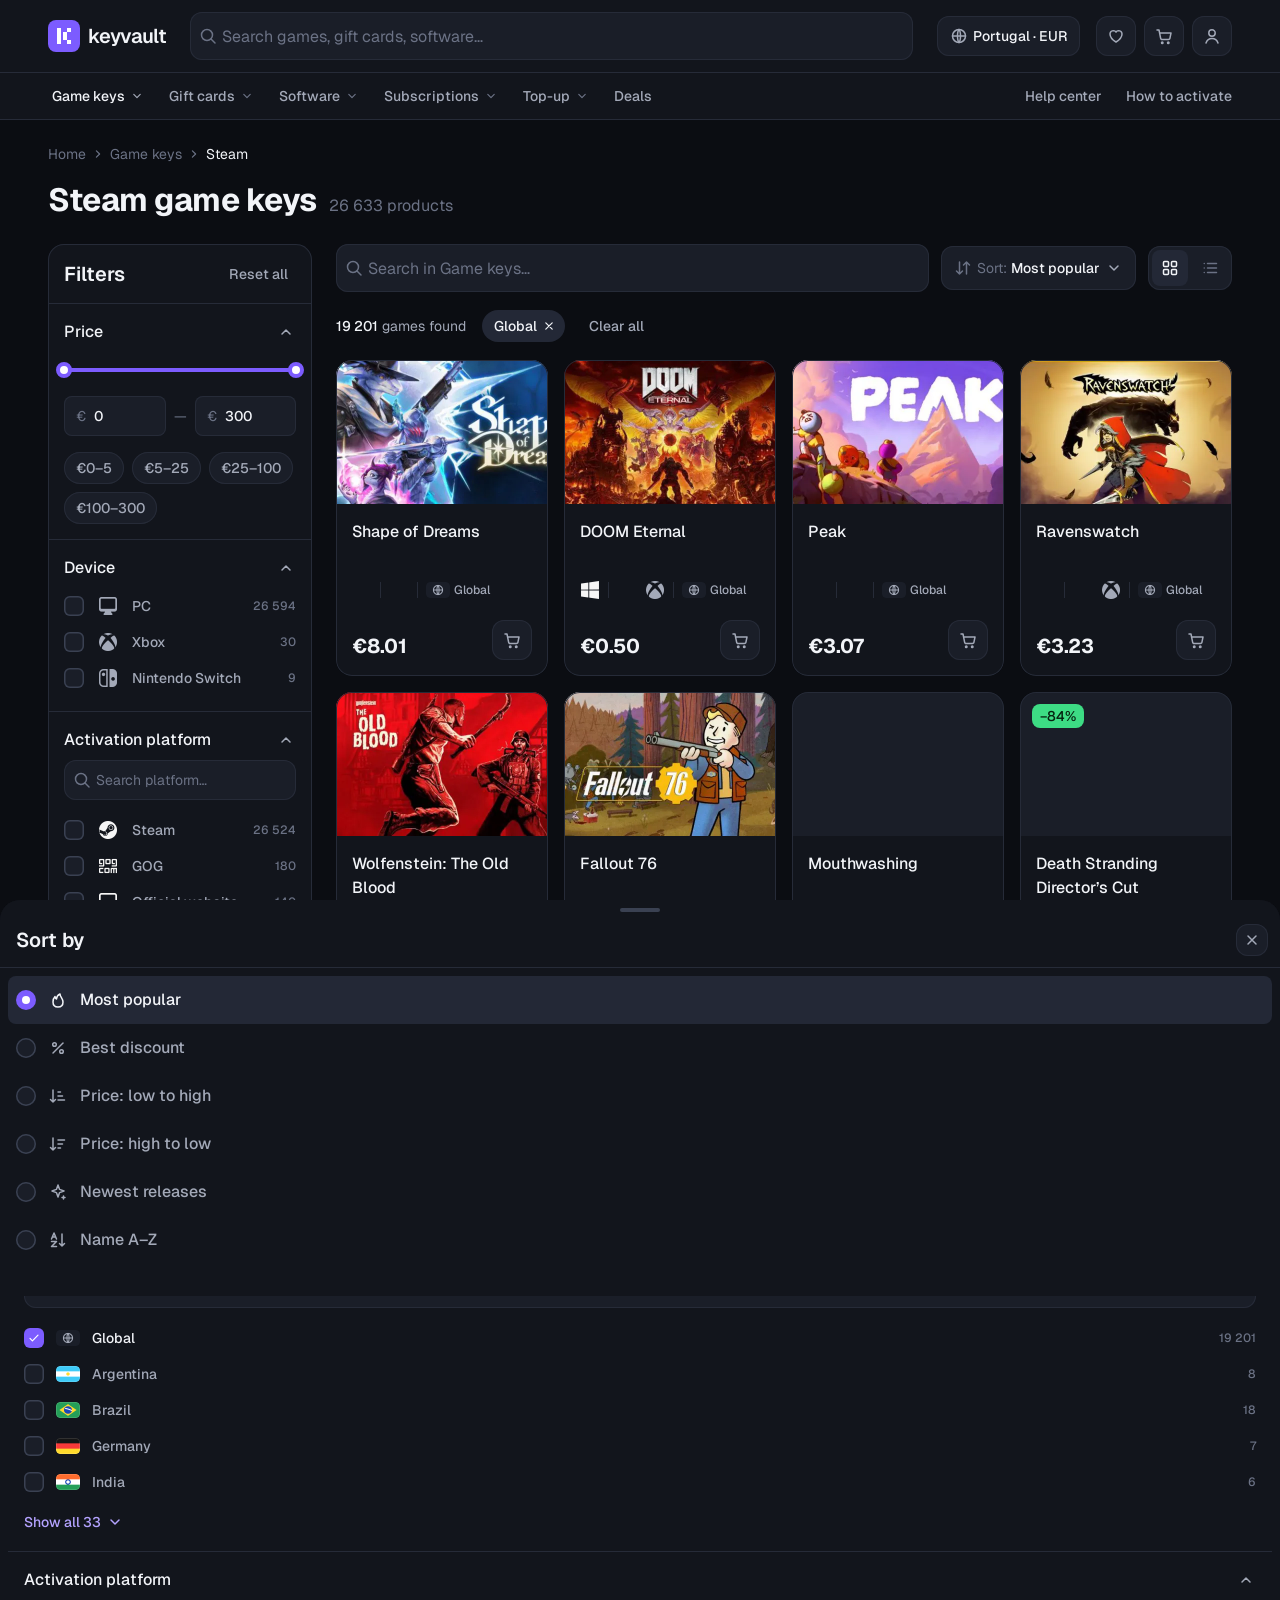
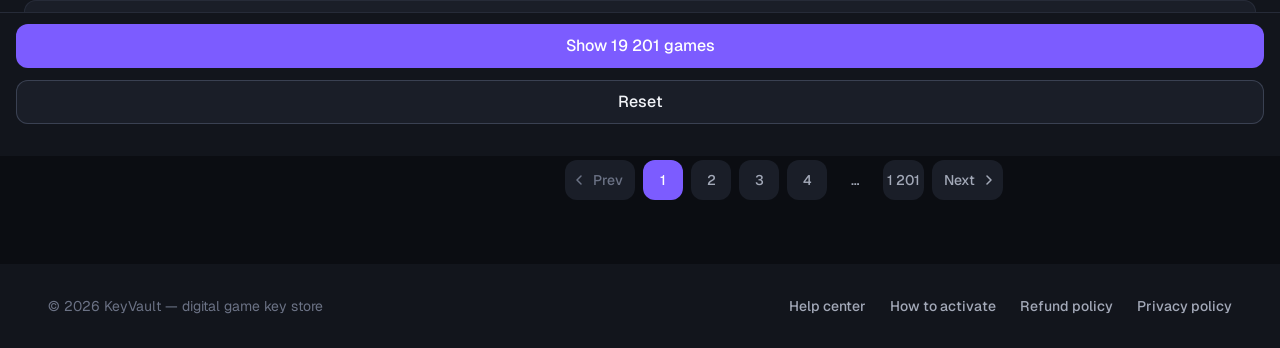
==== index.html @ 9df1bf59 "New Pixel K logo and keyvault wordmark; favicon Co-Authored-By: Claude Opus 5.5 <noreply@anthropic.c" ====
<!doctype html>
<html lang="en">
<head>
<meta charset="utf-8">
<meta name="viewport" content="width=device-width, initial-scale=1">
<title>KeyVault Game Keys</title>
<link rel="icon" href="data:image/svg+xml,%3Csvg xmlns=%27http://www.w3.org/2000/svg%27 viewBox=%270 0 32 32%27%3E%3Crect width=%2732%27 height=%2732%27 rx=%278%27 fill=%27%237C5CFF%27/%3E%3Cg transform=%27translate(9 8) scale(.2)%27 fill=%27%23fff%27%3E%3Cpath d=%27M0 0H20V80H0Z M50 0H70V20H50Z M30 20H50V60H30Z M50 60H70V80H50Z%27/%3E%3C/g%3E%3C/svg%3E">
<link rel="preconnect" href="https://fonts.googleapis.com">
<link rel="preconnect" href="https://fonts.gstatic.com" crossorigin>
<link rel="stylesheet" href="https://fonts.googleapis.com/css2?family=Geist:wght@400;500;600;700&family=Unbounded:wght@700&display=swap">
<style>
/* Tokens = Figma "Semantic" + "Spacing & Radius" collections; text classes = Figma text styles */
:root{
  color-scheme:dark;
  --bg-base:#0b0d12;--bg-surface:#12151c;--bg-elevated:#1a1e28;--bg-hover:#232836;
  --border-default:#262b38;--border-strong:#3a4152;
  --text-primary:#f2f4f8;--text-secondary:#a3a9b8;--text-tertiary:#6b7285;--text-on-accent:#fff;--text-on-media-muted:rgba(255,255,255,.7);
  --status-discount:#3ddc84;--status-discount-text:#06210f;--accent-primary:#7c5cff;--accent-hover:#9378ff;--accent-subtle:#231c47;--accent-text:#b4a3ff;
  --overlay-on-media:rgba(11,13,18,.55);--overlay-on-media-hover:rgba(11,13,18,.8);--overlay-scrim-strong:rgba(0,0,0,.6);
  --radius-sm:8px;--radius-md:12px;--radius-lg:16px;--radius-full:999px;
  --fx-menu:0 12px 32px rgba(0,0,0,.4);--fx-dropdown:0 16px 48px rgba(0,0,0,.45);--fx-glow:0 12px 32px rgba(124,92,255,.18);
  --ff:Geist,system-ui,sans-serif;
}
@media (prefers-color-scheme: dark){:root:not([data-theme="light"]){color-scheme:dark}}
:root[data-theme="dark"]{color-scheme:dark}
*{box-sizing:border-box;margin:0;padding:0}
html{-webkit-text-size-adjust:100%}
body{background:var(--bg-base);color:var(--text-primary);font:400 14px/20px var(--ff);-webkit-font-smoothing:antialiased;min-height:100vh}
button,input{font:inherit;color:inherit;background:none;border:0;outline:none}
button{cursor:pointer}
a{color:inherit;text-decoration:none}
img{display:block}
svg.i{width:20px;height:20px;flex:none;display:block}
:focus-visible{outline:2px solid var(--accent-primary);outline-offset:2px;border-radius:var(--radius-sm)}
/* Text styles */
.t-h1{font:700 32px/40px var(--ff);letter-spacing:-.5px}
.t-h3{font:600 20px/28px var(--ff)}
.t-mr{font:400 16px/24px var(--ff)}.t-mm{font:500 16px/24px var(--ff)}
.t-sr{font:400 14px/20px var(--ff)}.t-sm{font:500 14px/20px var(--ff)}
.t-cm{font:500 12px/16px var(--ff)}.t-caps{font:600 12px/16px var(--ff);letter-spacing:.4px}
.t-pl{font:700 20px/28px var(--ff);letter-spacing:-.2px}.t-pm{font:700 16px/24px var(--ff);letter-spacing:-.1px}
.wrap{max-width:1440px;margin:0 auto;padding:0 48px}

/* ---------- Atoms ---------- */
/* Button: M 44 / S 36, r12, Primary | Secondary | Ghost */
.btn{display:inline-flex;align-items:center;justify-content:center;gap:4px;height:36px;padding:0 16px;border-radius:var(--radius-md);font:500 14px/20px var(--ff);white-space:nowrap;position:relative;transition:background .15s,color .15s}
.btn.m{height:44px;padding:0 20px;font:500 16px/24px var(--ff)}
.btn-pri{background:var(--accent-primary);color:var(--text-on-accent)}.btn-pri:hover{background:var(--accent-hover)}
.btn-sec{background:var(--bg-elevated);box-shadow:inset 0 0 0 1px var(--border-strong);color:var(--text-primary)}.btn-sec:hover{background:var(--bg-hover)}
.btn-ghost{color:var(--text-secondary)}.btn-ghost:hover{background:var(--bg-hover);color:var(--text-primary)}
.btn svg.i{color:currentColor}
/* Icon button: M 40 / S 32, r12 */
.ib{width:40px;height:40px;flex:none;border-radius:var(--radius-md);display:inline-grid;place-items:center;position:relative;background:var(--bg-elevated);box-shadow:inset 0 0 0 1px var(--border-default);color:var(--text-secondary);transition:background .15s,color .15s}
.ib:hover{background:var(--bg-hover);color:var(--text-primary)}
.ib.s{width:32px;height:32px}
.ib.pri{background:var(--accent-primary);box-shadow:none;color:var(--text-on-accent)}.ib.pri:hover{background:var(--accent-hover)}
.ib.ov{background:var(--overlay-on-media);box-shadow:none;color:var(--text-primary);backdrop-filter:blur(8px);-webkit-backdrop-filter:blur(8px)}.ib.ov:hover{background:var(--overlay-on-media-hover)}
/* Counter */
.counter{position:absolute;top:-4px;right:-2px;min-width:20px;height:20px;padding:0 6px;border-radius:var(--radius-full);background:var(--accent-primary);color:#fff;font:600 12px/20px var(--ff);text-align:center}
.btn-pri .counter{background:#fff;color:var(--accent-primary)}
.counter[hidden]{display:none}
/* Input/Search: L 48 (Body/M) / M 40 (Body/S), r12, p8 g4 */
.field{display:flex;align-items:center;gap:4px;height:40px;padding:0 8px;background:var(--bg-elevated);box-shadow:inset 0 0 0 1px var(--border-default);border-radius:var(--radius-md);color:var(--text-tertiary);transition:box-shadow .15s}
.field.l{height:48px}
.field.l input{font:400 16px/24px var(--ff)}
.field:focus-within{box-shadow:inset 0 0 0 1.5px var(--accent-primary)}
.field input{flex:1;min-width:0;height:100%;color:var(--text-primary);font:400 14px/20px var(--ff)}
.field input::placeholder{color:var(--text-tertiary)}
.field input:focus,.field input:focus-visible{outline:none}
.field input{background:transparent!important;-webkit-appearance:none;appearance:none}
.field input:-webkit-autofill,.field input:-webkit-autofill:hover,.field input:-webkit-autofill:focus{-webkit-text-fill-color:var(--text-primary);caret-color:var(--text-primary);-webkit-box-shadow:0 0 0 40px var(--bg-elevated) inset;transition:background-color 9999s}
.field input::selection{background:var(--accent-subtle);color:var(--text-primary)}
.field input::-webkit-search-cancel-button{-webkit-appearance:none;appearance:none;width:20px;height:20px;cursor:pointer;background:var(--text-tertiary);-webkit-mask:url("data:image/svg+xml,%3Csvg xmlns='http://www.w3.org/2000/svg' viewBox='0 0 20 20' fill='none'%3E%3Cpath d='M6 6L14 14M14 6L6 14' stroke='black' stroke-width='1.5' stroke-linecap='round'/%3E%3C/svg%3E") center/20px no-repeat;mask:url("data:image/svg+xml,%3Csvg xmlns='http://www.w3.org/2000/svg' viewBox='0 0 20 20' fill='none'%3E%3Cpath d='M6 6L14 14M14 6L6 14' stroke='black' stroke-width='1.5' stroke-linecap='round'/%3E%3C/svg%3E") center/20px no-repeat}
.field input::-webkit-search-cancel-button:hover{background:var(--text-primary)}
/* Input/Price: 40, r8, p12 g8 */
.field.price{border-radius:var(--radius-sm);padding:0 12px;gap:8px}
.field.price input{font:500 14px/20px var(--ff)}
/* Chip: Quick 32 p12 / Active 32 p0 8 0 12 */
.chip{height:32px;padding:0 12px;border-radius:var(--radius-full);background:var(--bg-elevated);box-shadow:inset 0 0 0 1px var(--border-default);color:var(--text-secondary);font:500 14px/20px var(--ff);display:inline-flex;align-items:center;gap:8px;white-space:nowrap}
.chip:hover{color:var(--text-primary)}
.chip.on{background:var(--accent-subtle);box-shadow:inset 0 0 0 1px var(--accent-primary);color:var(--accent-text)}
.ach{height:32px;padding:0 8px 0 12px;border-radius:var(--radius-full);background:var(--bg-hover);color:var(--text-primary);font:500 14px/20px var(--ff);display:inline-flex;align-items:center;gap:4px;white-space:nowrap}
.ach svg{width:16px;height:16px}
/* Checkbox 20 r6 / Radio 20 / Toggle 36x20 */
.box{width:20px;height:20px;border-radius:6px;background:var(--bg-elevated);box-shadow:inset 0 0 0 1.5px var(--border-strong);display:grid;place-items:center;flex:none;color:#fff}
.box svg{width:16px;height:16px;opacity:0}
.opt input:checked+.box{background:var(--accent-primary);box-shadow:none}
.opt input:checked+.box svg{opacity:1}
.opt input:focus-visible+.box{outline:2px solid var(--accent-primary);outline-offset:2px}
.rd{width:20px;height:20px;border-radius:10px;flex:none;background:var(--bg-elevated);box-shadow:inset 0 0 0 1.5px var(--border-strong);display:grid;place-items:center}
.on>.rd{background:var(--accent-primary);box-shadow:none}
.on>.rd:after{content:"";width:8px;height:8px;border-radius:4px;background:#fff}
.tg{width:36px;height:20px;border-radius:10px;background:var(--bg-hover);position:relative;flex:none;transition:background .15s}
.tg:after{content:"";position:absolute;left:2px;top:2px;width:16px;height:16px;border-radius:8px;background:var(--text-secondary);transition:transform .15s,background .15s}
input:checked+.tg{background:var(--accent-primary)}
input:checked+.tg:after{transform:translateX(16px);background:#fff}
input:focus-visible+.tg{outline:2px solid var(--accent-primary);outline-offset:2px}
.flag{width:24px;height:16px;border-radius:4px;flex:none}
/* Text link: p4 8, accent/text */
.link{display:inline-flex;align-items:center;gap:4px;padding:4px 8px;color:var(--accent-text);font:500 14px/20px var(--ff)}
.link svg{transition:transform .15s}
.link[aria-expanded=true] svg{transform:rotate(180deg)}

/* ---------- Header/Desktop ---------- */
.hdr{background:var(--bg-surface);position:sticky;top:0;z-index:40}
.top{height:72px}
.top .wrap{height:100%;display:flex;align-items:center;gap:24px}
.logo{display:flex;align-items:center;gap:8px;flex:none;font:600 20px/24px var(--ff);letter-spacing:-.6px}
.logo b{width:32px;height:32px;border-radius:var(--radius-sm);background:var(--accent-primary);display:grid;place-items:center;color:#fff}
.top .site{flex:1}
.hr{display:flex;align-items:center;gap:16px}
.region{height:40px;padding:0 12px;gap:4px;display:inline-flex;align-items:center;border-radius:var(--radius-md);background:var(--bg-elevated);box-shadow:inset 0 0 0 1px var(--border-default);font:500 14px/20px var(--ff);color:var(--text-primary)}
.region svg{color:var(--text-secondary)}
.region:hover{background:var(--bg-hover)}
.actions{display:flex;gap:8px}
.nav{height:48px;border-top:1px solid var(--border-default);border-bottom:1px solid var(--border-default)}
.nav .wrap{height:100%;display:flex;align-items:center;gap:4px;padding-left:40px}
.nav ul{display:flex;list-style:none;gap:4px;flex:1}
.nav-i{height:40px;padding:0 8px 0 12px;display:flex;align-items:center;gap:4px;border-radius:var(--radius-sm);color:var(--text-secondary);font:500 14px/20px var(--ff)}
.nav-i svg{width:16px;height:16px;color:var(--text-tertiary);transition:transform .15s}
.nav-i.on{color:var(--text-primary)}.nav-i.on svg{color:var(--text-secondary)}
.nav-i:hover,.nav-i[aria-expanded=true]{background:var(--bg-hover);color:var(--text-primary)}
.nav-i:hover svg,.nav-i[aria-expanded=true] svg{color:var(--text-secondary)}
.nav-i[aria-expanded=true] svg{transform:rotate(180deg)}
.nav .links{display:flex;gap:24px;color:var(--text-secondary);font:500 14px/20px var(--ff)}
.nav .links a:hover{color:var(--text-primary)}
/* Nav/Dropdown — Game keys: 992, p24 g32, r16, bg elevated */
.mega{position:absolute;left:40px;top:128px;width:992px;max-width:calc(100vw - 32px);background:var(--bg-elevated);box-shadow:inset 0 0 0 1px var(--border-default),var(--fx-dropdown);border-radius:var(--radius-lg);padding:24px;display:none;grid-template-columns:200px 200px 200px 248px;gap:32px;z-index:50}
.mega.open{display:grid}
.mega .col{display:flex;flex-direction:column;gap:4px}
.mega h6{color:var(--text-tertiary);margin-bottom:12px}
.ml{display:flex;align-items:center;gap:4px;height:36px;padding:0 8px;border-radius:var(--radius-sm);color:var(--text-secondary);font:500 14px/20px var(--ff)}
.ml:hover{background:var(--bg-hover);color:var(--text-primary)}
.ml img,.ml svg{width:20px;height:20px;flex:none}
.ml .ct{margin-left:auto;color:var(--text-tertiary)}
.promo{position:relative;border-radius:var(--radius-md);overflow:hidden;height:280px;background:center/cover}
.promo:after{content:"";position:absolute;inset:0;background:linear-gradient(180deg,rgba(11,13,18,0) 45%,rgba(11,13,18,.75))}
.promo div{position:absolute;left:20px;right:20px;top:200px;z-index:1;display:flex;flex-direction:column;gap:4px}
.promo small{font:500 12px/16px var(--ff);color:var(--text-on-media-muted);text-transform:uppercase}
.promo strong{font:700 24px/32px Unbounded,var(--ff);color:#fff;letter-spacing:-.3px}
/* Sort/Menu: 240, p4, r12, bg elevated; Menu/Item 40 p12 g8 r8 */
.pop{position:absolute;width:240px;background:var(--bg-elevated);box-shadow:inset 0 0 0 1px var(--border-default),var(--fx-menu);border-radius:var(--radius-md);padding:4px;z-index:60;display:none}
.pop.open{display:block}
.mi{display:flex;align-items:center;gap:8px;width:100%;height:40px;padding:0 12px;border-radius:var(--radius-sm);color:var(--text-secondary);font:500 14px/20px var(--ff);text-align:left}
.mi .c{display:flex;align-items:center;gap:4px;flex:1}
.mi:hover{background:var(--bg-hover)}
.mi.on{color:var(--accent-text)}
.mi .chk{visibility:hidden}.mi.on .chk{visibility:visible}

/* ---------- Page ---------- */
main{padding:24px 0 64px}
.head{display:flex;flex-direction:column;gap:16px;margin-bottom:24px}
.crumbs{display:flex;align-items:center;gap:4px;color:var(--text-tertiary)}
.crumbs svg{width:16px;height:16px}
.crumbs span:last-child{color:var(--text-primary)}
.crumbs a:hover{color:var(--text-primary)}
.ttl{display:flex;align-items:baseline;gap:12px}
.ttl small{color:var(--text-tertiary)}
.layout{display:grid;grid-template-columns:264px 1fr;gap:24px;align-items:start}

/* Filters panel: 264, r16, bg surface, pb8 */
.panel{width:264px;background:var(--bg-surface);box-shadow:inset 0 0 0 1px var(--border-default);border-radius:var(--radius-lg);padding-bottom:8px;position:sticky;top:136px;align-self:start}
.sheet-b::-webkit-scrollbar,.ms-body::-webkit-scrollbar{width:8px}
.sheet-b::-webkit-scrollbar-track,.ms-body::-webkit-scrollbar-track{background:transparent;margin:12px 0}
.sheet-b::-webkit-scrollbar-thumb,.ms-body::-webkit-scrollbar-thumb{background:var(--border-strong);border-radius:4px;border:2px solid var(--bg-surface)}
/* Panel header: 60, p12 8 12 16 */
.panel-h{display:flex;align-items:center;gap:8px;height:60px;padding:12px 8px 12px 16px;box-shadow:inset 0 -1px 0 var(--border-default)}
.panel-h h2{flex:1}
/* Filter/Group: p16 8 16 8, g8; Filter/Header 24 p0 8 g8 */
.grp{display:flex;flex-direction:column;gap:8px;padding:16px 8px;box-shadow:inset 0 -1px 0 var(--border-default)}

.grp.price{padding:16px;gap:16px}
.grp-h{display:flex;align-items:center;gap:8px;width:100%;height:24px;padding:0 8px;font:500 16px/24px var(--ff);text-align:left;color:var(--text-primary)}
.grp.price .grp-h{padding:0}
.grp-h .tt{flex:1}
.grp-h .n{min-width:24px;height:16px;padding:0 8px;border-radius:10px;background:var(--accent-subtle);color:var(--accent-text);font:500 12px/16px var(--ff);text-align:center}
.grp-h .chev{color:var(--text-secondary);transition:transform .15s;transform:rotate(180deg)}
.grp:not(.open) .grp-h .chev{transform:none}
.grp-b{display:none;flex-direction:column;gap:8px}
.grp.price .grp-b{gap:16px}
.grp.open .grp-b{display:flex}
.grp .sbox{padding:0 8px 4px}
/* Filter/Option: 36, p0 8, g12, r8 */
.opts{display:flex;flex-direction:column}
.opt{display:flex;align-items:center;gap:12px;height:36px;padding:0 8px;border-radius:var(--radius-sm);cursor:pointer;color:var(--text-secondary);font:500 14px/20px var(--ff)}
.opt:hover{background:var(--bg-hover)}
.opt input{position:absolute;opacity:0;pointer-events:none}
.opt.sel{color:var(--text-primary)}
.opt .lead{width:24px;height:24px;display:grid;place-items:center;flex:none}
.opt .lead img{width:20px;height:20px}
.opt .lead img.flag{width:24px;height:16px}
.opt .lab{flex:1;min-width:0;white-space:nowrap;overflow:hidden;text-overflow:ellipsis}
.opt .ct{color:var(--text-tertiary);font:500 12px/16px var(--ff)}
.nores{color:var(--text-tertiary);padding:8px}
.grp .link{align-self:flex-start}
/* Filter/Price range */
.range{position:relative;height:20px}
.range .trk,.range .fill{position:absolute;top:8px;height:4px;border-radius:2px}
.range .trk{left:0;right:0;background:var(--bg-hover)}
.range .fill{background:var(--accent-primary)}
.range input{position:absolute;inset:0 -8px;width:calc(100% + 16px);-webkit-appearance:none;appearance:none;background:none;pointer-events:none}
.range input::-webkit-slider-thumb{-webkit-appearance:none;pointer-events:auto;width:16px;height:16px;border-radius:50%;background:#fff;border:4px solid var(--accent-primary);cursor:grab}
.range input::-moz-range-thumb{pointer-events:auto;width:8px;height:8px;border-radius:50%;background:#fff;border:4px solid var(--accent-primary);cursor:grab}
.prices{display:flex;align-items:center;gap:8px}
.prices .field{flex:1;min-width:0}
.prices .field span{color:var(--text-tertiary)}
.prices i{color:var(--text-tertiary);font-style:normal}
.chips{display:flex;flex-wrap:wrap;gap:8px}
/* Switches: p16 16 8 16 g12; Switch row 20 g12 */
.toggles{display:flex;flex-direction:column;gap:12px;padding:16px 16px 8px}
.sw{display:flex;align-items:center;gap:12px;height:20px;color:var(--text-secondary);font:500 14px/20px var(--ff);cursor:pointer}
.sw span:first-child{flex:1}
.sw input{position:absolute;opacity:0}

/* Toolbar: 48, g12 */
.results{display:flex;flex-direction:column;gap:16px;min-width:0}
.bar{display:flex;align-items:center;gap:12px}
.bar .field{flex:1}
/* Sort/Trigger: 44, p12 g4, r12 */
.sortb{height:44px;padding:0 12px;gap:4px;display:inline-flex;align-items:center;border-radius:var(--radius-md);background:var(--bg-elevated);box-shadow:inset 0 0 0 1px var(--border-default);font:500 14px/20px var(--ff);white-space:nowrap}
.sortb[aria-expanded=true]{box-shadow:inset 0 0 0 1px var(--accent-primary)}
.sortb .k{color:var(--text-tertiary);font-weight:400}
.sortb .lead{color:var(--text-tertiary)}
.sortb .chev{color:var(--text-secondary)}
/* View toggle: 84x44, p4 g4, r12; Segment 36 r8 */
.seg{display:flex;align-items:center;gap:4px;height:44px;padding:0 4px;background:var(--bg-elevated);box-shadow:inset 0 0 0 1px var(--border-default);border-radius:var(--radius-md)}
.seg button{width:36px;height:36px;border-radius:var(--radius-sm);color:var(--text-tertiary);display:grid;place-items:center}
.seg button.on{background:var(--bg-hover);color:var(--text-primary)}
.seg button:hover{color:var(--text-primary)}
/* Results meta: 36, g8 */
.meta{display:flex;align-items:center;flex-wrap:wrap;gap:8px;min-height:36px}
.found{padding-right:8px;color:var(--text-secondary);display:flex;gap:4px}.found b{color:var(--text-primary);font-weight:500}
.meta .chips{display:contents}

/* ---------- Game card ---------- */
.grid{display:grid;grid-template-columns:repeat(4,1fr);gap:16px}
.card{position:relative;background:var(--bg-surface);border-radius:var(--radius-lg);overflow:hidden;display:flex;flex-direction:column;transition:background .15s,border-color .15s,box-shadow .15s}
.card:after{content:"";position:absolute;inset:0;border-radius:inherit;box-shadow:inset 0 0 0 1px var(--border-default);pointer-events:none;z-index:2}
.card:hover{background:var(--bg-elevated);box-shadow:var(--fx-glow)}
.card:hover:after{box-shadow:inset 0 0 0 1px var(--accent-primary)}
.cv{position:relative;height:144px;background:var(--bg-elevated);flex:none;overflow:hidden}
.cv img{width:100%;height:100%;object-fit:cover}
.cv .ib{position:absolute;top:12px;right:12px;opacity:0;transition:opacity .15s}
.card:hover .cv .ib,.cv .ib.on,.cv .ib:focus-visible{opacity:1}
.ib.on svg path{fill:currentColor}
.cb{padding:16px;display:flex;flex-direction:column;gap:12px;flex:1}
.cb h3{font:500 16px/24px var(--ff);height:48px;display:-webkit-box;-webkit-line-clamp:2;-webkit-box-orient:vertical;overflow:hidden}
.plat{display:flex;align-items:center;gap:8px;height:20px}
.plat img{width:20px;height:20px}
.plat .sep{width:1px;height:16px;background:var(--border-default)}
.info{display:contents}
.prow{display:flex;align-items:flex-end;gap:8px;height:48px}
.prow .price{flex:1;display:flex;flex-direction:column}
.oldrow{display:flex;gap:8px;font:400 14px/20px var(--ff)}
.oldrow s{color:var(--text-tertiary)}
.oldrow b{color:var(--status-discount);font-weight:500}
.reg{display:flex;align-items:center;gap:4px;color:var(--text-secondary);font:500 12px/16px var(--ff)}
.reg img.flag{width:24px;height:16px}
.dbadge{position:absolute;top:12px;left:12px;height:24px;padding:0 8px;border-radius:var(--radius-sm);background:var(--status-discount);color:var(--status-discount-text);font:500 14px/24px var(--ff)}
.list .dbadge{top:8px;left:8px}
.card .sub,.card .lact{display:none}
.card:hover .prow>.ib{background:var(--accent-primary);box-shadow:none;color:var(--text-on-accent)}
.prow .ib.added{background:var(--accent-subtle);box-shadow:inset 0 0 0 1px var(--accent-primary);color:var(--accent-text)}
/* List view: 120, p12 20 12 12, g20; media 168x96 r12 */
.grid.list{grid-template-columns:1fr;gap:16px}
.list .card{flex-direction:row;align-items:center;gap:20px;padding:12px 20px 12px 12px;height:120px}
.list .cv{width:168px;height:96px;border-radius:var(--radius-md)}
.list .cv .ib{display:none}
.list .cb{padding:0;flex-direction:row;align-items:center;gap:20px;min-width:0}
.list .info{display:flex;flex-direction:column;gap:8px;flex:1;min-width:0}
.list .cb h3{height:auto;-webkit-line-clamp:1}
.list .card .sub{display:block;color:var(--text-tertiary)}
.list .prow{height:auto;align-items:center;gap:20px;flex:none}
.list .prow .price{align-items:flex-end}
.list .prow>.ib{display:none}
.list .card .lact{display:flex;gap:8px;align-items:center}
.list .card:hover .btn-pri{background:var(--accent-hover)}

/* Empty state: p64 16, g16, r16, dashed border/strong */
.empty{grid-column:1/-1;display:flex;flex-direction:column;align-items:center;gap:16px;text-align:center;padding:64px 16px;border:1px dashed var(--border-strong);border-radius:var(--radius-lg)}
.empty .tx{display:flex;flex-direction:column;align-items:center;gap:8px}
.empty p{color:var(--text-secondary)}

/* Pagination: pt24 g16; Progress 240 g8; items 40 r12 */
.pg{display:flex;flex-direction:column;align-items:center;gap:16px;padding-top:24px;margin-top:0}
.pg .prog{display:flex;flex-direction:column;align-items:center;gap:8px}
.pg .vw{color:var(--text-secondary)}
.pg .pr{width:240px;height:4px;border-radius:2px;background:var(--bg-hover);overflow:hidden}
.pg .pr i{display:block;height:100%;background:var(--accent-primary);border-radius:2px;min-width:16px}
.pages{display:flex;gap:8px}
.pi{min-width:40px;height:40px;padding:0 4px;border-radius:var(--radius-md);background:var(--bg-elevated);color:var(--text-secondary);font:500 14px/20px var(--ff);display:inline-flex;align-items:center;justify-content:center;gap:4px}
.pi:hover:not(:disabled){background:var(--bg-hover)}
.pi.on{background:var(--accent-primary);color:var(--text-on-accent)}
.pi:disabled{color:var(--text-tertiary);cursor:default}
.pi.dots{background:none}
.pi.prev{padding:0 12px 0 4px}.pi.next{padding:0 4px 0 12px}
.pages .ib.mob{display:none}

/* Footer: 84, p32 48, g24 */
footer{background:var(--bg-surface)}
footer .wrap{display:flex;align-items:center;gap:24px;padding-top:32px;padding-bottom:32px}
footer .cp{flex:1;color:var(--text-tertiary)}
footer nav{display:flex;gap:24px;color:var(--text-secondary);font:500 14px/20px var(--ff)}
footer nav a:hover{color:var(--text-primary)}
footer .mlinks{display:none}

/* ---------- Mobile-only ---------- */
.m-only{display:none!important}
.scrim{position:fixed;inset:0;background:var(--overlay-scrim-strong);z-index:80;opacity:0;pointer-events:none;transition:opacity .2s}
.scrim.open{opacity:1;pointer-events:auto}
/* Bottom sheet: r20 top, bg surface; grabber 16; header 52; footer 88 */
.sheet{position:fixed;left:0;right:0;bottom:0;max-height:calc(100vh - 44px);background:var(--bg-surface);border-radius:20px 20px 0 0;z-index:90;transform:translateY(100%);transition:transform .25s ease;display:flex;flex-direction:column}
.sheet.open{transform:none}
.grab{height:16px;padding:8px 0 4px;flex:none;display:flex;justify-content:center}
.grab:before{content:"";width:40px;height:4px;border-radius:2px;background:var(--border-strong)}
.sheet-h{display:flex;align-items:center;gap:8px;height:52px;padding:8px 12px 12px 16px;box-shadow:inset 0 -1px 0 var(--border-default);flex:none}
.sheet-h h2{flex:1}
.sheet-b{overflow:auto;flex:1;padding:0 8px}
.sheet-f{display:flex;flex-direction:column;gap:12px;padding:12px 16px 32px;box-shadow:inset 0 1px 0 var(--border-default);background:var(--bg-surface);flex:none}
.sheet-f .btn{width:100%}
/* Sort sheet options: p8 8 32 8; Radio option 48 p0 8 g12 r8 */
.sopts{padding:8px 8px 32px}
.ropt{display:flex;align-items:center;gap:12px;height:48px;padding:0 8px;border-radius:var(--radius-sm);width:100%;font:500 16px/24px var(--ff);color:var(--text-secondary);text-align:left}
.ropt.on{background:var(--bg-hover);color:var(--text-primary)}
.ropt svg{color:currentColor}
/* Mobile menu: 320; header 56 p0 16 g8; links p8; Menu/Link 36 p0 8 g4 r8; divider p8 */
.drawer{position:fixed;top:0;bottom:0;left:0;width:320px;max-width:86vw;background:var(--bg-surface);z-index:90;transform:translateX(-100%);transition:transform .25s;display:flex;flex-direction:column}
.drawer.open{transform:none}
.drawer .dh{height:56px;display:flex;align-items:center;gap:8px;padding:0 16px;box-shadow:inset 0 -1px 0 var(--border-default);flex:none}
.drawer .dh .logo{flex:1}
.drawer .db{padding:8px;display:flex;flex-direction:column;overflow:auto}
.drawer .ml svg{color:var(--text-secondary)}
.drawer .dv{padding:8px}.drawer .dv:before{content:"";display:block;height:1px;background:var(--border-default)}
/* Mobile search (Header/Mobile State=Search open) */
.msearch{display:none}
.msearch.open{display:block;position:fixed;inset:0;z-index:70;background:var(--bg-base)}
.ms-top{height:56px;display:flex;align-items:center;gap:8px;padding:0 16px;background:var(--bg-surface);border-bottom:1px solid var(--border-default)}
.ms-top .field{flex:1}
.ms-top .field:has(input:placeholder-shown){box-shadow:inset 0 0 0 1.5px var(--accent-primary)}
.ms-top .field:has(input:not(:placeholder-shown)){box-shadow:inset 0 0 0 1px var(--border-default)}
.ms-body{padding:16px 8px;overflow:auto;height:calc(100% - 56px);display:flex;flex-direction:column;gap:24px}
.ms-sec{display:flex;flex-direction:column;gap:8px}
.ms-sec h6{padding:0 8px;color:var(--text-tertiary)}
.ms-sec .chips{padding:0 8px}
/* Search/Suggestion: 52, p8 g12 r8; thumb 64x36 r8 */
.sug{display:flex;align-items:center;gap:12px;height:52px;padding:8px;width:100%;border-radius:var(--radius-sm);text-align:left}
.sug:hover{background:var(--bg-elevated)}
.sug .th{width:64px;height:36px;border-radius:var(--radius-sm);object-fit:cover;flex:none}
.sug .nm{flex:1;min-width:0;display:flex;flex-direction:column;gap:4px}
.sug .nm span:first-child{white-space:nowrap;overflow:hidden;text-overflow:ellipsis}
.sug mark{background:none;color:var(--accent-text)}
.sug .meta2{display:flex;gap:4px}
.sug .meta2 img{width:16px;height:16px}
.ms-all{width:calc(100% - 16px);margin:0 8px}
.ms-empty{color:var(--text-secondary);padding:24px 8px;text-align:center}
.ms-empty b{display:block;color:var(--text-primary);font:500 16px/24px var(--ff);margin-bottom:4px}

@media (max-width:1279px){
  .grid{grid-template-columns:repeat(3,1fr)}
  .mega{width:752px;grid-template-columns:repeat(3,1fr)}
  .mega .promo{display:none}
}
@media (max-width:1023px){
  .wrap{padding:0 16px}
  .d-only{display:none!important}
  .m-only{display:flex!important}
  .ib.m-only{display:inline-grid!important}
  /* Header/Mobile: 56, p0 16, g8 */
  .hdr{box-shadow:inset 0 -1px 0 var(--border-default)}
  .top{height:56px}
  .top .wrap{gap:8px}
  .top .logo{flex:1}
  main{padding:20px 0 32px}
  .head{margin-bottom:16px}
  .ttl{gap:8px}
  .t-h1{font-size:24px;line-height:32px;letter-spacing:-.3px}
  .ttl small{font:400 14px/20px var(--ff)}
  .layout{grid-template-columns:1fr}
  .results{gap:16px}
  .bar{flex-direction:column;align-items:stretch;gap:16px}
  .bar .field.l{flex:none}
  .mrow{display:flex;gap:8px}
  .mrow .btn{flex:1}
  .meta{flex-direction:column;align-items:flex-start;gap:16px}
  .meta .achips{display:flex;gap:8px;flex-wrap:wrap;align-items:center}
  .found{order:2;padding:0}
  .grid{grid-template-columns:repeat(3,1fr);gap:12px}
  .cv .ib{opacity:1;top:8px;right:8px}
  .card:hover{background:var(--bg-surface);box-shadow:none}
  .card:hover:after{box-shadow:inset 0 0 0 1px var(--border-default)}
  .card:hover .prow>.ib{background:var(--bg-elevated);box-shadow:inset 0 0 0 1px var(--border-default);color:var(--text-secondary)}
  /* Compact card: media 100, body p12 g8, title Body/S Medium, Price/M, cart S */
  .cv{height:100px}
  .cb{padding:12px;gap:8px}
  .cb h3{font:500 14px/20px var(--ff);height:40px}
  .prow{height:44px}
  .prow .cur{font:700 16px/24px var(--ff);letter-spacing:-.1px}
  .oldrow{gap:4px;font:500 12px/16px var(--ff)}
  .reg span{display:none}
  .dbadge{top:8px;left:8px}
  /* Game card View=Row (mobile list): p8 g12 r16; media 120x68 r8; Price/M + cart S */
  .grid.list{gap:12px}
  .list .card{height:auto;gap:12px;padding:8px}
  .list .cv{width:120px;height:68px;border-radius:var(--radius-sm)}
  .list .cb{gap:12px}
  .list .info{gap:8px}
  .list .cb h3{font:500 14px/20px var(--ff);-webkit-line-clamp:2}
  .list .card .sub{display:none}
  .list .prow{flex-direction:column;align-items:flex-end;gap:8px}
  .list .prow .price{align-items:flex-end}
  .list .prow>.ib{display:inline-grid}
  .list .card .lact{display:none}
  /* Pagination Device=Mobile: pt8 g12; progress 160 */
  .pg{padding-top:8px;gap:12px}
  .pg .prog{gap:12px}
  .pg .pr{width:160px}
  .pi.prev,.pi.next{display:none}
  .pages .ib.mob{display:inline-grid}
  /* Footer Device=Mobile: p24 16, g8 */
  footer .wrap{flex-direction:column;align-items:flex-start;gap:8px;padding-top:24px;padding-bottom:24px}
  .dl{display:none}
  footer .mlinks{display:block;color:var(--text-secondary);font:500 14px/20px var(--ff)}
  footer .cp{order:2;flex:none;font:500 12px/16px var(--ff)}
  /* Touch targets >= 44 (Figma: Icon button L, Button M, Filter/Option Size=Touch, Input L) */
  .top .ib,.mrow .ib,.prow>.ib,.pages .ib.mob,.sheet-h .ib,.drawer .dh .ib{width:44px!important;height:44px!important}
  .cv .ib.s{width:40px;height:40px}
  .mrow .btn,.achips .btn,.ms-top .btn{height:44px;padding:0 20px;font:500 16px/24px var(--ff)}
  .pi{min-width:44px;height:44px}
  .sheet .opt{height:44px}
  .sheet .field,.ms-top .field{height:48px}
  .sheet .field input,.ms-top .field input{font-size:16px;line-height:24px}
  .sheet .field.price input{font:500 16px/24px var(--ff)}
  .sheet-h{height:64px}
  .drawer .ml{height:44px}
  .chip,.ach,.link{position:relative}
  .chip:after,.ach:after,.link:after{content:"";position:absolute;inset:-6px -2px}
  .cv .ib.s:after{content:"";position:absolute;inset:-2px}
  .grp-h{position:relative}.grp-h:after{content:"";position:absolute;inset:-10px -8px}
  .sheet .range input{inset:-12px -8px}
}
@media (max-width:639px){
  .grid{grid-template-columns:repeat(2,1fr)}
}
@media (prefers-reduced-motion:reduce){*{transition:none!important}}
</style>
</head>
<body>

<header class="hdr">
  <div class="top"><div class="wrap">
    <button class="ib m-only" id="menuBtn" aria-label="Menu"><svg class="i" viewBox="0 0 20 20" fill="none" data-i="menu"></svg></button>
    <a href="#" class="logo" aria-label="KeyVault home"><b><svg width="14" height="16" viewBox="0 0 70 80" aria-hidden="true"><path d="M0 0H20V80H0Z M50 0H70V20H50Z M30 20H50V60H30Z M50 60H70V80H50Z" fill="#fff"/></svg></b>keyvault</a>
    <label class="field l site d-only"><svg class="i" viewBox="0 0 20 20" fill="none" data-i="search"></svg><input type="search" autocomplete="off" placeholder="Search games, gift cards, software…" aria-label="Search the store"></label>
    <div class="hr d-only">
      <button class="region" aria-label="Region and currency: Portugal, EUR"><svg class="i" viewBox="0 0 20 20" fill="none" data-i="globe"></svg>Portugal · EUR</button>
      <div class="actions">
        <button class="ib" aria-label="Wishlist"><svg class="i" viewBox="0 0 20 20" fill="none" data-i="heart"></svg><span class="counter wishCt" hidden>0</span></button>
        <button class="ib" aria-label="Cart"><svg class="i" viewBox="0 0 20 20" fill="none" data-i="cart"></svg><span class="counter cartCt" hidden>0</span></button>
        <button class="ib" aria-label="Account"><svg class="i" viewBox="0 0 20 20" fill="none" data-i="user"></svg></button>
      </div>
    </div>
    <button class="ib m-only" id="mSearchBtn" aria-label="Search" aria-expanded="false"><svg class="i" viewBox="0 0 20 20" fill="none" data-i="search"></svg></button>
    <button class="ib m-only" aria-label="Wishlist"><svg class="i" viewBox="0 0 20 20" fill="none" data-i="heart"></svg><span class="counter wishCt" hidden>0</span></button>
    <button class="ib m-only" aria-label="Cart"><svg class="i" viewBox="0 0 20 20" fill="none" data-i="cart"></svg><span class="counter cartCt" hidden>0</span></button>
  </div></div>
  <nav class="nav d-only" aria-label="Catalog"><div class="wrap">
    <ul id="navList"></ul>
    <div class="links"><a href="#">Help center</a><a href="#">How to activate</a></div>
  </div></nav>
  <div class="msearch" id="msearch" role="dialog" aria-modal="true" aria-label="Search">
    <div class="ms-top"><label class="field"><svg class="i" viewBox="0 0 20 20" fill="none" data-i="search"></svg><input id="msq" type="search" placeholder="Search games, gift cards…" aria-label="Search the store" autocomplete="off"></label><button class="btn btn-ghost" id="msCancel">Cancel</button></div>
    <div class="ms-body" id="msBody"></div>
  </div>
  <div class="mega" id="mega"></div>
</header>

<main><div class="wrap">
  <div class="head">
    <nav class="crumbs d-only" aria-label="Breadcrumbs"><a href="#">Home</a><svg viewBox="0 0 20 20" fill="none" data-i="chevron-right"></svg><a href="#">Game keys</a><svg viewBox="0 0 20 20" fill="none" data-i="chevron-right"></svg><span>Steam</span></nav>
    <div class="ttl"><h1 class="t-h1">Steam game keys</h1><small class="t-mr">26 633<span class="dl">&nbsp;products</span></small></div>
  </div>

  <div class="layout">
    <aside class="panel d-only" aria-label="Filters">
      <div class="panel-h"><h2 class="t-h3">Filters</h2><button class="btn btn-ghost" data-act="reset">Reset all</button></div>
      <div id="fDesk"></div>
    </aside>

    <section class="results" aria-label="Products">
      <div class="bar">
        <label class="field l"><svg class="i" viewBox="0 0 20 20" fill="none" data-i="search"></svg><input id="q" type="search" autocomplete="off" placeholder="Search in Game keys…" aria-label="Search in Game keys"></label>
        <div class="d-only" style="position:relative;display:flex;gap:12px">
          <button class="sortb" id="sortBtn" aria-haspopup="true" aria-expanded="false"><svg class="i lead" viewBox="0 0 20 20" fill="none" data-i="sort"></svg><span class="k">Sort:</span><span class="sortLbl">Most popular</span><svg class="i chev" viewBox="0 0 20 20" fill="none" data-i="chevron-down"></svg></button>
          <div class="pop" id="sortPop" style="top:52px;left:0" role="menu"></div>
          <div class="seg" role="group" aria-label="View">
            <button data-view="grid" class="on" aria-label="Grid view"><svg class="i" viewBox="0 0 20 20" fill="none" data-i="grid"></svg></button>
            <button data-view="list" aria-label="List view"><svg class="i" viewBox="0 0 20 20" fill="none" data-i="list"></svg></button>
          </div>
        </div>
        <div class="mrow m-only">
          <button class="btn btn-sec" id="openFilters"><svg class="i" viewBox="0 0 20 20" fill="none" data-i="filter"></svg>Filters<span class="counter" id="fCt" hidden></span></button>
          <button class="btn btn-sec" id="openSort"><svg class="i" viewBox="0 0 20 20" fill="none" data-i="sort"></svg><span class="sortLbl">Most popular</span></button>
          <button class="ib s" id="mView" aria-label="Toggle list view" style="width:36px;height:36px"><svg class="i" viewBox="0 0 20 20" fill="none" data-i="list"></svg></button>
        </div>
      </div>
      <div class="meta"><span class="found"><b id="found">19 201</b>games found</span><div class="achips chips" id="active"></div></div>
      <div class="grid" id="grid"></div>
      <div class="pg" id="pg"></div>
    </section>
  </div>
</div></main>

<footer><div class="wrap">
  <span class="cp">© 2026 KeyVault<span class="dl"> — digital game key store</span></span>
  <nav class="dl"><a href="#">Help center</a><a href="#">How to activate</a><a href="#">Refund policy</a><a href="#">Privacy policy</a></nav>
  <span class="mlinks"><a href="#">Help center</a> · <a href="#">How to activate</a> · <a href="#">Refund policy</a></span>
</div></footer>

<div class="scrim" id="scrim"></div>
<div class="sheet" id="fSheet" role="dialog" aria-modal="true" aria-label="Filters">
  <div class="grab"></div>
  <div class="sheet-h"><h2 class="t-h3">Filters</h2><button class="ib s" data-close aria-label="Close"><svg class="i" viewBox="0 0 20 20" fill="none" data-i="close"></svg></button></div>
  <div class="sheet-b" id="fMob"></div>
  <div class="sheet-f"><button class="btn btn-pri m" data-close id="showBtn">Show 19 201 games</button><button class="btn btn-sec m" data-act="reset">Reset</button></div>
</div>
<div class="sheet" id="sSheet" role="dialog" aria-modal="true" aria-label="Sort by">
  <div class="grab"></div>
  <div class="sheet-h"><h2 class="t-h3">Sort by</h2><button class="ib s" data-close aria-label="Close"><svg class="i" viewBox="0 0 20 20" fill="none" data-i="close"></svg></button></div>
  <div class="sopts" id="sMob"></div>
</div>
<div class="drawer" id="drawer" role="dialog" aria-modal="true" aria-label="Menu"></div>

<script>
const ICONS={clock:'<path d="M10 16.5C13.5899 16.5 16.5 13.5899 16.5 10C16.5 6.41015 13.5899 3.5 10 3.5C6.41015 3.5 3.5 6.41015 3.5 10C3.5 13.5899 6.41015 16.5 10 16.5Z" stroke="currentColor" stroke-width="1.5"/><path d="M10 6.5V10L12.5 11.5" stroke="currentColor" stroke-width="1.5" stroke-linecap="round" stroke-linejoin="round"/>',search:'<path d="M9 14.5C12.0376 14.5 14.5 12.0376 14.5 9C14.5 5.96243 12.0376 3.5 9 3.5C5.96243 3.5 3.5 5.96243 3.5 9C3.5 12.0376 5.96243 14.5 9 14.5Z" stroke="currentColor" stroke-width="1.5" stroke-linecap="round" stroke-linejoin="round"/><path d="M13 13L17 17" stroke="currentColor" stroke-width="1.5" stroke-linecap="round" stroke-linejoin="round"/>',
'chevron-down':'<path d="M6 8L10 12L14 8" stroke="currentColor" stroke-width="1.5" stroke-linecap="round" stroke-linejoin="round"/>',
'chevron-left':'<path d="M12 6L8 10L12 14" stroke="currentColor" stroke-width="1.5" stroke-linecap="round" stroke-linejoin="round"/>',
'chevron-right':'<path d="M8 6L12 10L8 14" stroke="currentColor" stroke-width="1.5" stroke-linecap="round" stroke-linejoin="round"/>',
close:'<path d="M6 6L14 14M14 6L6 14" stroke="currentColor" stroke-width="1.5" stroke-linecap="round" stroke-linejoin="round"/>',
filter:'<path d="M3.5 5.5H16.5M6 10H14M8.5 14.5H11.5" stroke="currentColor" stroke-width="1.5" stroke-linecap="round" stroke-linejoin="round"/>',
grid:'<path d="M7.5 3.5H4.5C3.94772 3.5 3.5 3.94772 3.5 4.5V7.5C3.5 8.05228 3.94772 8.5 4.5 8.5H7.5C8.05228 8.5 8.5 8.05228 8.5 7.5V4.5C8.5 3.94772 8.05228 3.5 7.5 3.5Z" stroke="currentColor" stroke-width="1.5" stroke-linecap="round" stroke-linejoin="round"/><path d="M15.5 3.5H12.5C11.9477 3.5 11.5 3.94772 11.5 4.5V7.5C11.5 8.05228 11.9477 8.5 12.5 8.5H15.5C16.0523 8.5 16.5 8.05228 16.5 7.5V4.5C16.5 3.94772 16.0523 3.5 15.5 3.5Z" stroke="currentColor" stroke-width="1.5" stroke-linecap="round" stroke-linejoin="round"/><path d="M7.5 11.5H4.5C3.94772 11.5 3.5 11.9477 3.5 12.5V15.5C3.5 16.0523 3.94772 16.5 4.5 16.5H7.5C8.05228 16.5 8.5 16.0523 8.5 15.5V12.5C8.5 11.9477 8.05228 11.5 7.5 11.5Z" stroke="currentColor" stroke-width="1.5" stroke-linecap="round" stroke-linejoin="round"/><path d="M15.5 11.5H12.5C11.9477 11.5 11.5 11.9477 11.5 12.5V15.5C11.5 16.0523 11.9477 16.5 12.5 16.5H15.5C16.0523 16.5 16.5 16.0523 16.5 15.5V12.5C16.5 11.9477 16.0523 11.5 15.5 11.5Z" stroke="currentColor" stroke-width="1.5" stroke-linecap="round" stroke-linejoin="round"/>',
list:'<path d="M7.5 5.5H16.5M7.5 10H16.5M7.5 14.5H16.5" stroke="currentColor" stroke-width="1.5" stroke-linecap="round" stroke-linejoin="round"/><circle cx="4.25" cy="5.5" r=".75" fill="currentColor"/><circle cx="4.25" cy="10" r=".75" fill="currentColor"/><circle cx="4.25" cy="14.5" r=".75" fill="currentColor"/>',
menu:'<path d="M4.5 5.5H15.5M4.5 10H15.5M4.5 14.5H15.5" stroke="currentColor" stroke-width="1.5" stroke-linecap="round" stroke-linejoin="round"/>',
check:'<path d="M5 10.5L8 13.5L15 6.5" stroke="currentColor" stroke-width="1.5" stroke-linecap="round" stroke-linejoin="round"/>',
sort:'<path d="M6.5 4V16M9.5 13L6.5 16L3.5 13M13.5 16V4M16.5 7L13.5 4L10.5 7" stroke="currentColor" stroke-width="1.5" stroke-linecap="round" stroke-linejoin="round"/>',
cart:'<path d="M3 4H5L6.6 12.2C6.64872 12.5622 6.82802 12.8942 7.10422 13.1336C7.38042 13.373 7.73452 13.5033 8.1 13.5H14.4C14.7509 13.5071 15.0932 13.3909 15.3673 13.1716C15.6414 12.9523 15.8299 12.6439 15.9 12.3L17 7H6" stroke="currentColor" stroke-width="1.5" stroke-linecap="round" stroke-linejoin="round"/><circle cx="8.25" cy="16.75" r=".75" stroke="currentColor" stroke-width="1.5"/><circle cx="14.25" cy="16.75" r=".75" stroke="currentColor" stroke-width="1.5"/>',
user:'<path d="M10 10.2C11.7673 10.2 13.2 8.76731 13.2 7C13.2 5.23269 11.7673 3.8 10 3.8C8.23268 3.8 6.8 5.23269 6.8 7C6.8 8.76731 8.23268 10.2 10 10.2Z" stroke="currentColor" stroke-width="1.5" stroke-linecap="round" stroke-linejoin="round"/><path d="M4 17C5 14 7.3 12.5 10 12.5C12.7 12.5 15 14 16 17" stroke="currentColor" stroke-width="1.5" stroke-linecap="round" stroke-linejoin="round"/>',
heart:'<path d="M10 16C10 16 4 12.4 4 8C3.99944 7.29843 4.22248 6.61495 4.63674 6.04875C5.051 5.48256 5.63493 5.06312 6.30376 4.85133C6.97259 4.63953 7.69151 4.6464 8.35617 4.87094C9.02083 5.09547 9.59663 5.52599 10 6.1C10.4034 5.52599 10.9792 5.09547 11.6438 4.87094C12.3085 4.6464 13.0274 4.63953 13.6962 4.85133C14.3651 5.06312 14.949 5.48256 15.3633 6.04875C15.7775 6.61495 16.0006 7.29843 16 8C16 12.4 10 16 10 16Z" stroke="currentColor" stroke-width="1.5" stroke-linecap="round" stroke-linejoin="round"/>',
globe:'<path d="M10 16.5C13.5899 16.5 16.5 13.5899 16.5 10C16.5 6.41015 13.5899 3.5 10 3.5C6.41015 3.5 3.5 6.41015 3.5 10C3.5 13.5899 6.41015 16.5 10 16.5Z" stroke="currentColor" stroke-width="1.5" stroke-linecap="round" stroke-linejoin="round"/><path d="M3.5 10H16.5M10 3.5C12 5.7 12 14.3 10 16.5C8 14.3 8 5.7 10 3.5Z" stroke="currentColor" stroke-width="1.5" stroke-linecap="round" stroke-linejoin="round"/>',
bolt:'<path d="M11 3L5 11H9.5L9 17L15 9H10.5L11 3Z" stroke="currentColor" stroke-width="1.5" stroke-linecap="round" stroke-linejoin="round"/>',
flame:'<path d="M10 17C13 17 15 15 15 12C15 8.5 12 7 12 4C10 5 8.5 7 8.5 9C7.5 8.5 7 7.5 7 6.5C5.5 8 5 9.8 5 12C5 15 7 17 10 17Z" stroke="currentColor" stroke-width="1.5" stroke-linecap="round" stroke-linejoin="round"/>',
percent:'<path d="M15 5L5 15" stroke="currentColor" stroke-width="1.5" stroke-linecap="round"/><circle cx="6.5" cy="6.5" r="1.8" stroke="currentColor" stroke-width="1.5"/><circle cx="13.5" cy="13.5" r="1.8" stroke="currentColor" stroke-width="1.5"/>',
'price-asc':'<path d="M5 4V16M7.5 13.5L5 16L2.5 13.5" stroke="currentColor" stroke-width="1.5" stroke-linecap="round" stroke-linejoin="round"/><path d="M10 6H12.5M10 10H14.5M10 14H16.5" stroke="currentColor" stroke-width="1.5" stroke-linecap="round" stroke-linejoin="round"/>',
'price-desc':'<path d="M5 4V16M7.5 13.5L5 16L2.5 13.5" stroke="currentColor" stroke-width="1.5" stroke-linecap="round" stroke-linejoin="round"/><path d="M10 6H16.5M10 10H14.5M10 14H12.5" stroke="currentColor" stroke-width="1.5" stroke-linecap="round" stroke-linejoin="round"/>',
sparkle:'<path d="M10 3L11.6 7.4L16 9L11.6 10.6L10 15L8.4 10.6L4 9L8.4 7.4L10 3Z" stroke="currentColor" stroke-width="1.5" stroke-linecap="round" stroke-linejoin="round"/><path d="M15.5 14V17M14 15.5H17" stroke="currentColor" stroke-width="1.5" stroke-linecap="round" stroke-linejoin="round"/>',
'sort-az':'<path d="M3.5 9L6 3L8.5 9M4.5 7H7.5M3.5 11.5H8.5L3.5 16.5H8.5" stroke="currentColor" stroke-width="1.5" stroke-linecap="round" stroke-linejoin="round"/><path d="M14 4V16M16.5 13.5L14 16L11.5 13.5" stroke="currentColor" stroke-width="1.5" stroke-linecap="round" stroke-linejoin="round"/>'};
const ic=(n,s='')=>{const m=s.match(/class="([^"]*)"/);const cls=m?m[1]:'';s=s.replace(/class="[^"]*"/,'');return `<svg class="i ${cls}" viewBox="0 0 20 20" fill="none" ${s}>${ICONS[n]}</svg>`};
const img=(n,cls='')=>`<img src="ic/${n}.png" alt="" class="${cls}" width="${cls==='flag'?24:20}" height="${cls==='flag'?16:20}">`;
const fmt=n=>n.toLocaleString('en-US').replace(/,/g,' ');
const $=s=>document.querySelector(s), $$=s=>[...document.querySelectorAll(s)];
function hydrate(root=document){root.querySelectorAll('svg[data-i]').forEach(s=>{s.innerHTML=ICONS[s.dataset.i];s.removeAttribute('data-i');if(!s.classList.contains('i'))s.setAttribute('width',16),s.setAttribute('height',16)})}

/* ---------- Data (from Figma / difmark) ---------- */
const GAMES=[
 ['Shape of Dreams',8.01,'steam',0,''],['DOOM Eternal',0.50,'microsoft',1,'bethesda'],['Peak',3.07,'steam',0,''],['Ravenswatch',3.23,'steam',1,'nacon'],
 ['Wolfenstein: The Old Blood',0.50,'microsoft',1,'bethesda'],['Fallout 76',0.50,'microsoft',1,'bethesda'],['Mouthwashing',3.25,'steam',0,''],['Death Stranding Director’s Cut',6.43,'steam',1,'505'],
 ['Dune: Awakening',20.58,'steam',0,'funcom'],['DOOM',0.31,'gog',1,'bethesda'],['Wardogs',17.89,'steam',0,''],['Risk of Rain Returns',1.09,'steam',0,''],
 ['DOOM + DOOM II',0.08,'gog',0,'bethesda'],['Destroy All Humans!',1.93,'steam',0,'thq'],['Cronos: The New Dawn',16.84,'steam',1,'bloober'],['SNK 40th Anniversary Collection',1.45,'steam',0,'']
].map((g,i)=>({id:i,title:g[0],price:g[1],act:g[2],xbox:!!g[3],pub:g[4],cover:`covers/${String(i+1).padStart(2,'0')}.webp`}));
/* Discounts shown for demo (difmark currently has none) — same as Figma */
GAMES[7].old=39.99;GAMES[7].pct=84;GAMES[8].old=49.99;GAMES[8].pct=59;
const TOTAL=26633;
const GROUPS={
 device:{t:'Device',opts:[['pc','PC',26594,'dev-pc'],['xbox','Xbox',30,'dev-xbox'],['switch','Nintendo Switch',9,'dev-switch']]},
 platform:{t:'Activation platform',search:'Search platform…',more:40,opts:[['steam','Steam',26524,'steam'],['gog','GOG',180,'gog'],['official','Official website',140,'official'],['ea','Electronic arts',72,'ea'],['epic','Epic Games',69,'epic'],['ubisoft','Ubisoft Connect',0,'ubisoft'],['battlenet','Battle.net',0,'battlenet'],['microsoft','Microsoft',0,'microsoft'],['rockstar','Rockstar',0,'rockstar'],['bethesda-l','Bethesda.net',0,'bethesda']]},
 region:{t:'Region',search:'Search country…',more:33,flag:1,az:1,opts:[['global','Global',19201,'global'],['ar','Argentina',8,'ar'],['br','Brazil',18,'br'],['de','Germany',7,'de'],['in','India',6,'in'],['it','Italy',2,'it'],['jp','Japan',463,'jp'],['kz','Kazakhstan',26,'kz'],['pl','Poland',27,'pl'],['tr','Turkey',43,'tr'],['ua','Ukraine',22,'ua'],['gb','United Kingdom',200,'gb'],['us','United States',96,'us']]},
 type:{t:'Product type',opts:[['game','Game',0,'t-game'],['dlc','DLC',0,'t-dlc'],['random','Random keys',0,'t-random']]},
 genre:{t:'Genre',opts:[['action','Action'],['adventure','Adventure'],['rpg','RPG'],['shooter','Shooter'],['strategy','Strategy'],['indie','Indie']]},
 publisher:{t:'Publisher',search:'Search publisher…',opts:[['bethesda','Bethesda Softworks'],['505','505 Games'],['funcom','Funcom'],['thq','THQ Nordic'],['nacon','Nacon'],['bloober','Bloober Team']]}
};
const SORTS=[['popular','Most popular','flame'],['discount','Best discount','percent'],['asc','Price: low to high','price-asc'],['desc','Price: high to low','price-desc'],['new','Newest releases','sparkle'],['az','Name A–Z','sort-az']];
const PMAX=300, PRESETS=[[0,5],[5,25],[25,100],[100,300]];
const DESK_ORDER=['price','device','platform','region','type','genre','publisher'];
const MOB_ORDER=['price','device','region','platform','type','genre','publisher'];
const S={sel:{device:new Set,platform:new Set,region:new Set(['global']),type:new Set,genre:new Set,publisher:new Set},price:[0,PMAX],disc:false,instant:false,q:'',sort:'popular',view:'grid',page:1,
  open:{desk:{price:1,device:1,platform:1,region:1},mob:{price:1,region:1,platform:1}},more:{},fq:{},cart:new Set,wish:new Set};

/* ---------- Filters (Filter/Group, Filter/Option, Filter/Price range) ---------- */
function optHTML(g,o){const [v,l,c,i]=o, G=GROUPS[g], on=S.sel[g].has(v);
  return `<label class="opt ${on?'sel':''}"><input type="checkbox" data-g="${g}" value="${v}" ${on?'checked':''}><span class="box">${ic('check')}</span>${i?`<span class="lead">${img(i,G.flag?'flag':'')}</span>`:''}<span class="lab">${l}</span>${c?`<span class="ct">${fmt(c)}</span>`:''}</label>`}
function groupBody(g,ctx){const G=GROUPS[g], q=(S.fq[ctx+g]||'').toLowerCase().trim();
  let opts=G.opts.filter(o=>!q||o[1].toLowerCase().includes(q));
  const showAll=S.more[g]||q; const limit=5;
  if(G.az) opts=[...opts.filter(o=>o[0]==='global'),...opts.filter(o=>o[0]!=='global').sort((x,y)=>x[1].localeCompare(y[1]))];
  const vis=showAll?opts:opts.slice(0,limit);
  let h='';
  if(G.search) h+=`<div class="sbox"><label class="field">${ic('search')}<input autocomplete="off" type="search" data-fq="${ctx+g}" placeholder="${G.search}" value="${S.fq[ctx+g]||''}" aria-label="${G.search.replace('…','')}"></label></div>`;
  h+=`<div class="opts">${vis.map(o=>optHTML(g,o)).join('')||'<div class="nores">Nothing found</div>'}</div>`;
  if(!q&&opts.length>limit) h+=`<button class="link" data-more="${g}" aria-expanded="${!!S.more[g]}">${S.more[g]?'Show less':'Show all '+(G.more||opts.length)}${ic('chevron-down')}</button>`;
  return h}
function priceBody(){const [a,b]=S.price;
  return `<div class="range"><div class="trk"></div><div class="fill" style="left:${a/PMAX*100}%;right:${(1-b/PMAX)*100}%"></div>
  <input type="range" min="0" max="${PMAX}" value="${a}" data-r="0" aria-label="Minimum price"><input type="range" min="0" max="${PMAX}" value="${b}" data-r="1" aria-label="Maximum price"></div>
  <div class="prices"><label class="field price"><span>€</span><input autocomplete="off" inputmode="numeric" data-p="0" value="${a}" aria-label="Minimum price"></label><i>—</i><label class="field price"><span>€</span><input autocomplete="off" inputmode="numeric" data-p="1" value="${b}" aria-label="Maximum price"></label></div>
  <div class="chips">${PRESETS.map(([x,y])=>`<button class="chip ${a===x&&b===y?'on':''}" data-preset="${x}-${y}">€${x}–${y}</button>`).join('')}</div>`}
function filtersHTML(ctx){const order=ctx==='desk'?DESK_ORDER:MOB_ORDER;
  return order.map(g=>{const open=S.open[ctx][g], n=g==='price'?0:S.sel[g].size, t=g==='price'?'Price':GROUPS[g].t;
    return `<div class="grp ${g==='price'?'price':''} ${open?'open':''}" data-grp="${g}"><button class="grp-h" data-tog="${g}" aria-expanded="${!!open}"><span class="tt">${t}</span>${n?`<span class="n">${n}</span>`:''}${ic('chevron-down','class="chev"')}</button><div class="grp-b">${open?(g==='price'?priceBody():groupBody(g,ctx)):''}</div></div>`}).join('')
  +`<div class="toggles"><label class="sw"><span>Only discounted</span><input type="checkbox" data-sw="disc" ${S.disc?'checked':''}><span class="tg"></span></label><label class="sw"><span>Instant delivery</span><input type="checkbox" data-sw="instant" ${S.instant?'checked':''}><span class="tg"></span></label></div>`}
function renderFilters(){
  const f=document.activeElement, key=f&&f.dataset&&(f.dataset.fq||f.dataset.p), pos=f&&f.selectionStart, inSheet=f&&f.closest&&f.closest('#fMob');
  $('#fDesk').innerHTML=filtersHTML('desk'); $('#fMob').innerHTML=filtersHTML('mob');
  if(key){const t=[...document.querySelectorAll(`[data-fq="${key}"],[data-p="${key}"]`)].find(e=>!!e.closest('#fMob')===!!inSheet); if(t){t.focus();try{t.setSelectionRange(pos,pos)}catch(e){}}}
}

/* ---------- Results ---------- */
function filtered(){
  let list=GAMES.filter(g=>{
    if(S.sel.device.size&&!(S.sel.device.has('pc')||(S.sel.device.has('xbox')&&g.xbox))) return false;
    if(S.sel.platform.size&&!S.sel.platform.has(g.act)) return false;
    if(S.sel.publisher.size&&!S.sel.publisher.has(g.pub)) return false;
    if(g.price<S.price[0]||g.price>S.price[1]) return false;
    if(S.q&&!g.title.toLowerCase().includes(S.q.toLowerCase())) return false;
    if(S.disc&&!g.pct) return false;
    return true});
  const by={discount:(a,b)=>(b.pct||0)-(a.pct||0),asc:(a,b)=>a.price-b.price,desc:(a,b)=>b.price-a.price,az:(a,b)=>a.title.localeCompare(b.title),new:(a,b)=>b.id%5-a.id%5||a.id-b.id};
  if(by[S.sort]) list=[...list].sort(by[S.sort]);
  return list}
function foundCount(list){
  if(!list.length) return 0;
  const sum=g=>[...S.sel[g]].reduce((s,v)=>s+((GROUPS[g].opts.find(o=>o[0]===v)||[])[2]||0),0);
  let n=S.sel.region.size?sum('region'):TOTAL; if(!n) n=TOTAL;
  for(const g of ['device','platform']) if(S.sel[g].size){const s=sum(g); if(s) n=Math.min(n,s)}
  const narrowed=S.disc||S.q||S.price[0]>0||S.price[1]<PMAX||S.sel.publisher.size||S.sel.genre.size||S.sel.type.size||S.instant;
  return narrowed?list.length:Math.max(n,list.length)}
const ACT_ICON={steam:'steam',gog:'gog',microsoft:'microsoft'};
/* Game card: View=Grid | List | Compact (mobile) */
function cardHTML(g){const w=S.wish.has(g.id), c=S.cart.has(g.id);
  const wish=cls=>`<button class="ib ${cls} ${w?'on':''}" data-wish="${g.id}" aria-pressed="${w}" aria-label="Add ${g.title} to wishlist">${ic('heart')}</button>`;
  return `<article class="card"><div class="cv"><img src="${g.cover}" alt="${g.title} cover" loading="lazy">${g.pct?`<span class="dbadge">−${g.pct}%</span>`:''}${wish('s ov')}</div>
  <div class="cb"><div class="info"><h3>${g.title}</h3><div class="plat" aria-label="Activation and devices">${img(ACT_ICON[g.act])}<span class="sep"></span>${img('dev-pc')}${g.xbox?img('dev-xbox'):''}<span class="sep"></span><span class="reg">${img('global','flag')}<span>Global</span></span></div><span class="sub">Digital key · Instant delivery</span></div>
  <div class="prow"><span class="price">${g.pct?`<span class="oldrow"><s>€${g.old.toFixed(2)}</s><b>−${g.pct}%</b></span>`:''}<span class="cur t-pl">€${g.price.toFixed(2)}</span></span><button class="ib ${c?'added':''}" data-cart="${g.id}" aria-label="Add ${g.title} to cart">${ic(c?'check':'cart')}</button><span class="lact">${wish('')}<button class="btn btn-pri" data-cart="${g.id}">${c?'In cart':'Buy now'}</button></span></div></div></article>`}
function pagesHTML(total){const mob=innerWidth<1024, per=mob?8:16, pages=Math.max(1,Math.ceil(total/per)), p=Math.min(S.page,pages);
  const nums=[]; const win=mob?3:4;
  if(pages<=win+2){for(let i=1;i<=pages;i++)nums.push(i)} else {
    let s=Math.max(1,Math.min(p-1,pages-win)); if(p<=2)s=1;
    if(s>1)nums.push(1); if(s>2)nums.push('…'); for(let i=s;i<s+win&&i<=pages;i++)nums.push(i); if(s+win<pages)nums.push('…'); if(nums[nums.length-1]!==pages)nums.push(pages)}
  const viewed=Math.min(total,p*per);
  return `<div class="prog"><span class="vw">You’ve viewed ${fmt(viewed)} of ${fmt(total)} games</span><div class="pr"><i style="width:${Math.max(2,viewed/total*100)}%"></i></div></div>
  <div class="pages"><button class="ib mob" data-page="${p-1}" ${p===1?'disabled':''} aria-label="Previous page">${ic('chevron-left')}</button><button class="pi prev" data-page="${p-1}" ${p===1?'disabled':''} aria-label="Previous page">${ic('chevron-left')}Prev</button>
  ${nums.map(n=>n==='…'?'<span class="pi dots">…</span>':`<button data-page="${n}" class="pi ${n===p?'on':''}" ${n===p?'aria-current="page"':''}>${fmt(n)}</button>`).join('')}
  <button class="pi next" data-page="${p+1}" ${p===pages?'disabled':''} aria-label="Next page">Next${ic('chevron-right')}</button><button class="ib mob" data-page="${p+1}" ${p===pages?'disabled':''} aria-label="Next page">${ic('chevron-right')}</button></div>`}
function activeChips(){const out=[];
  for(const g in S.sel) for(const v of S.sel[g]){const o=GROUPS[g].opts.find(x=>x[0]===v); out.push([`${g}:${v}`,o[1]])}
  if(S.price[0]>0||S.price[1]<PMAX) out.push(['price',`€${S.price[0]}–${S.price[1]}`]);
  if(S.disc) out.push(['sw:disc','Discounted']); if(S.instant) out.push(['sw:instant','Instant delivery']);
  return out}
function render(){
  const list=filtered(), total=foundCount(list), mob=innerWidth<1024;
  const per=mob?8:16, rot=list.length?((S.page-1)*per)%list.length:0;
  const shown=list.length?[...list.slice(rot),...list.slice(0,rot)].slice(0,per):[];
  const grid=$('#grid'); grid.className='grid'+(S.view==='list'?' list':'');
  grid.innerHTML=shown.length?shown.map(cardHTML).join(''):`<div class="empty"><div class="tx"><h3 class="t-h3">No games match these filters</h3><p>Try widening the price range or removing a filter.</p></div><button class="btn btn-pri m" data-act="reset">Reset filters</button></div>`;
  $('#pg').innerHTML=total?pagesHTML(total):''; $('#pg').style.display=total?'':'none';
  $('#found').textContent=fmt(total);
  $('#showBtn').textContent=total?`Show ${fmt(total)} games`:'No games found';
  const ch=activeChips();
  $('#active').innerHTML=ch.map(([k,l])=>`<button class="ach" data-rm="${k}">${l}${ic('close')}</button>`).join('')+(ch.length?'<button class="btn btn-ghost" data-act="reset">Clear all</button>':'');
  $('#fCt').textContent=ch.length; $('#fCt').hidden=!ch.length;
  $$('.sortLbl').forEach(e=>e.textContent=SORTS.find(s=>s[0]===S.sort)[1]);
  $('#sortPop').innerHTML=SORTS.map(([v,l,i])=>`<button class="mi ${S.sort===v?'on':''}" data-sort="${v}" role="menuitemradio" aria-checked="${S.sort===v}"><span class="c">${ic(i)}${l}</span>${ic('check','class="chk"')}</button>`).join('');
  $('#sMob').innerHTML=SORTS.map(([v,l,i])=>`<button class="ropt ${S.sort===v?'on':''}" data-sort="${v}" role="radio" aria-checked="${S.sort===v}"><span class="rd"></span>${ic(i)}${l}</button>`).join('');
  $$('.seg button').forEach(b=>b.classList.toggle('on',b.dataset.view===S.view));
  $('#mView').innerHTML=ic(S.view==='grid'?'list':'grid');
  $$('.cartCt').forEach(e=>{e.textContent=S.cart.size;e.hidden=!S.cart.size});
  $$('.wishCt').forEach(e=>{e.textContent=S.wish.size;e.hidden=!S.wish.size});
}
function update(){S.page=1;renderFilters();render()}

/* ---------- Header: Nav/Item + Nav/Dropdown — Game keys ---------- */
const NAV=[['Game keys',1],['Gift cards',2],['Software',2],['Subscriptions',2],['Top-up',2],['Deals',0]];
$('#navList').innerHTML=NAV.map(([l,k],i)=>`<li><button class="nav-i ${i===0?'on':''}" data-nav="${i}" ${k===1?'aria-haspopup="true" aria-expanded="false"':''}>${l}${k?ic('chevron-down'):''}</button></li>`).join('');
const col=(t,items)=>`<div class="col"><h6 class="t-caps">${t}</h6>${items}</div>`;
$('#mega').innerHTML=col('BY ACTIVATION PLATFORM',[['steam','Steam',26697],['ea','EA app',227],['ubisoft','Ubisoft Connect',189],['gog','GOG',363],['epic','Epic Games',91],['battlenet','Battle.net',28]].map(([i,l,c])=>`<a class="ml" href="#">${img(i)}${l}<span class="ct t-cm">${fmt(c)}</span></a>`).join(''))
 +col('BY DEVICE',[['dev-pc','PC'],['dev-ps','PlayStation'],['dev-xbox','Xbox'],['dev-switch','Nintendo Switch']].map(([i,l])=>`<a class="ml" href="#">${img(i)}${l}</a>`).join(''))
 +col('COLLECTIONS',[['flame','Bestsellers'],['sparkle','New releases'],['percent','Random keys'],['bolt','Pre-orders'],['globe','Global keys']].map(([i,l])=>`<a class="ml" href="#">${ic(i)}${l}</a>`).join(''))
 +`<a class="promo" href="#" style="background-image:url(covers/04.webp)"><div><small>Upcoming · 2 576 games</small><strong>Pre-order now</strong></div></a>`;
function closePops(){['#mega','#sortPop'].forEach(s=>$(s).classList.remove('open'));$$('[aria-expanded=true][data-nav],#sortBtn').forEach(b=>b.setAttribute('aria-expanded','false'))}
function toggleNav(i,btn){
  if(NAV[i][1]!==1) return;
  const wasOpen=btn.getAttribute('aria-expanded')==='true'; closePops(); if(wasOpen) return;
  btn.setAttribute('aria-expanded','true');
  const m=$('#mega'),r=btn.getBoundingClientRect(),h=$('.hdr').getBoundingClientRect();m.classList.add('open');
  m.style.left=Math.max(16,Math.min(r.left-h.left,innerWidth-m.offsetWidth-16))+'px';m.style.top=(r.bottom-h.top+12)+'px'}
$('#drawer').innerHTML=`<div class="dh"><span class="logo"><b><svg width="14" height="16" viewBox="0 0 70 80" aria-hidden="true"><path d="M0 0H20V80H0Z M50 0H70V20H50Z M30 20H50V60H30Z M50 60H70V80H50Z" fill="#fff"/></svg></b>keyvault</span><button class="ib s" data-close aria-label="Close menu">${ic('close')}</button></div><div class="db">`+NAV.map(([l])=>`<a class="ml" href="#">${l}</a>`).join('')+`<div class="dv"></div><a class="ml" href="#">${ic('user')}Account</a><a class="ml" href="#">${ic('globe')}Portugal · EUR</a><div class="dv"></div><a class="ml" href="#">Help center</a><a class="ml" href="#">How to activate</a></div>`;

/* ---------- Sheets ---------- */
let lastFocus=null;
function openSheet(id){lastFocus=document.activeElement;closePops();$('#scrim').classList.add('open');$(id).classList.add('open');document.body.style.overflow='hidden';setTimeout(()=>{const b=$(id).querySelector('[data-close]');b&&b.focus()},50)}
function closeSheets(){['#fSheet','#sSheet','#drawer'].forEach(s=>$(s).classList.remove('open'));$('#scrim').classList.remove('open');document.body.style.overflow='';lastFocus&&lastFocus.focus&&lastFocus.focus()}

/* ---------- Events ---------- */
document.addEventListener('click',e=>{
  const t=e.target.closest('button,a,[data-close]'); if(!t){ if(!e.target.closest('.pop,.mega'))closePops(); return }
  const d=t.dataset;
  if(t.tagName==='A'&&t.getAttribute('href')==='#') e.preventDefault();
  if(d.nav!==undefined) return toggleNav(+d.nav,t);
  if(t.id==='sortBtn'){const o=$('#sortPop').classList.contains('open');closePops();if(!o){$('#sortPop').classList.add('open');t.setAttribute('aria-expanded','true')}return}
  if(d.sort){S.sort=d.sort;S.page=1;closePops();render();if($('#sSheet').classList.contains('open'))setTimeout(closeSheets,150);return}
  if(d.view){S.view=d.view;return render()}
  if(t.id==='mView'){S.view=S.view==='grid'?'list':'grid';return render()}
  if(d.tog){const ctx=t.closest('#fMob')?'mob':'desk';S.open[ctx][d.tog]=!S.open[ctx][d.tog];return renderFilters()}
  if(d.more){S.more[d.more]=!S.more[d.more];return renderFilters()}
  if(d.preset){const [a,b]=d.preset.split('-').map(Number);S.price=(S.price[0]===a&&S.price[1]===b)?[0,PMAX]:[a,b];return update()}
  if(d.rm){const [g,v]=d.rm.split(':');if(g==='price')S.price=[0,PMAX];else if(g==='sw')S[v]=false;else S.sel[g].delete(v);return update()}
  if(d.act==='reset'){for(const g in S.sel)S.sel[g].clear();S.price=[0,PMAX];S.disc=S.instant=false;S.q='';$('#q').value='';S.fq={};return update()}
  if(d.page){if(t.disabled)return;S.page=+d.page;render();return $('.ttl').scrollIntoView({behavior:'smooth'})}
  if(d.wish){const id=+d.wish;S.wish.has(id)?S.wish.delete(id):S.wish.add(id);return render()}
  if(d.cart){const id=+d.cart;S.cart.has(id)?S.cart.delete(id):S.cart.add(id);return render()}
  if(t.id==='openFilters')return openSheet('#fSheet');
  if(t.id==='openSort')return openSheet('#sSheet');
  if(t.id==='menuBtn')return openSheet('#drawer');
  if(d.close!==undefined)return closeSheets();
  if(!t.closest('.pop,.mega'))closePops();
});
$('#scrim').addEventListener('click',closeSheets);
document.addEventListener('keydown',e=>{if(e.key==='Escape'){closePops();closeSheets()}});
document.addEventListener('change',e=>{const t=e.target,d=t.dataset;
  if(d.g){t.checked?S.sel[d.g].add(t.value):S.sel[d.g].delete(t.value);return update()}
  if(d.sw){S[d.sw]=t.checked;return update()}
  if(d.p!==undefined){let v=Math.max(0,Math.min(PMAX,parseInt(t.value)||0));S.price[+d.p]=v;if(S.price[0]>S.price[1])S.price=[Math.min(...S.price),Math.max(...S.price)];return update()}
});
document.addEventListener('input',e=>{const t=e.target,d=t.dataset;
  if(t.id==='q'){S.q=t.value;S.page=1;return render()}
  if(d.fq!==undefined){S.fq[d.fq]=t.value;return renderFilters()}
  if(d.r!==undefined){const i=+d.r;let v=+t.value;if(i===0)v=Math.min(v,S.price[1]);else v=Math.max(v,S.price[0]);S.price[i]=v;
    const range=t.closest('.range'),fill=range.querySelector('.fill');fill.style.left=S.price[0]/PMAX*100+'%';fill.style.right=(1-S.price[1]/PMAX)*100+'%';
    range.parentElement.querySelectorAll('[data-p]').forEach(p=>p.value=S.price[+p.dataset.p]);S.page=1;render()}
});
document.addEventListener('pointerup',e=>{if(e.target.dataset&&e.target.dataset.r!==undefined)renderFilters()});
document.addEventListener('keyup',e=>{if(e.target.dataset&&e.target.dataset.r!==undefined)renderFilters()});

/* ---------- Mobile search (Header/Mobile State=Search open + Search/Suggestion) ---------- */
const RECENT=['Cyberpunk 2077','Elden Ring','Steam gift card'];
const POPULAR=[0,5,8,14];
const esc=q=>q.replace(/[<>"&]/g,'');
function hl(t,q){if(!q)return t;const i=t.toLowerCase().indexOf(q.toLowerCase());return i<0?t:t.slice(0,i)+'<mark>'+t.slice(i,i+q.length)+'</mark>'+t.slice(i+q.length)}
function sugHTML(g,q){return `<button class="sug" data-pick="${g.id}"><img class="th" src="${g.cover}" alt=""><span class="nm"><span>${hl(g.title,q)}</span><span class="meta2">${img(ACT_ICON[g.act])}${img('dev-pc')}${g.xbox?img('dev-xbox'):''}</span></span><span class="t-sm">€${g.price.toFixed(2)}</span></button>`}
function renderMS(){const q=$('#msq').value.trim();let h='';
  if(!q){h=`<div class="ms-sec"><h6 class="t-caps">Recent searches</h6><div class="chips">${RECENT.map(r=>`<button class="chip" data-recent="${r}">${r}</button>`).join('')}</div></div><div class="ms-sec"><h6 class="t-caps">Popular now</h6><div>${POPULAR.map(i=>sugHTML(GAMES[i],'')).join('')}</div></div>`}
  else{const m=GAMES.filter(g=>g.title.toLowerCase().includes(q.toLowerCase()));
    h=m.length?`<div class="ms-sec"><h6 class="t-caps">Games</h6><div>${m.slice(0,6).map(g=>sugHTML(g,esc(q))).join('')}</div></div><button class="btn btn-sec m ms-all" data-msall>See all results for “${esc(q)}”</button>`
      :`<div class="ms-empty"><b>Nothing found for “${esc(q)}”</b>Check the spelling or try a shorter query.</div>`}
  $('#msBody').innerHTML=h}
function openMS(){closePops();$('#msearch').classList.add('open');$('#mSearchBtn').setAttribute('aria-expanded','true');document.body.style.overflow='hidden';renderMS();setTimeout(()=>$('#msq').focus(),30)}
function closeMS(){$('#msearch').classList.remove('open');$('#mSearchBtn').setAttribute('aria-expanded','false');document.body.style.overflow='';$('#mSearchBtn').focus()}
function applyMS(q){S.q=q;$('#q').value=q;S.page=1;render();closeMS();$('.ttl').scrollIntoView()}
$('#mSearchBtn').addEventListener('click',e=>{e.stopPropagation();openMS()});
$('#msCancel').addEventListener('click',e=>{e.stopPropagation();closeMS()});
$('#msq').addEventListener('input',renderMS);
$('#msq').addEventListener('keydown',e=>{if(e.key==='Enter')applyMS($('#msq').value.trim());if(e.key==='Escape'){e.stopPropagation();closeMS()}});
$('#msBody').addEventListener('click',e=>{e.stopPropagation();const t=e.target.closest('button');if(!t)return;
  if(t.dataset.recent){$('#msq').value=t.dataset.recent;renderMS();$('#msq').focus()}
  else if(t.dataset.pick!==undefined)applyMS(GAMES[+t.dataset.pick].title)
  else if(t.dataset.msall!==undefined)applyMS($('#msq').value.trim())});

/* Sticky filters: when the panel is taller than the viewport it scrolls with the page and sticks by its bottom edge (no nested scroll) */
/* Two-way sticky: scrolling down reveals the panel's bottom, scrolling up reveals its top */
let pTop=136,lastY=scrollY;
function stickPanel(){const pn=$('.panel');if(!pn||innerWidth<1024)return;const max=136,min=Math.min(max,innerHeight-pn.offsetHeight-16);
  pTop=Math.max(min,Math.min(max,pTop-(scrollY-lastY)));lastY=scrollY;pn.style.top=pTop+'px'}
new ResizeObserver(stickPanel).observe($('.panel'));addEventListener('resize',stickPanel);addEventListener('scroll',stickPanel,{passive:true});
let lastMob=innerWidth<1024;addEventListener('resize',()=>{const m=innerWidth<1024;if(m!==lastMob){lastMob=m;closePops();closeSheets();if(!m&&$('#msearch').classList.contains('open'))closeMS();render()}});
hydrate();renderFilters();render();
</script>
</body>
</html>
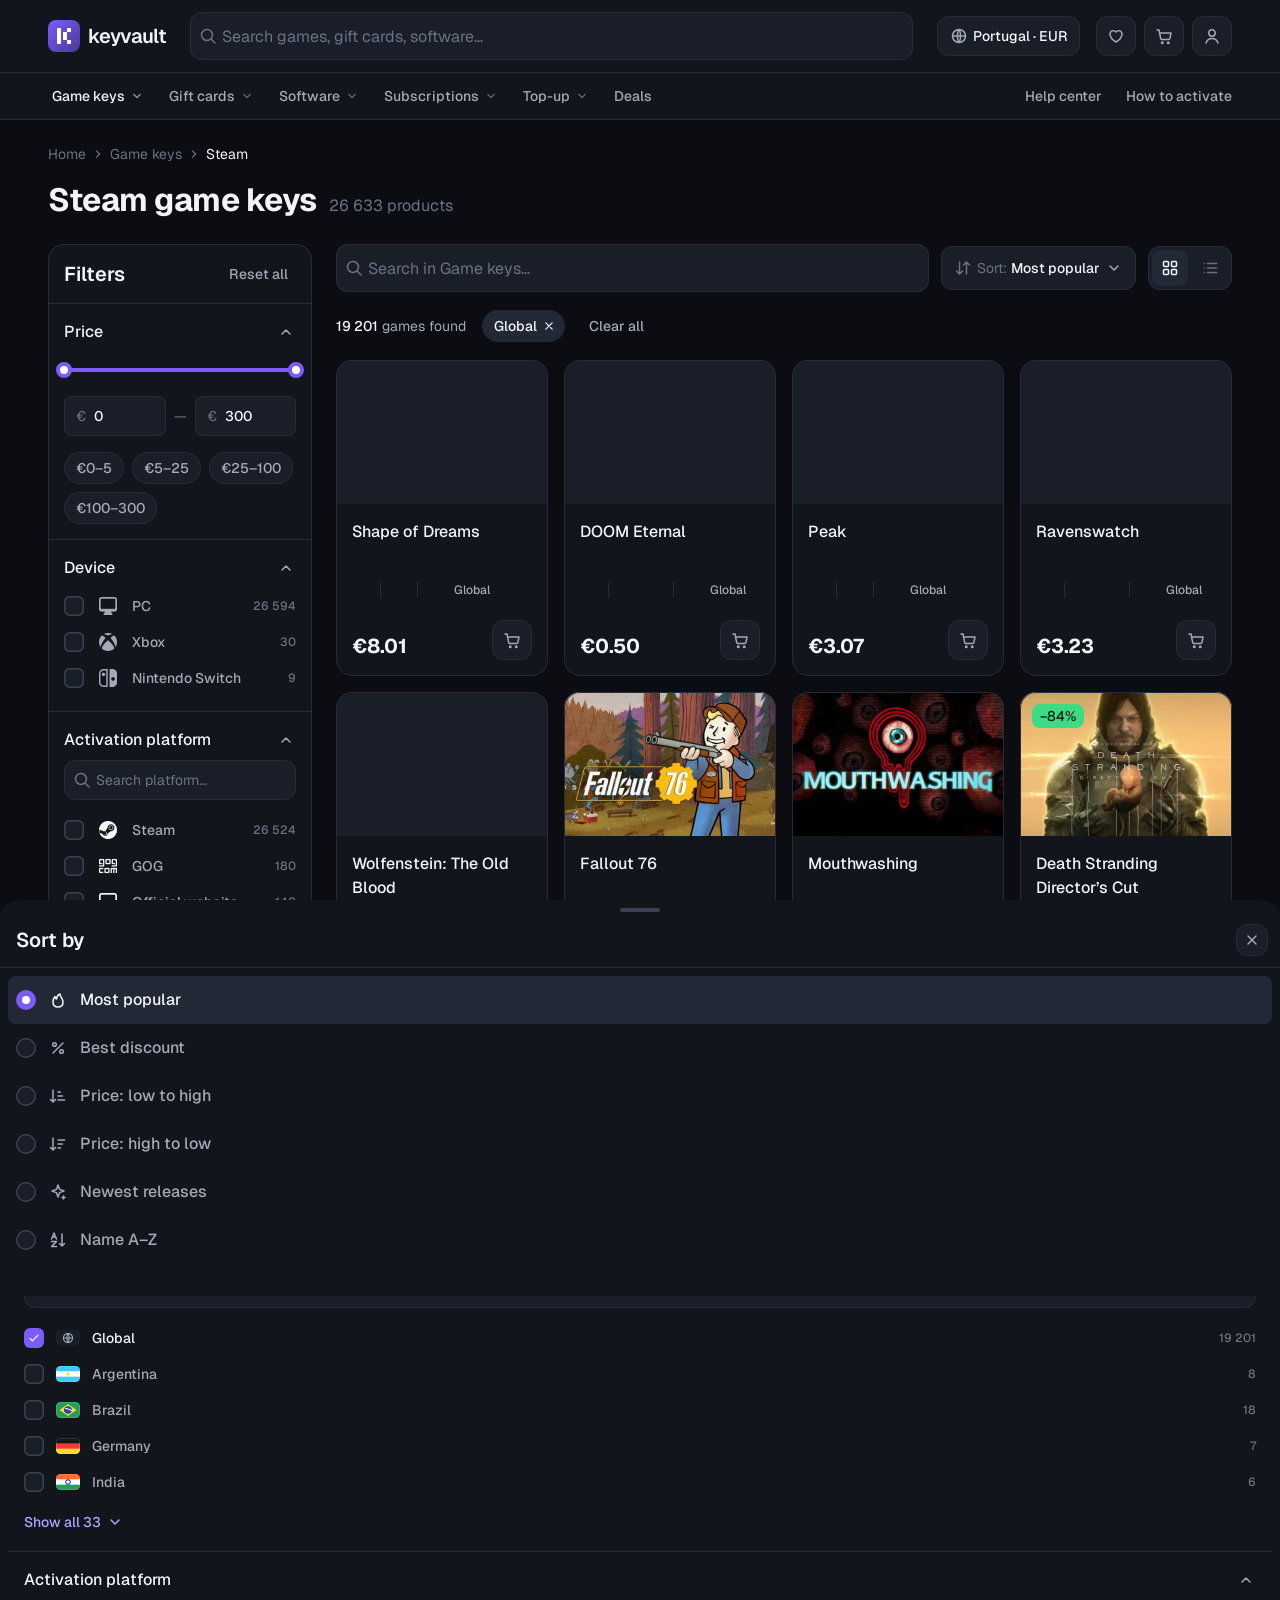
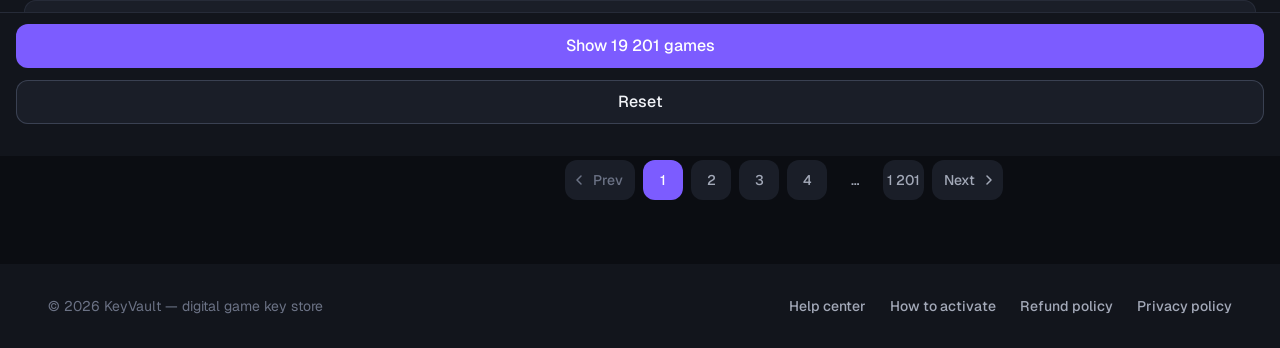
==== commit eb5fec38: "Logo mark gradient (Gradient/Brand mark) Co-Authored-By: Claude Opus 5.5 <noreply@anthropic.com> Cla" ====
--- a/index.html
+++ b/index.html
@@ -4,7 +4,7 @@
 <meta charset="utf-8">
 <meta name="viewport" content="width=device-width, initial-scale=1">
 <title>KeyVault Game Keys</title>
-<link rel="icon" href="data:image/svg+xml,%3Csvg xmlns=%27http://www.w3.org/2000/svg%27 viewBox=%270 0 32 32%27%3E%3Crect width=%2732%27 height=%2732%27 rx=%278%27 fill=%27%237C5CFF%27/%3E%3Cg transform=%27translate(9 8) scale(.2)%27 fill=%27%23fff%27%3E%3Cpath d=%27M0 0H20V80H0Z M50 0H70V20H50Z M30 20H50V60H30Z M50 60H70V80H50Z%27/%3E%3C/g%3E%3C/svg%3E">
+<link rel="icon" href="data:image/svg+xml,%3Csvg xmlns=%27http://www.w3.org/2000/svg%27 viewBox=%270 0 32 32%27%3E%3Crect width=%2732%27 height=%2732%27 rx=%278%27 fill=%27url(%23g)%27/%3E%3Cdefs%3E%3ClinearGradient id=%27g%27 x1=%270%27 y1=%270%27 x2=%271%27 y2=%271%27%3E%3Cstop stop-color=%27%237C5CFF%27/%3E%3Cstop offset=%271%27 stop-color=%27%234A3799%27/%3E%3C/linearGradient%3E%3C/defs%3E%3Cg transform=%27translate(9 8) scale(.2)%27 fill=%27%23fff%27%3E%3Cpath d=%27M0 0H20V80H0Z M50 0H70V20H50Z M30 20H50V60H30Z M50 60H70V80H50Z%27/%3E%3C/g%3E%3C/svg%3E">
 <link rel="preconnect" href="https://fonts.googleapis.com">
 <link rel="preconnect" href="https://fonts.gstatic.com" crossorigin>
 <link rel="stylesheet" href="https://fonts.googleapis.com/css2?family=Geist:wght@400;500;600;700&family=Unbounded:wght@700&display=swap">
@@ -106,7 +106,7 @@
 .top{height:72px}
 .top .wrap{height:100%;display:flex;align-items:center;gap:24px}
 .logo{display:flex;align-items:center;gap:8px;flex:none;font:600 20px/24px var(--ff);letter-spacing:-.6px}
-.logo b{width:32px;height:32px;border-radius:var(--radius-sm);background:var(--accent-primary);display:grid;place-items:center;color:#fff}
+.logo b{width:32px;height:32px;border-radius:var(--radius-sm);background:linear-gradient(135deg,#7C5CFF 0%,#4A3799 100%);display:grid;place-items:center;color:#fff}
 .top .site{flex:1}
 .hr{display:flex;align-items:center;gap:16px}
 .region{height:40px;padding:0 12px;gap:4px;display:inline-flex;align-items:center;border-radius:var(--radius-md);background:var(--bg-elevated);box-shadow:inset 0 0 0 1px var(--border-default);font:500 14px/20px var(--ff);color:var(--text-primary)}
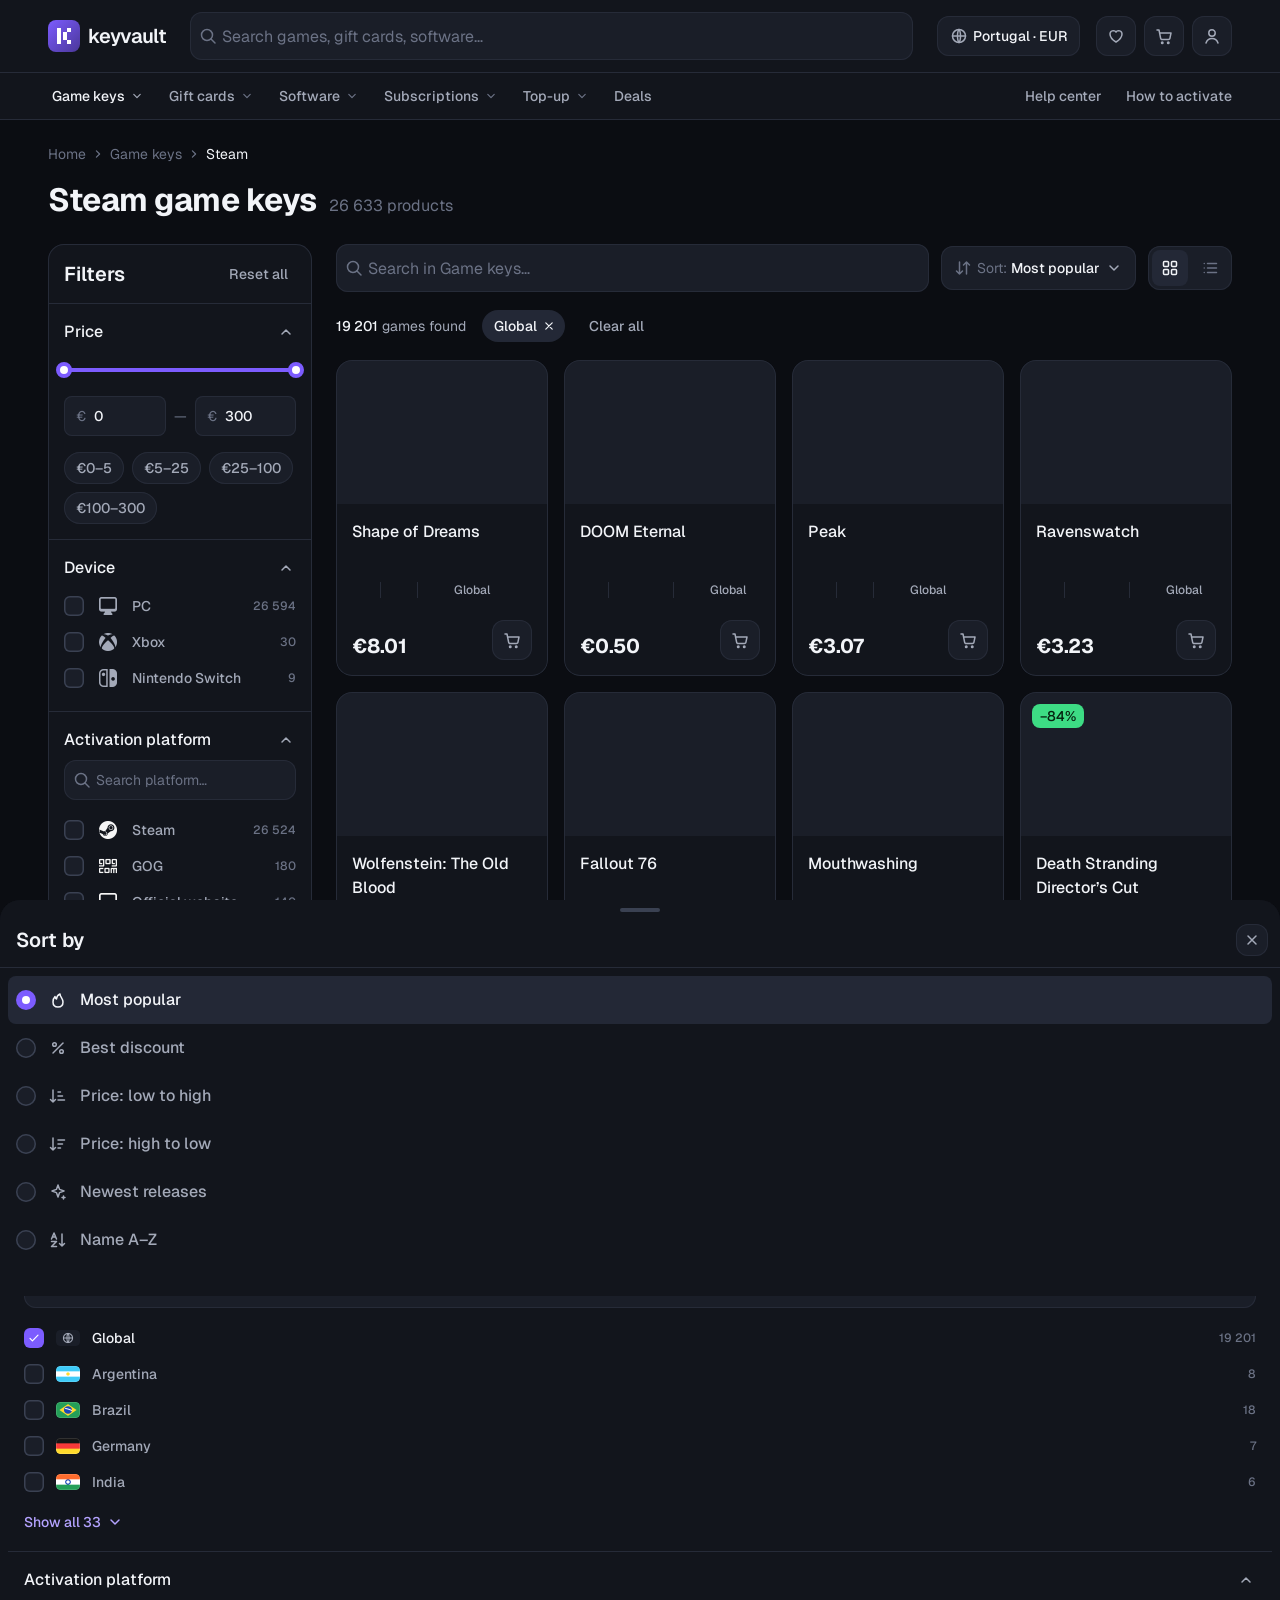
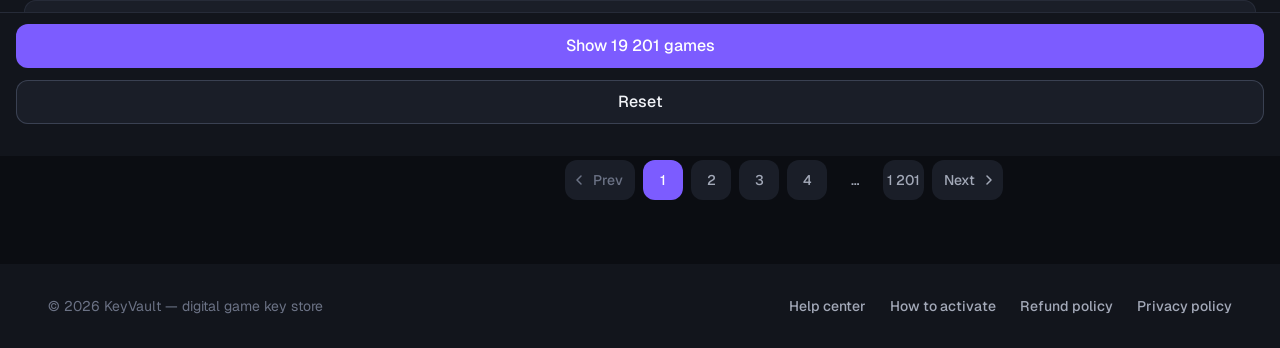
==== commit c34d2ebc: "Tokenise brand mark and promo shade gradients to match Figma styles Co-Authored-By: Claude Opus 5.5 " ====
--- a/index.html
+++ b/index.html
@@ -19,6 +19,9 @@
   --overlay-on-media:rgba(11,13,18,.55);--overlay-on-media-hover:rgba(11,13,18,.8);--overlay-scrim-strong:rgba(0,0,0,.6);
   --radius-sm:8px;--radius-md:12px;--radius-lg:16px;--radius-full:999px;
   --fx-menu:0 12px 32px rgba(0,0,0,.4);--fx-dropdown:0 16px 48px rgba(0,0,0,.45);--fx-glow:0 12px 32px rgba(124,92,255,.18);
+  --violet-500:#7c5cff;--violet-700:#4a3799;--black-0:rgba(0,0,0,0);--black-75:rgba(0,0,0,.75);
+  --gradient-brand-mark:linear-gradient(135deg,var(--violet-500) 0%,var(--violet-700) 100%);
+  --gradient-shade-promo:linear-gradient(180deg,var(--black-0) 20%,var(--black-75) 100%);
   --ff:Geist,system-ui,sans-serif;
 }
 @media (prefers-color-scheme: dark){:root:not([data-theme="light"]){color-scheme:dark}}
@@ -106,7 +109,7 @@
 .top{height:72px}
 .top .wrap{height:100%;display:flex;align-items:center;gap:24px}
 .logo{display:flex;align-items:center;gap:8px;flex:none;font:600 20px/24px var(--ff);letter-spacing:-.6px}
-.logo b{width:32px;height:32px;border-radius:var(--radius-sm);background:linear-gradient(135deg,#7C5CFF 0%,#4A3799 100%);display:grid;place-items:center;color:#fff}
+.logo b{width:32px;height:32px;border-radius:var(--radius-sm);background:var(--gradient-brand-mark);display:grid;place-items:center;color:#fff}
 .top .site{flex:1}
 .hr{display:flex;align-items:center;gap:16px}
 .region{height:40px;padding:0 12px;gap:4px;display:inline-flex;align-items:center;border-radius:var(--radius-md);background:var(--bg-elevated);box-shadow:inset 0 0 0 1px var(--border-default);font:500 14px/20px var(--ff);color:var(--text-primary)}
@@ -134,7 +137,7 @@
 .ml img,.ml svg{width:20px;height:20px;flex:none}
 .ml .ct{margin-left:auto;color:var(--text-tertiary)}
 .promo{position:relative;border-radius:var(--radius-md);overflow:hidden;height:280px;background:center/cover}
-.promo:after{content:"";position:absolute;inset:0;background:linear-gradient(180deg,rgba(11,13,18,0) 45%,rgba(11,13,18,.75))}
+.promo:after{content:"";position:absolute;inset:0;background:var(--gradient-shade-promo)}
 .promo div{position:absolute;left:20px;right:20px;top:200px;z-index:1;display:flex;flex-direction:column;gap:4px}
 .promo small{font:500 12px/16px var(--ff);color:var(--text-on-media-muted);text-transform:uppercase}
 .promo strong{font:700 24px/32px Unbounded,var(--ff);color:#fff;letter-spacing:-.3px}
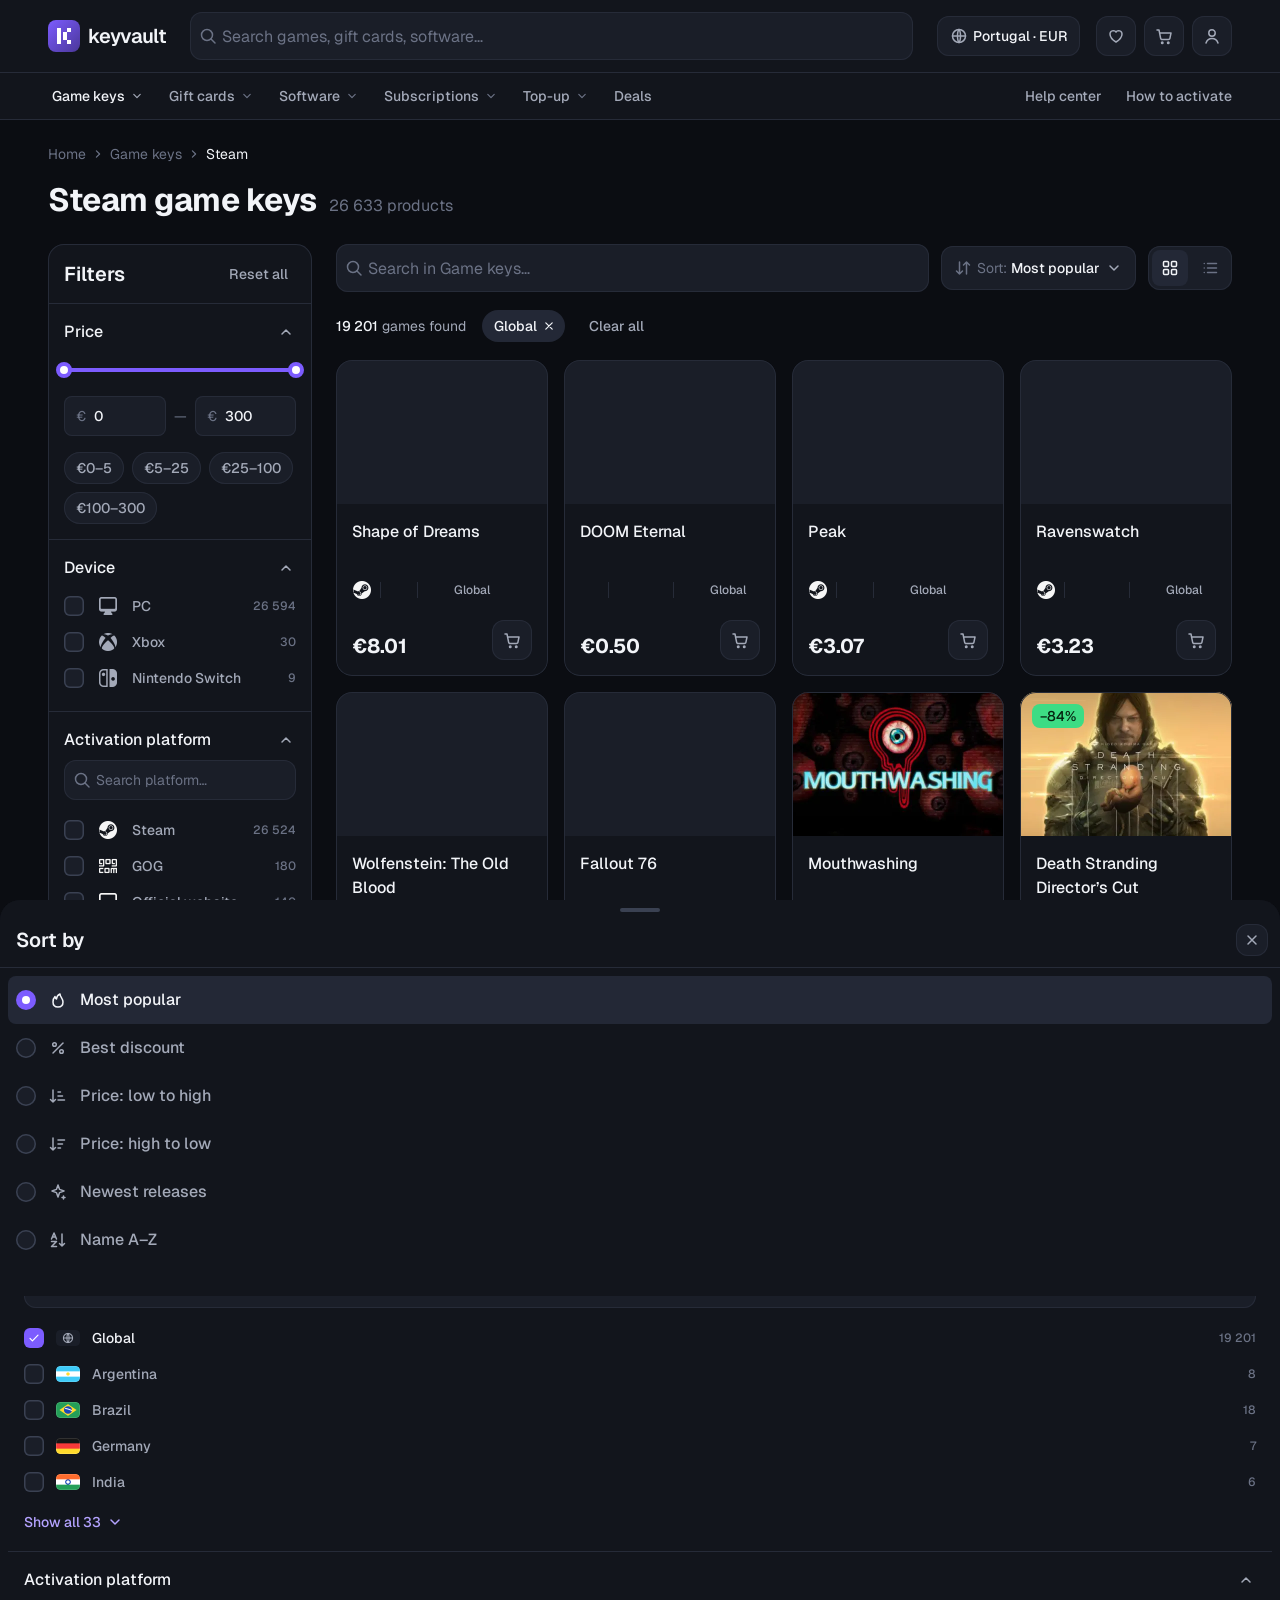
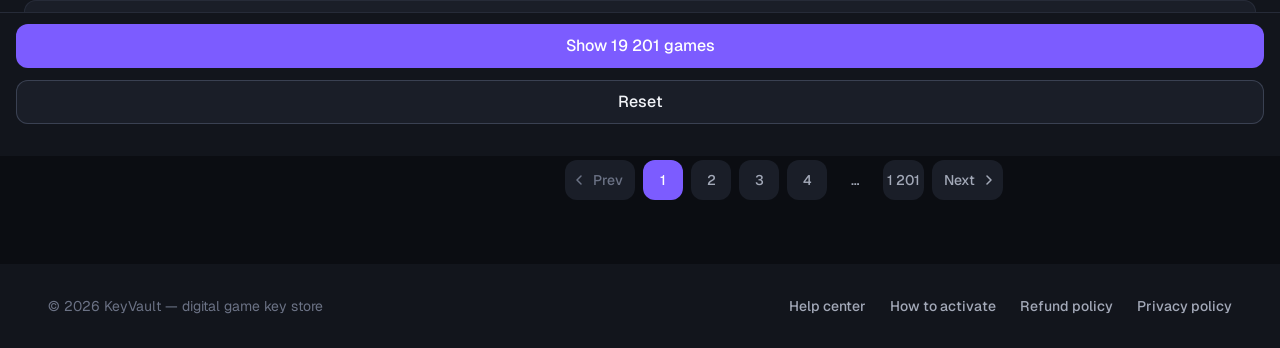
==== commit 9a0de3a8: "Gradient stops use semantic tokens, mirroring Figma Co-Authored-By: Claude Opus 5.5 <noreply@anthrop" ====
--- a/index.html
+++ b/index.html
@@ -19,9 +19,9 @@
   --overlay-on-media:rgba(11,13,18,.55);--overlay-on-media-hover:rgba(11,13,18,.8);--overlay-scrim-strong:rgba(0,0,0,.6);
   --radius-sm:8px;--radius-md:12px;--radius-lg:16px;--radius-full:999px;
   --fx-menu:0 12px 32px rgba(0,0,0,.4);--fx-dropdown:0 16px 48px rgba(0,0,0,.45);--fx-glow:0 12px 32px rgba(124,92,255,.18);
-  --violet-500:#7c5cff;--violet-700:#4a3799;--black-0:rgba(0,0,0,0);--black-75:rgba(0,0,0,.75);
-  --gradient-brand-mark:linear-gradient(135deg,var(--violet-500) 0%,var(--violet-700) 100%);
-  --gradient-shade-promo:linear-gradient(180deg,var(--black-0) 20%,var(--black-75) 100%);
+  --brand-mark-from:#7c5cff;--brand-mark-to:#4a3799;--overlay-shade-from:rgba(0,0,0,0);--overlay-shade-promo:rgba(0,0,0,.75);
+  --gradient-brand-mark:linear-gradient(135deg,var(--brand-mark-from) 0%,var(--brand-mark-to) 100%);
+  --gradient-shade-promo:linear-gradient(180deg,var(--overlay-shade-from) 20%,var(--overlay-shade-promo) 100%);
   --ff:Geist,system-ui,sans-serif;
 }
 @media (prefers-color-scheme: dark){:root:not([data-theme="light"]){color-scheme:dark}}
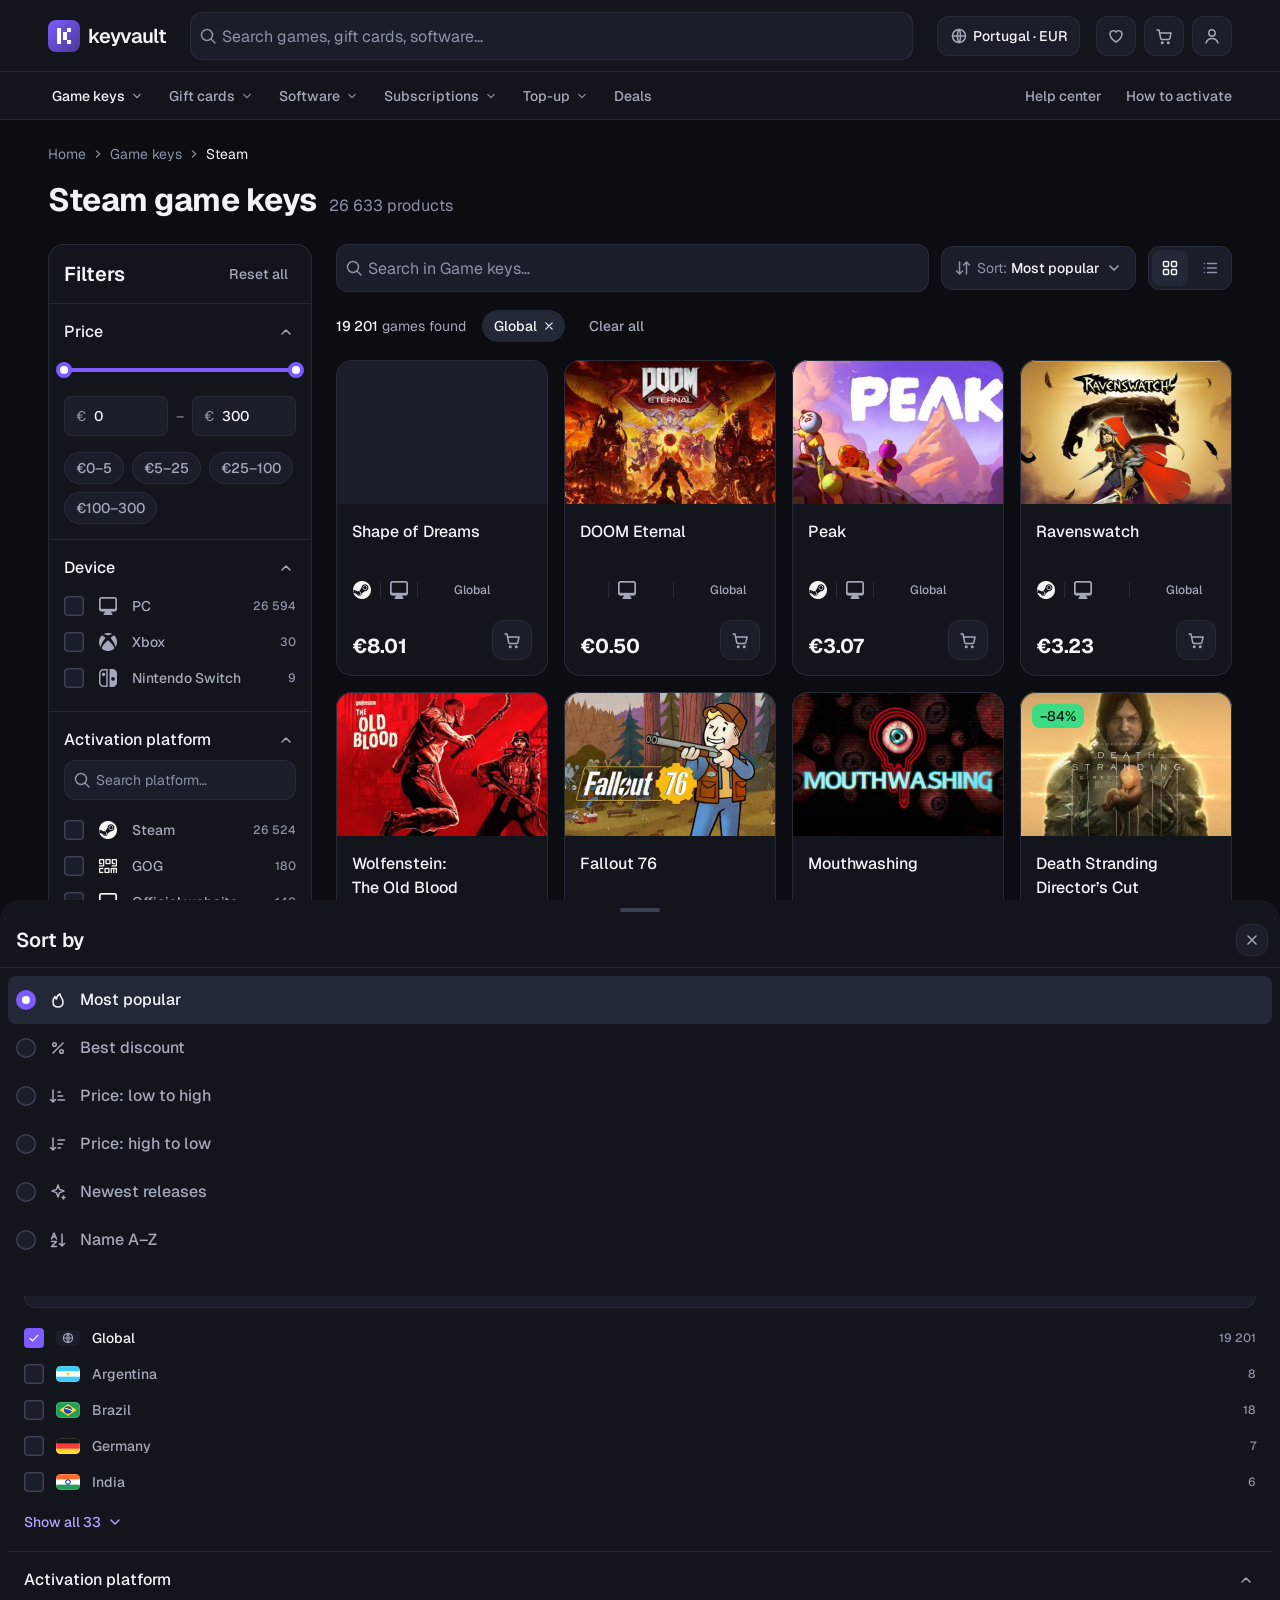
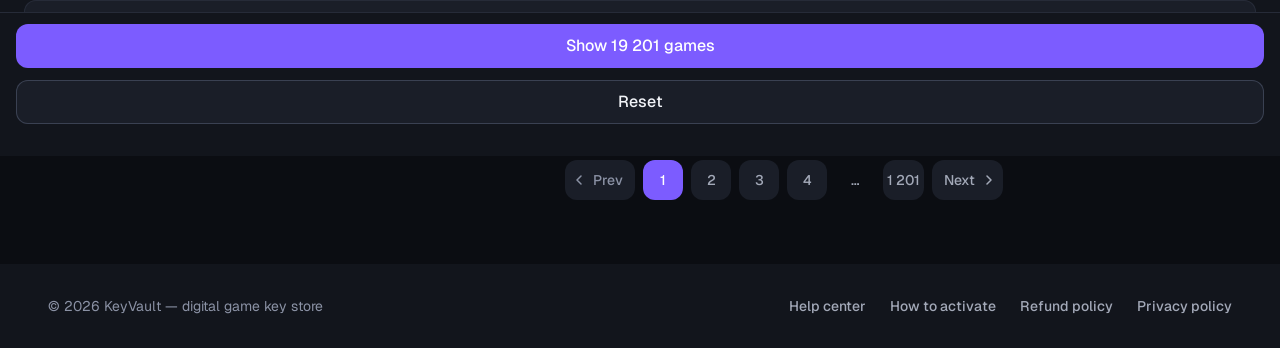
==== commit 8bca7b33: "Audit fixes: tertiary contrast, radius tokens, press feedback, clickable cards, heading levels, hide" ====
--- a/index.html
+++ b/index.html
@@ -14,10 +14,10 @@
   color-scheme:dark;
   --bg-base:#0b0d12;--bg-surface:#12151c;--bg-elevated:#1a1e28;--bg-hover:#232836;
   --border-default:#262b38;--border-strong:#3a4152;
-  --text-primary:#f2f4f8;--text-secondary:#a3a9b8;--text-tertiary:#6b7285;--text-on-accent:#fff;--text-on-media-muted:rgba(255,255,255,.7);
+  --text-primary:#f2f4f8;--text-secondary:#a3a9b8;--text-tertiary:#8b92a5;--text-on-accent:#fff;--text-on-media-muted:rgba(255,255,255,.7);
   --status-discount:#3ddc84;--status-discount-text:#06210f;--accent-primary:#7c5cff;--accent-hover:#9378ff;--accent-subtle:#231c47;--accent-text:#b4a3ff;
   --overlay-on-media:rgba(11,13,18,.55);--overlay-on-media-hover:rgba(11,13,18,.8);--overlay-scrim-strong:rgba(0,0,0,.6);
-  --radius-sm:8px;--radius-md:12px;--radius-lg:16px;--radius-full:999px;
+  --radius-xs:4px;--radius-sm:8px;--radius-md:12px;--radius-lg:16px;--radius-full:999px;
   --fx-menu:0 12px 32px rgba(0,0,0,.4);--fx-dropdown:0 16px 48px rgba(0,0,0,.45);--fx-glow:0 12px 32px rgba(124,92,255,.18);
   --brand-mark-from:#7c5cff;--brand-mark-to:#4a3799;--overlay-shade-from:rgba(0,0,0,0);--overlay-shade-promo:rgba(0,0,0,.75);
   --gradient-brand-mark:linear-gradient(135deg,var(--brand-mark-from) 0%,var(--brand-mark-to) 100%);
@@ -41,6 +41,10 @@
 .t-mr{font:400 16px/24px var(--ff)}.t-mm{font:500 16px/24px var(--ff)}
 .t-sr{font:400 14px/20px var(--ff)}.t-sm{font:500 14px/20px var(--ff)}
 .t-cm{font:500 12px/16px var(--ff)}.t-caps{font:600 12px/16px var(--ff);letter-spacing:.4px}
+h1,h2,h3{text-wrap:balance}
+/* Pressed: scale .96 (Button, Icon button) */
+.btn,.ib{transition-property:background,color,box-shadow,transform;transition-duration:.15s,.15s,.15s,.1s;transition-timing-function:ease-out}
+.btn:active:not(:disabled),.ib:active:not(:disabled){transform:scale(.96)}
 .t-pl{font:700 20px/28px var(--ff);letter-spacing:-.2px}.t-pm{font:700 16px/24px var(--ff);letter-spacing:-.1px}
 .wrap{max-width:1440px;margin:0 auto;padding:0 48px}
 
@@ -85,27 +89,27 @@
 .ach{height:32px;padding:0 8px 0 12px;border-radius:var(--radius-full);background:var(--bg-hover);color:var(--text-primary);font:500 14px/20px var(--ff);display:inline-flex;align-items:center;gap:4px;white-space:nowrap}
 .ach svg{width:16px;height:16px}
 /* Checkbox 20 r6 / Radio 20 / Toggle 36x20 */
-.box{width:20px;height:20px;border-radius:6px;background:var(--bg-elevated);box-shadow:inset 0 0 0 1.5px var(--border-strong);display:grid;place-items:center;flex:none;color:#fff}
+.box{width:20px;height:20px;border-radius:var(--radius-xs);background:var(--bg-elevated);box-shadow:inset 0 0 0 1.5px var(--border-strong);display:grid;place-items:center;flex:none;color:#fff}
 .box svg{width:16px;height:16px;opacity:0}
 .opt input:checked+.box{background:var(--accent-primary);box-shadow:none}
 .opt input:checked+.box svg{opacity:1}
 .opt input:focus-visible+.box{outline:2px solid var(--accent-primary);outline-offset:2px}
-.rd{width:20px;height:20px;border-radius:10px;flex:none;background:var(--bg-elevated);box-shadow:inset 0 0 0 1.5px var(--border-strong);display:grid;place-items:center}
+.rd{width:20px;height:20px;border-radius:var(--radius-full);flex:none;background:var(--bg-elevated);box-shadow:inset 0 0 0 1.5px var(--border-strong);display:grid;place-items:center}
 .on>.rd{background:var(--accent-primary);box-shadow:none}
-.on>.rd:after{content:"";width:8px;height:8px;border-radius:4px;background:#fff}
-.tg{width:36px;height:20px;border-radius:10px;background:var(--bg-hover);position:relative;flex:none;transition:background .15s}
-.tg:after{content:"";position:absolute;left:2px;top:2px;width:16px;height:16px;border-radius:8px;background:var(--text-secondary);transition:transform .15s,background .15s}
+.on>.rd:after{content:"";width:8px;height:8px;border-radius:var(--radius-full);background:#fff}
+.tg{width:36px;height:20px;border-radius:var(--radius-full);background:var(--bg-hover);position:relative;flex:none;transition:background .15s}
+.tg:after{content:"";position:absolute;left:2px;top:2px;width:16px;height:16px;border-radius:var(--radius-full);background:var(--text-secondary);transition:transform .15s,background .15s}
 input:checked+.tg{background:var(--accent-primary)}
 input:checked+.tg:after{transform:translateX(16px);background:#fff}
 input:focus-visible+.tg{outline:2px solid var(--accent-primary);outline-offset:2px}
-.flag{width:24px;height:16px;border-radius:4px;flex:none}
+.flag{width:24px;height:16px;border-radius:var(--radius-xs);flex:none}
 /* Text link: p4 8, accent/text */
 .link{display:inline-flex;align-items:center;gap:4px;padding:4px 8px;color:var(--accent-text);font:500 14px/20px var(--ff)}
 .link svg{transition:transform .15s}
 .link[aria-expanded=true] svg{transform:rotate(180deg)}
 
 /* ---------- Header/Desktop ---------- */
-.hdr{background:var(--bg-surface);position:sticky;top:0;z-index:40}
+.hdr{background:var(--bg-surface);position:sticky;top:0;z-index:40;box-shadow:inset 0 -1px 0 var(--border-default)}
 .top{height:72px}
 .top .wrap{height:100%;display:flex;align-items:center;gap:24px}
 .logo{display:flex;align-items:center;gap:8px;flex:none;font:600 20px/24px var(--ff);letter-spacing:-.6px}
@@ -116,7 +120,8 @@
 .region svg{color:var(--text-secondary)}
 .region:hover{background:var(--bg-hover)}
 .actions{display:flex;gap:8px}
-.nav{height:48px;border-top:1px solid var(--border-default);border-bottom:1px solid var(--border-default)}
+.nav.hide{transform:translateY(-100%)}
+.nav{position:sticky;top:72px;z-index:39;background:var(--bg-surface);transition:transform .25s ease-out;height:48px;border-bottom:1px solid var(--border-default)}
 .nav .wrap{height:100%;display:flex;align-items:center;gap:4px;padding-left:40px}
 .nav ul{display:flex;list-style:none;gap:4px;flex:1}
 .nav-i{height:40px;padding:0 8px 0 12px;display:flex;align-items:center;gap:4px;border-radius:var(--radius-sm);color:var(--text-secondary);font:500 14px/20px var(--ff)}
@@ -131,7 +136,7 @@
 .mega{position:absolute;left:40px;top:128px;width:992px;max-width:calc(100vw - 32px);background:var(--bg-elevated);box-shadow:inset 0 0 0 1px var(--border-default),var(--fx-dropdown);border-radius:var(--radius-lg);padding:24px;display:none;grid-template-columns:200px 200px 200px 248px;gap:32px;z-index:50}
 .mega.open{display:grid}
 .mega .col{display:flex;flex-direction:column;gap:4px}
-.mega h6{color:var(--text-tertiary);margin-bottom:12px}
+.mega .cap{color:var(--text-tertiary);margin-bottom:12px}
 .ml{display:flex;align-items:center;gap:4px;height:36px;padding:0 8px;border-radius:var(--radius-sm);color:var(--text-secondary);font:500 14px/20px var(--ff)}
 .ml:hover{background:var(--bg-hover);color:var(--text-primary)}
 .ml img,.ml svg{width:20px;height:20px;flex:none}
@@ -176,7 +181,7 @@
 .grp-h{display:flex;align-items:center;gap:8px;width:100%;height:24px;padding:0 8px;font:500 16px/24px var(--ff);text-align:left;color:var(--text-primary)}
 .grp.price .grp-h{padding:0}
 .grp-h .tt{flex:1}
-.grp-h .n{min-width:24px;height:16px;padding:0 8px;border-radius:10px;background:var(--accent-subtle);color:var(--accent-text);font:500 12px/16px var(--ff);text-align:center}
+.grp-h .n{min-width:24px;height:16px;padding:0 8px;border-radius:var(--radius-full);background:var(--accent-subtle);color:var(--accent-text);font:500 12px/16px var(--ff);text-align:center}
 .grp-h .chev{color:var(--text-secondary);transition:transform .15s;transform:rotate(180deg)}
 .grp:not(.open) .grp-h .chev{transform:none}
 .grp-b{display:none;flex-direction:column;gap:8px}
@@ -198,7 +203,7 @@
 .grp .link{align-self:flex-start}
 /* Filter/Price range */
 .range{position:relative;height:20px}
-.range .trk,.range .fill{position:absolute;top:8px;height:4px;border-radius:2px}
+.range .trk,.range .fill{position:absolute;top:8px;height:4px;border-radius:var(--radius-full)}
 .range .trk{left:0;right:0;background:var(--bg-hover)}
 .range .fill{background:var(--accent-primary)}
 .range input{position:absolute;inset:0 -8px;width:calc(100% + 16px);-webkit-appearance:none;appearance:none;background:none;pointer-events:none}
@@ -247,6 +252,9 @@
 .card:hover .cv .ib,.cv .ib.on,.cv .ib:focus-visible{opacity:1}
 .ib.on svg path{fill:currentColor}
 .cb{padding:16px;display:flex;flex-direction:column;gap:12px;flex:1}
+.cl:before{content:"";position:absolute;inset:0;z-index:1}
+.cl:focus-visible{outline:none}.card:has(.cl:focus-visible){outline:2px solid var(--accent-primary);outline-offset:2px}
+.card button{z-index:3}.prow>.ib,.lact{position:relative}
 .cb h3{font:500 16px/24px var(--ff);height:48px;display:-webkit-box;-webkit-line-clamp:2;-webkit-box-orient:vertical;overflow:hidden}
 .plat{display:flex;align-items:center;gap:8px;height:20px}
 .plat img{width:20px;height:20px}
@@ -267,7 +275,7 @@
 /* List view: 120, p12 20 12 12, g20; media 168x96 r12 */
 .grid.list{grid-template-columns:1fr;gap:16px}
 .list .card{flex-direction:row;align-items:center;gap:20px;padding:12px 20px 12px 12px;height:120px}
-.list .cv{width:168px;height:96px;border-radius:var(--radius-md)}
+.list .cv{width:168px;height:96px;border-radius:var(--radius-xs)}
 .list .cv .ib{display:none}
 .list .cb{padding:0;flex-direction:row;align-items:center;gap:20px;min-width:0}
 .list .info{display:flex;flex-direction:column;gap:8px;flex:1;min-width:0}
@@ -288,8 +296,8 @@
 .pg{display:flex;flex-direction:column;align-items:center;gap:16px;padding-top:24px;margin-top:0}
 .pg .prog{display:flex;flex-direction:column;align-items:center;gap:8px}
 .pg .vw{color:var(--text-secondary)}
-.pg .pr{width:240px;height:4px;border-radius:2px;background:var(--bg-hover);overflow:hidden}
-.pg .pr i{display:block;height:100%;background:var(--accent-primary);border-radius:2px;min-width:16px}
+.pg .pr{width:240px;height:4px;border-radius:var(--radius-full);background:var(--bg-hover);overflow:hidden}
+.pg .pr i{display:block;height:100%;background:var(--accent-primary);border-radius:var(--radius-full);min-width:16px}
 .pages{display:flex;gap:8px}
 .pi{min-width:40px;height:40px;padding:0 4px;border-radius:var(--radius-md);background:var(--bg-elevated);color:var(--text-secondary);font:500 14px/20px var(--ff);display:inline-flex;align-items:center;justify-content:center;gap:4px}
 .pi:hover:not(:disabled){background:var(--bg-hover)}
@@ -315,7 +323,7 @@
 .sheet{position:fixed;left:0;right:0;bottom:0;max-height:calc(100vh - 44px);background:var(--bg-surface);border-radius:20px 20px 0 0;z-index:90;transform:translateY(100%);transition:transform .25s ease;display:flex;flex-direction:column}
 .sheet.open{transform:none}
 .grab{height:16px;padding:8px 0 4px;flex:none;display:flex;justify-content:center}
-.grab:before{content:"";width:40px;height:4px;border-radius:2px;background:var(--border-strong)}
+.grab:before{content:"";width:40px;height:4px;border-radius:var(--radius-full);background:var(--border-strong)}
 .sheet-h{display:flex;align-items:center;gap:8px;height:52px;padding:8px 12px 12px 16px;box-shadow:inset 0 -1px 0 var(--border-default);flex:none}
 .sheet-h h2{flex:1}
 .sheet-b{overflow:auto;flex:1;padding:0 8px}
@@ -343,7 +351,7 @@
 .ms-top .field:has(input:not(:placeholder-shown)){box-shadow:inset 0 0 0 1px var(--border-default)}
 .ms-body{padding:16px 8px;overflow:auto;height:calc(100% - 56px);display:flex;flex-direction:column;gap:24px}
 .ms-sec{display:flex;flex-direction:column;gap:8px}
-.ms-sec h6{padding:0 8px;color:var(--text-tertiary)}
+.ms-sec .cap{padding:0 8px;color:var(--text-tertiary)}
 .ms-sec .chips{padding:0 8px}
 /* Search/Suggestion: 52, p8 g12 r8; thumb 64x36 r8 */
 .sug{display:flex;align-items:center;gap:12px;height:52px;padding:8px;width:100%;border-radius:var(--radius-sm);text-align:left}
@@ -466,16 +474,16 @@
     <button class="ib m-only" aria-label="Wishlist"><svg class="i" viewBox="0 0 20 20" fill="none" data-i="heart"></svg><span class="counter wishCt" hidden>0</span></button>
     <button class="ib m-only" aria-label="Cart"><svg class="i" viewBox="0 0 20 20" fill="none" data-i="cart"></svg><span class="counter cartCt" hidden>0</span></button>
   </div></div>
-  <nav class="nav d-only" aria-label="Catalog"><div class="wrap">
-    <ul id="navList"></ul>
-    <div class="links"><a href="#">Help center</a><a href="#">How to activate</a></div>
-  </div></nav>
   <div class="msearch" id="msearch" role="dialog" aria-modal="true" aria-label="Search">
     <div class="ms-top"><label class="field"><svg class="i" viewBox="0 0 20 20" fill="none" data-i="search"></svg><input id="msq" type="search" placeholder="Search games, gift cards…" aria-label="Search the store" autocomplete="off"></label><button class="btn btn-ghost" id="msCancel">Cancel</button></div>
     <div class="ms-body" id="msBody"></div>
   </div>
   <div class="mega" id="mega"></div>
 </header>
+<nav class="nav d-only" aria-label="Catalog"><div class="wrap">
+    <ul id="navList"></ul>
+    <div class="links"><a href="#">Help center</a><a href="#">How to activate</a></div>
+  </div></nav>
 
 <main><div class="wrap">
   <div class="head">
@@ -603,7 +611,7 @@
 function priceBody(){const [a,b]=S.price;
   return `<div class="range"><div class="trk"></div><div class="fill" style="left:${a/PMAX*100}%;right:${(1-b/PMAX)*100}%"></div>
   <input type="range" min="0" max="${PMAX}" value="${a}" data-r="0" aria-label="Minimum price"><input type="range" min="0" max="${PMAX}" value="${b}" data-r="1" aria-label="Maximum price"></div>
-  <div class="prices"><label class="field price"><span>€</span><input autocomplete="off" inputmode="numeric" data-p="0" value="${a}" aria-label="Minimum price"></label><i>—</i><label class="field price"><span>€</span><input autocomplete="off" inputmode="numeric" data-p="1" value="${b}" aria-label="Maximum price"></label></div>
+  <div class="prices"><label class="field price"><span>€</span><input autocomplete="off" inputmode="numeric" data-p="0" value="${a}" aria-label="Minimum price"></label><i>–</i><label class="field price"><span>€</span><input autocomplete="off" inputmode="numeric" data-p="1" value="${b}" aria-label="Maximum price"></label></div>
   <div class="chips">${PRESETS.map(([x,y])=>`<button class="chip ${a===x&&b===y?'on':''}" data-preset="${x}-${y}">€${x}–${y}</button>`).join('')}</div>`}
 function filtersHTML(ctx){const order=ctx==='desk'?DESK_ORDER:MOB_ORDER;
   return order.map(g=>{const open=S.open[ctx][g], n=g==='price'?0:S.sel[g].size, t=g==='price'?'Price':GROUPS[g].t;
@@ -640,7 +648,7 @@
 function cardHTML(g){const w=S.wish.has(g.id), c=S.cart.has(g.id);
   const wish=cls=>`<button class="ib ${cls} ${w?'on':''}" data-wish="${g.id}" aria-pressed="${w}" aria-label="Add ${g.title} to wishlist">${ic('heart')}</button>`;
   return `<article class="card"><div class="cv"><img src="${g.cover}" alt="${g.title} cover" loading="lazy">${g.pct?`<span class="dbadge">−${g.pct}%</span>`:''}${wish('s ov')}</div>
-  <div class="cb"><div class="info"><h3>${g.title}</h3><div class="plat" aria-label="Activation and devices">${img(ACT_ICON[g.act])}<span class="sep"></span>${img('dev-pc')}${g.xbox?img('dev-xbox'):''}<span class="sep"></span><span class="reg">${img('global','flag')}<span>Global</span></span></div><span class="sub">Digital key · Instant delivery</span></div>
+  <div class="cb"><div class="info"><h3><a class="cl" href="#">${g.title}</a></h3><div class="plat" aria-label="Activation and devices">${img(ACT_ICON[g.act])}<span class="sep"></span>${img('dev-pc')}${g.xbox?img('dev-xbox'):''}<span class="sep"></span><span class="reg">${img('global','flag')}<span>Global</span></span></div><span class="sub">Digital key · Instant delivery</span></div>
   <div class="prow"><span class="price">${g.pct?`<span class="oldrow"><s>€${g.old.toFixed(2)}</s><b>−${g.pct}%</b></span>`:''}<span class="cur t-pl">€${g.price.toFixed(2)}</span></span><button class="ib ${c?'added':''}" data-cart="${g.id}" aria-label="Add ${g.title} to cart">${ic(c?'check':'cart')}</button><span class="lact">${wish('')}<button class="btn btn-pri" data-cart="${g.id}">${c?'In cart':'Buy now'}</button></span></div></div></article>`}
 function pagesHTML(total){const mob=innerWidth<1024, per=mob?8:16, pages=Math.max(1,Math.ceil(total/per)), p=Math.min(S.page,pages);
   const nums=[]; const win=mob?3:4;
@@ -682,7 +690,7 @@
 /* ---------- Header: Nav/Item + Nav/Dropdown — Game keys ---------- */
 const NAV=[['Game keys',1],['Gift cards',2],['Software',2],['Subscriptions',2],['Top-up',2],['Deals',0]];
 $('#navList').innerHTML=NAV.map(([l,k],i)=>`<li><button class="nav-i ${i===0?'on':''}" data-nav="${i}" ${k===1?'aria-haspopup="true" aria-expanded="false"':''}>${l}${k?ic('chevron-down'):''}</button></li>`).join('');
-const col=(t,items)=>`<div class="col"><h6 class="t-caps">${t}</h6>${items}</div>`;
+const col=(t,items)=>`<div class="col"><p class="t-caps cap">${t}</p>${items}</div>`;
 $('#mega').innerHTML=col('BY ACTIVATION PLATFORM',[['steam','Steam',26697],['ea','EA app',227],['ubisoft','Ubisoft Connect',189],['gog','GOG',363],['epic','Epic Games',91],['battlenet','Battle.net',28]].map(([i,l,c])=>`<a class="ml" href="#">${img(i)}${l}<span class="ct t-cm">${fmt(c)}</span></a>`).join(''))
  +col('BY DEVICE',[['dev-pc','PC'],['dev-ps','PlayStation'],['dev-xbox','Xbox'],['dev-switch','Nintendo Switch']].map(([i,l])=>`<a class="ml" href="#">${img(i)}${l}</a>`).join(''))
  +col('COLLECTIONS',[['flame','Bestsellers'],['sparkle','New releases'],['percent','Random keys'],['bolt','Pre-orders'],['globe','Global keys']].map(([i,l])=>`<a class="ml" href="#">${ic(i)}${l}</a>`).join(''))
@@ -749,9 +757,9 @@
 function hl(t,q){if(!q)return t;const i=t.toLowerCase().indexOf(q.toLowerCase());return i<0?t:t.slice(0,i)+'<mark>'+t.slice(i,i+q.length)+'</mark>'+t.slice(i+q.length)}
 function sugHTML(g,q){return `<button class="sug" data-pick="${g.id}"><img class="th" src="${g.cover}" alt=""><span class="nm"><span>${hl(g.title,q)}</span><span class="meta2">${img(ACT_ICON[g.act])}${img('dev-pc')}${g.xbox?img('dev-xbox'):''}</span></span><span class="t-sm">€${g.price.toFixed(2)}</span></button>`}
 function renderMS(){const q=$('#msq').value.trim();let h='';
-  if(!q){h=`<div class="ms-sec"><h6 class="t-caps">Recent searches</h6><div class="chips">${RECENT.map(r=>`<button class="chip" data-recent="${r}">${r}</button>`).join('')}</div></div><div class="ms-sec"><h6 class="t-caps">Popular now</h6><div>${POPULAR.map(i=>sugHTML(GAMES[i],'')).join('')}</div></div>`}
+  if(!q){h=`<div class="ms-sec"><p class="t-caps cap">Recent searches</p><div class="chips">${RECENT.map(r=>`<button class="chip" data-recent="${r}">${r}</button>`).join('')}</div></div><div class="ms-sec"><p class="t-caps cap">Popular now</p><div>${POPULAR.map(i=>sugHTML(GAMES[i],'')).join('')}</div></div>`}
   else{const m=GAMES.filter(g=>g.title.toLowerCase().includes(q.toLowerCase()));
-    h=m.length?`<div class="ms-sec"><h6 class="t-caps">Games</h6><div>${m.slice(0,6).map(g=>sugHTML(g,esc(q))).join('')}</div></div><button class="btn btn-sec m ms-all" data-msall>See all results for “${esc(q)}”</button>`
+    h=m.length?`<div class="ms-sec"><p class="t-caps cap">Games</p><div>${m.slice(0,6).map(g=>sugHTML(g,esc(q))).join('')}</div></div><button class="btn btn-sec m ms-all" data-msall>See all results for “${esc(q)}”</button>`
       :`<div class="ms-empty"><b>Nothing found for “${esc(q)}”</b>Check the spelling or try a shorter query.</div>`}
   $('#msBody').innerHTML=h}
 function openMS(){closePops();$('#msearch').classList.add('open');$('#mSearchBtn').setAttribute('aria-expanded','true');document.body.style.overflow='hidden';renderMS();setTimeout(()=>$('#msq').focus(),30)}
@@ -768,8 +776,11 @@
 
 /* Sticky filters: when the panel is taller than the viewport it scrolls with the page and sticks by its bottom edge (no nested scroll) */
 /* Two-way sticky: scrolling down reveals the panel's bottom, scrolling up reveals its top */
+/* Category bar: hides on scroll down, returns on scroll up */
+let navY=scrollY;function navBar(){const n=$('.nav'),y=scrollY,d=y-navY;if(Math.abs(d)<8)return;const hide=d>0&&y>120&&!$('#mega.open');n.classList.toggle('hide',hide);navY=y}
+addEventListener('scroll',navBar,{passive:true});
 let pTop=136,lastY=scrollY;
-function stickPanel(){const pn=$('.panel');if(!pn||innerWidth<1024)return;const max=136,min=Math.min(max,innerHeight-pn.offsetHeight-16);
+function stickPanel(){const pn=$('.panel');if(!pn||innerWidth<1024)return;const max=$('.nav').classList.contains('hide')?88:136,min=Math.min(max,innerHeight-pn.offsetHeight-16);
   pTop=Math.max(min,Math.min(max,pTop-(scrollY-lastY)));lastY=scrollY;pn.style.top=pTop+'px'}
 new ResizeObserver(stickPanel).observe($('.panel'));addEventListener('resize',stickPanel);addEventListener('scroll',stickPanel,{passive:true});
 let lastMob=innerWidth<1024;addEventListener('resize',()=>{const m=innerWidth<1024;if(m!==lastMob){lastMob=m;closePops();closeSheets();if(!m&&$('#msearch').classList.contains('open'))closeMS();render()}});
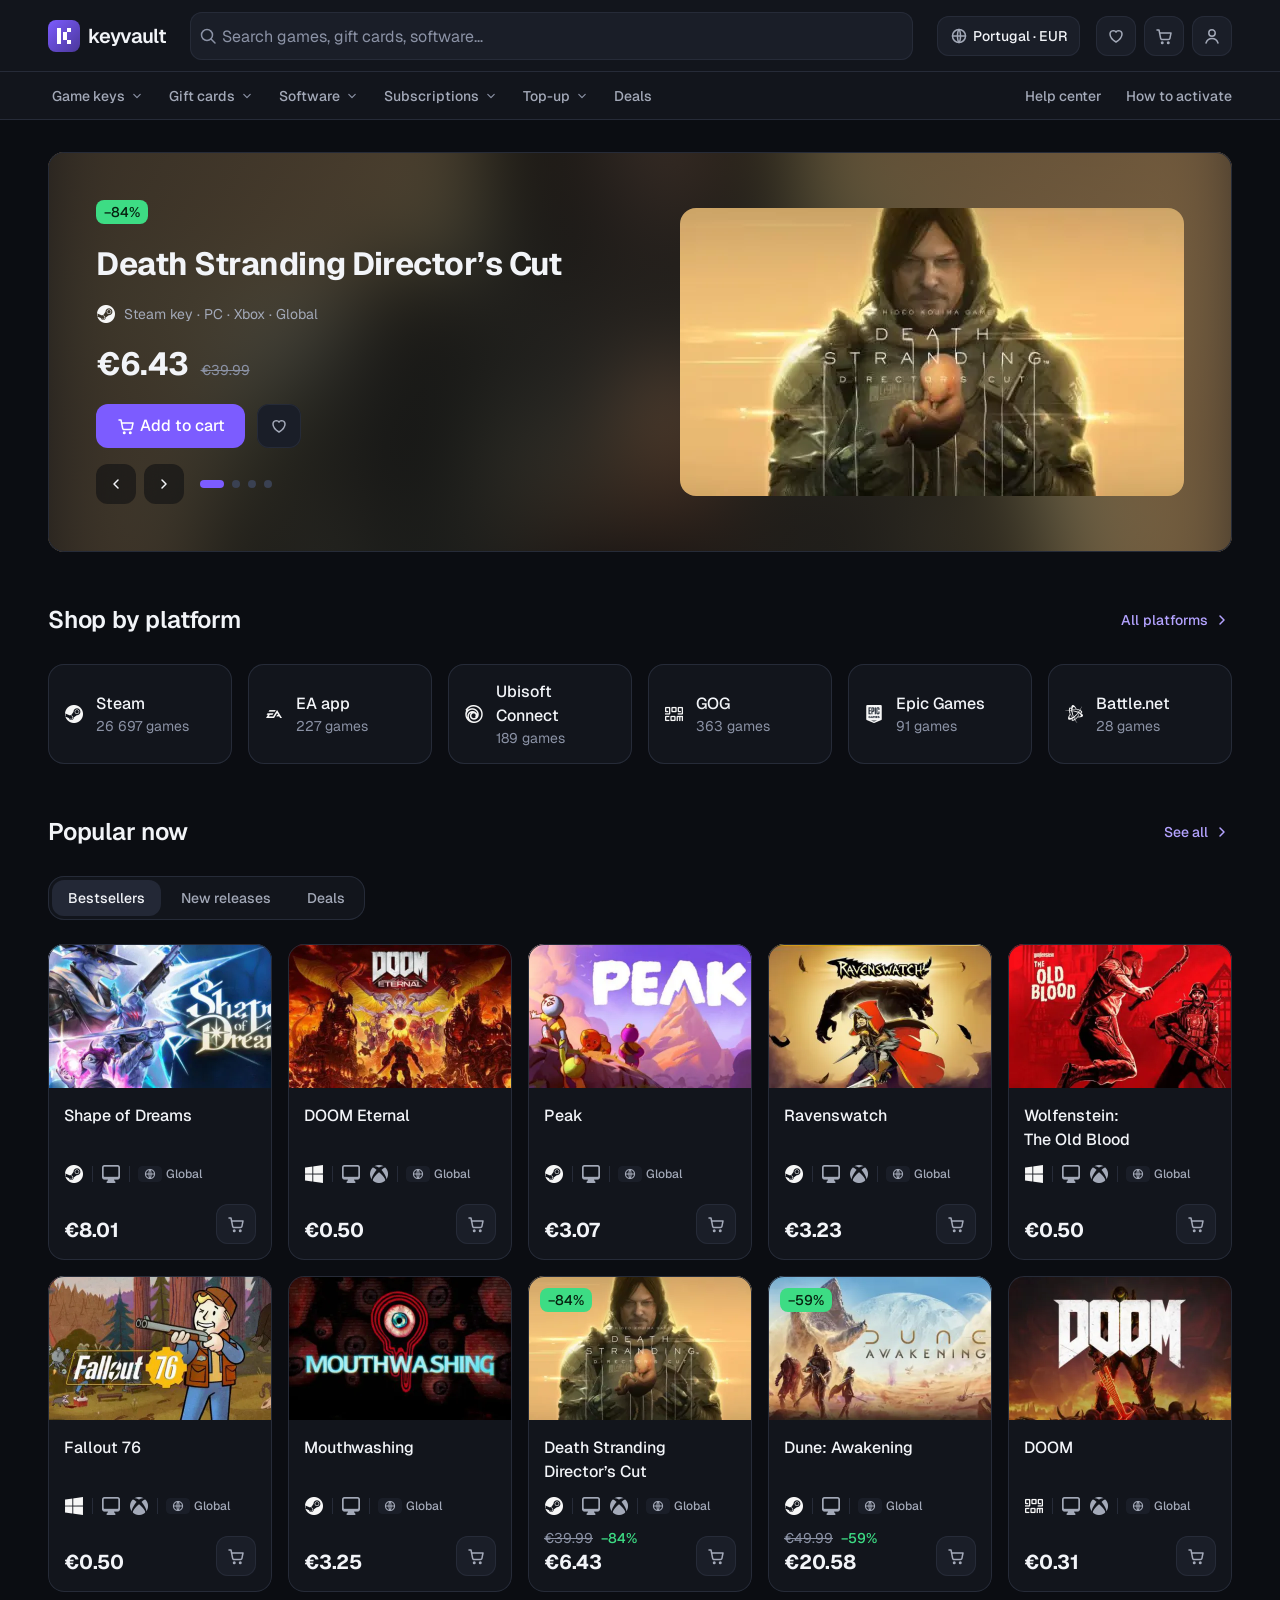
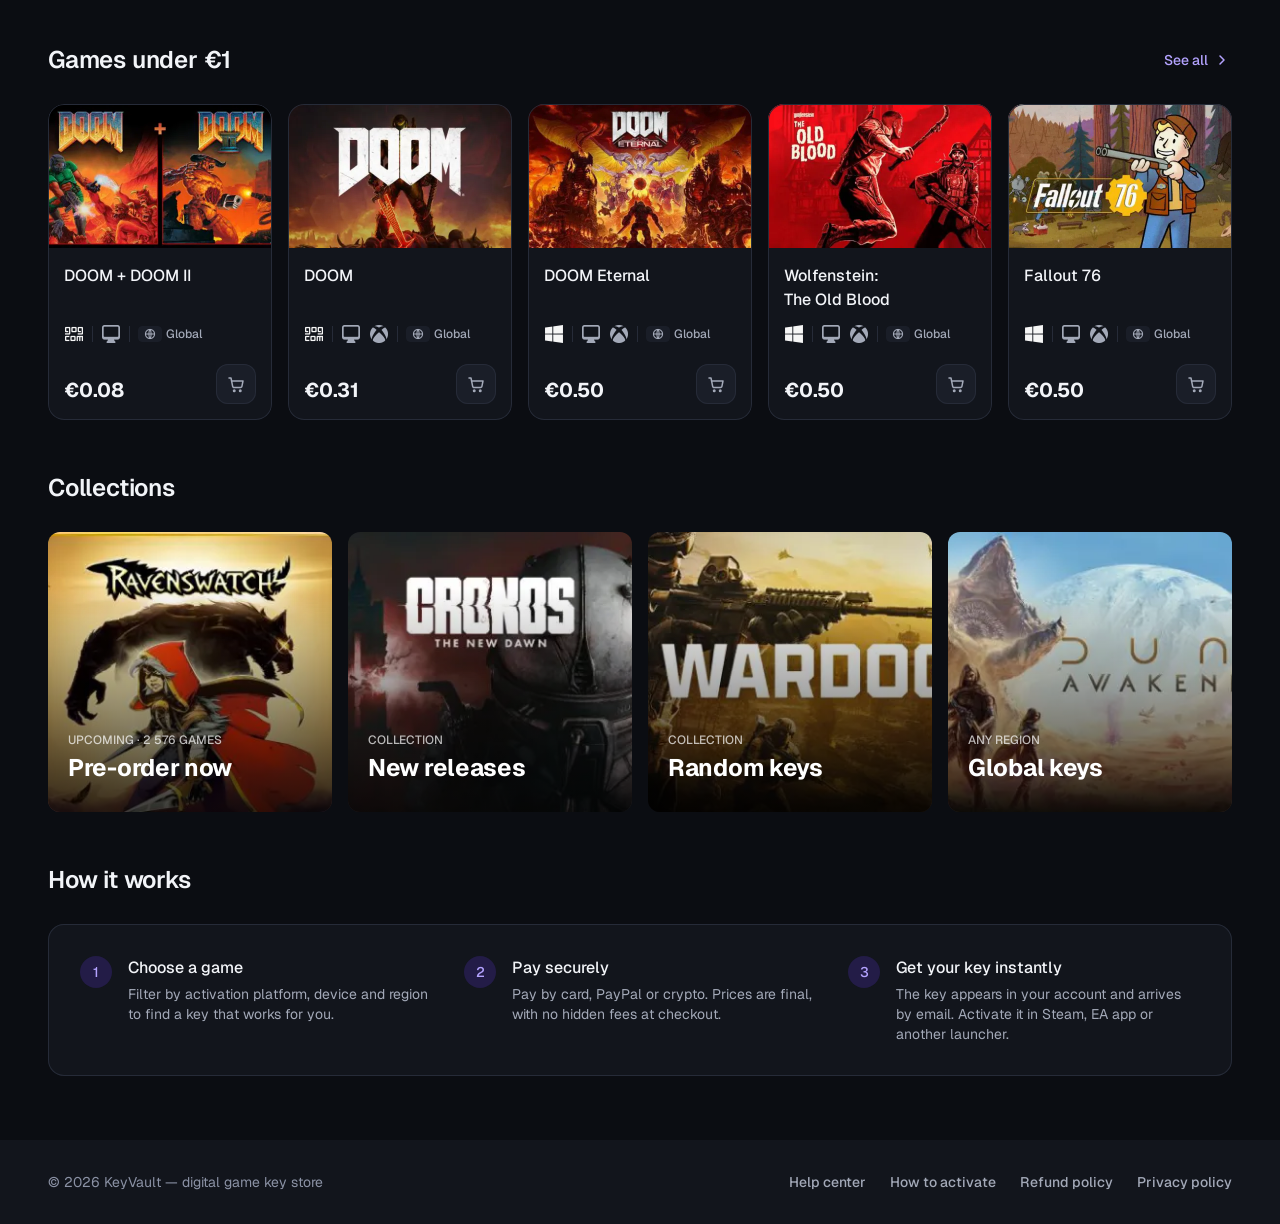
==== commit 91bbdc7a: "Home page; split into pages with shared shell, tokens generated from Figma - index.html: Home (featu" ====
--- a/index.html
+++ b/index.html
@@ -3,788 +3,50 @@
 <head>
 <meta charset="utf-8">
 <meta name="viewport" content="width=device-width, initial-scale=1">
-<title>KeyVault Game Keys</title>
+<title>KeyVault Game Key Store</title>
 <link rel="icon" href="data:image/svg+xml,%3Csvg xmlns=%27http://www.w3.org/2000/svg%27 viewBox=%270 0 32 32%27%3E%3Crect width=%2732%27 height=%2732%27 rx=%278%27 fill=%27url(%23g)%27/%3E%3Cdefs%3E%3ClinearGradient id=%27g%27 x1=%270%27 y1=%270%27 x2=%271%27 y2=%271%27%3E%3Cstop stop-color=%27%237C5CFF%27/%3E%3Cstop offset=%271%27 stop-color=%27%234A3799%27/%3E%3C/linearGradient%3E%3C/defs%3E%3Cg transform=%27translate(9 8) scale(.2)%27 fill=%27%23fff%27%3E%3Cpath d=%27M0 0H20V80H0Z M50 0H70V20H50Z M30 20H50V60H30Z M50 60H70V80H50Z%27/%3E%3C/g%3E%3C/svg%3E">
 <link rel="preconnect" href="https://fonts.googleapis.com">
 <link rel="preconnect" href="https://fonts.gstatic.com" crossorigin>
 <link rel="stylesheet" href="https://fonts.googleapis.com/css2?family=Geist:wght@400;500;600;700&family=Unbounded:wght@700&display=swap">
-<style>
-/* Tokens = Figma "Semantic" + "Spacing & Radius" collections; text classes = Figma text styles */
-:root{
-  color-scheme:dark;
-  --bg-base:#0b0d12;--bg-surface:#12151c;--bg-elevated:#1a1e28;--bg-hover:#232836;
-  --border-default:#262b38;--border-strong:#3a4152;
-  --text-primary:#f2f4f8;--text-secondary:#a3a9b8;--text-tertiary:#8b92a5;--text-on-accent:#fff;--text-on-media-muted:rgba(255,255,255,.7);
-  --status-discount:#3ddc84;--status-discount-text:#06210f;--accent-primary:#7c5cff;--accent-hover:#9378ff;--accent-subtle:#231c47;--accent-text:#b4a3ff;
-  --overlay-on-media:rgba(11,13,18,.55);--overlay-on-media-hover:rgba(11,13,18,.8);--overlay-scrim-strong:rgba(0,0,0,.6);
-  --radius-xs:4px;--radius-sm:8px;--radius-md:12px;--radius-lg:16px;--radius-full:999px;
-  --fx-menu:0 12px 32px rgba(0,0,0,.4);--fx-dropdown:0 16px 48px rgba(0,0,0,.45);--fx-glow:0 12px 32px rgba(124,92,255,.18);
-  --brand-mark-from:#7c5cff;--brand-mark-to:#4a3799;--overlay-shade-from:rgba(0,0,0,0);--overlay-shade-promo:rgba(0,0,0,.75);
-  --gradient-brand-mark:linear-gradient(135deg,var(--brand-mark-from) 0%,var(--brand-mark-to) 100%);
-  --gradient-shade-promo:linear-gradient(180deg,var(--overlay-shade-from) 20%,var(--overlay-shade-promo) 100%);
-  --ff:Geist,system-ui,sans-serif;
-}
-@media (prefers-color-scheme: dark){:root:not([data-theme="light"]){color-scheme:dark}}
-:root[data-theme="dark"]{color-scheme:dark}
-*{box-sizing:border-box;margin:0;padding:0}
-html{-webkit-text-size-adjust:100%}
-body{background:var(--bg-base);color:var(--text-primary);font:400 14px/20px var(--ff);-webkit-font-smoothing:antialiased;min-height:100vh}
-button,input{font:inherit;color:inherit;background:none;border:0;outline:none}
-button{cursor:pointer}
-a{color:inherit;text-decoration:none}
-img{display:block}
-svg.i{width:20px;height:20px;flex:none;display:block}
-:focus-visible{outline:2px solid var(--accent-primary);outline-offset:2px;border-radius:var(--radius-sm)}
-/* Text styles */
-.t-h1{font:700 32px/40px var(--ff);letter-spacing:-.5px}
-.t-h3{font:600 20px/28px var(--ff)}
-.t-mr{font:400 16px/24px var(--ff)}.t-mm{font:500 16px/24px var(--ff)}
-.t-sr{font:400 14px/20px var(--ff)}.t-sm{font:500 14px/20px var(--ff)}
-.t-cm{font:500 12px/16px var(--ff)}.t-caps{font:600 12px/16px var(--ff);letter-spacing:.4px}
-h1,h2,h3{text-wrap:balance}
-/* Pressed: scale .96 (Button, Icon button) */
-.btn,.ib{transition-property:background,color,box-shadow,transform;transition-duration:.15s,.15s,.15s,.1s;transition-timing-function:ease-out}
-.btn:active:not(:disabled),.ib:active:not(:disabled){transform:scale(.96)}
-.t-pl{font:700 20px/28px var(--ff);letter-spacing:-.2px}.t-pm{font:700 16px/24px var(--ff);letter-spacing:-.1px}
-.wrap{max-width:1440px;margin:0 auto;padding:0 48px}
+<link rel="stylesheet" href="assets/tokens.css">
+<link rel="stylesheet" href="assets/kv.css">
+<link rel="stylesheet" href="assets/home.css">
+</head>
+<body data-page="home">
 
-/* ---------- Atoms ---------- */
-/* Button: M 44 / S 36, r12, Primary | Secondary | Ghost */
-.btn{display:inline-flex;align-items:center;justify-content:center;gap:4px;height:36px;padding:0 16px;border-radius:var(--radius-md);font:500 14px/20px var(--ff);white-space:nowrap;position:relative;transition:background .15s,color .15s}
-.btn.m{height:44px;padding:0 20px;font:500 16px/24px var(--ff)}
-.btn-pri{background:var(--accent-primary);color:var(--text-on-accent)}.btn-pri:hover{background:var(--accent-hover)}
-.btn-sec{background:var(--bg-elevated);box-shadow:inset 0 0 0 1px var(--border-strong);color:var(--text-primary)}.btn-sec:hover{background:var(--bg-hover)}
-.btn-ghost{color:var(--text-secondary)}.btn-ghost:hover{background:var(--bg-hover);color:var(--text-primary)}
-.btn svg.i{color:currentColor}
-/* Icon button: M 40 / S 32, r12 */
-.ib{width:40px;height:40px;flex:none;border-radius:var(--radius-md);display:inline-grid;place-items:center;position:relative;background:var(--bg-elevated);box-shadow:inset 0 0 0 1px var(--border-default);color:var(--text-secondary);transition:background .15s,color .15s}
-.ib:hover{background:var(--bg-hover);color:var(--text-primary)}
-.ib.s{width:32px;height:32px}
-.ib.pri{background:var(--accent-primary);box-shadow:none;color:var(--text-on-accent)}.ib.pri:hover{background:var(--accent-hover)}
-.ib.ov{background:var(--overlay-on-media);box-shadow:none;color:var(--text-primary);backdrop-filter:blur(8px);-webkit-backdrop-filter:blur(8px)}.ib.ov:hover{background:var(--overlay-on-media-hover)}
-/* Counter */
-.counter{position:absolute;top:-4px;right:-2px;min-width:20px;height:20px;padding:0 6px;border-radius:var(--radius-full);background:var(--accent-primary);color:#fff;font:600 12px/20px var(--ff);text-align:center}
-.btn-pri .counter{background:#fff;color:var(--accent-primary)}
-.counter[hidden]{display:none}
-/* Input/Search: L 48 (Body/M) / M 40 (Body/S), r12, p8 g4 */
-.field{display:flex;align-items:center;gap:4px;height:40px;padding:0 8px;background:var(--bg-elevated);box-shadow:inset 0 0 0 1px var(--border-default);border-radius:var(--radius-md);color:var(--text-tertiary);transition:box-shadow .15s}
-.field.l{height:48px}
-.field.l input{font:400 16px/24px var(--ff)}
-.field:focus-within{box-shadow:inset 0 0 0 1.5px var(--accent-primary)}
-.field input{flex:1;min-width:0;height:100%;color:var(--text-primary);font:400 14px/20px var(--ff)}
-.field input::placeholder{color:var(--text-tertiary)}
-.field input:focus,.field input:focus-visible{outline:none}
-.field input{background:transparent!important;-webkit-appearance:none;appearance:none}
-.field input:-webkit-autofill,.field input:-webkit-autofill:hover,.field input:-webkit-autofill:focus{-webkit-text-fill-color:var(--text-primary);caret-color:var(--text-primary);-webkit-box-shadow:0 0 0 40px var(--bg-elevated) inset;transition:background-color 9999s}
-.field input::selection{background:var(--accent-subtle);color:var(--text-primary)}
-.field input::-webkit-search-cancel-button{-webkit-appearance:none;appearance:none;width:20px;height:20px;cursor:pointer;background:var(--text-tertiary);-webkit-mask:url("data:image/svg+xml,%3Csvg xmlns='http://www.w3.org/2000/svg' viewBox='0 0 20 20' fill='none'%3E%3Cpath d='M6 6L14 14M14 6L6 14' stroke='black' stroke-width='1.5' stroke-linecap='round'/%3E%3C/svg%3E") center/20px no-repeat;mask:url("data:image/svg+xml,%3Csvg xmlns='http://www.w3.org/2000/svg' viewBox='0 0 20 20' fill='none'%3E%3Cpath d='M6 6L14 14M14 6L6 14' stroke='black' stroke-width='1.5' stroke-linecap='round'/%3E%3C/svg%3E") center/20px no-repeat}
-.field input::-webkit-search-cancel-button:hover{background:var(--text-primary)}
-/* Input/Price: 40, r8, p12 g8 */
-.field.price{border-radius:var(--radius-sm);padding:0 12px;gap:8px}
-.field.price input{font:500 14px/20px var(--ff)}
-/* Chip: Quick 32 p12 / Active 32 p0 8 0 12 */
-.chip{height:32px;padding:0 12px;border-radius:var(--radius-full);background:var(--bg-elevated);box-shadow:inset 0 0 0 1px var(--border-default);color:var(--text-secondary);font:500 14px/20px var(--ff);display:inline-flex;align-items:center;gap:8px;white-space:nowrap}
-.chip:hover{color:var(--text-primary)}
-.chip.on{background:var(--accent-subtle);box-shadow:inset 0 0 0 1px var(--accent-primary);color:var(--accent-text)}
-.ach{height:32px;padding:0 8px 0 12px;border-radius:var(--radius-full);background:var(--bg-hover);color:var(--text-primary);font:500 14px/20px var(--ff);display:inline-flex;align-items:center;gap:4px;white-space:nowrap}
-.ach svg{width:16px;height:16px}
-/* Checkbox 20 r6 / Radio 20 / Toggle 36x20 */
-.box{width:20px;height:20px;border-radius:var(--radius-xs);background:var(--bg-elevated);box-shadow:inset 0 0 0 1.5px var(--border-strong);display:grid;place-items:center;flex:none;color:#fff}
-.box svg{width:16px;height:16px;opacity:0}
-.opt input:checked+.box{background:var(--accent-primary);box-shadow:none}
-.opt input:checked+.box svg{opacity:1}
-.opt input:focus-visible+.box{outline:2px solid var(--accent-primary);outline-offset:2px}
-.rd{width:20px;height:20px;border-radius:var(--radius-full);flex:none;background:var(--bg-elevated);box-shadow:inset 0 0 0 1.5px var(--border-strong);display:grid;place-items:center}
-.on>.rd{background:var(--accent-primary);box-shadow:none}
-.on>.rd:after{content:"";width:8px;height:8px;border-radius:var(--radius-full);background:#fff}
-.tg{width:36px;height:20px;border-radius:var(--radius-full);background:var(--bg-hover);position:relative;flex:none;transition:background .15s}
-.tg:after{content:"";position:absolute;left:2px;top:2px;width:16px;height:16px;border-radius:var(--radius-full);background:var(--text-secondary);transition:transform .15s,background .15s}
-input:checked+.tg{background:var(--accent-primary)}
-input:checked+.tg:after{transform:translateX(16px);background:#fff}
-input:focus-visible+.tg{outline:2px solid var(--accent-primary);outline-offset:2px}
-.flag{width:24px;height:16px;border-radius:var(--radius-xs);flex:none}
-/* Text link: p4 8, accent/text */
-.link{display:inline-flex;align-items:center;gap:4px;padding:4px 8px;color:var(--accent-text);font:500 14px/20px var(--ff)}
-.link svg{transition:transform .15s}
-.link[aria-expanded=true] svg{transform:rotate(180deg)}
+<main class="home"><div class="wrap">
+  <h1 class="sr">KeyVault — game keys for Steam, EA app, Epic Games, GOG and more</h1>
 
-/* ---------- Header/Desktop ---------- */
-.hdr{background:var(--bg-surface);position:sticky;top:0;z-index:40;box-shadow:inset 0 -1px 0 var(--border-default)}
-.top{height:72px}
-.top .wrap{height:100%;display:flex;align-items:center;gap:24px}
-.logo{display:flex;align-items:center;gap:8px;flex:none;font:600 20px/24px var(--ff);letter-spacing:-.6px}
-.logo b{width:32px;height:32px;border-radius:var(--radius-sm);background:var(--gradient-brand-mark);display:grid;place-items:center;color:#fff}
-.top .site{flex:1}
-.hr{display:flex;align-items:center;gap:16px}
-.region{height:40px;padding:0 12px;gap:4px;display:inline-flex;align-items:center;border-radius:var(--radius-md);background:var(--bg-elevated);box-shadow:inset 0 0 0 1px var(--border-default);font:500 14px/20px var(--ff);color:var(--text-primary)}
-.region svg{color:var(--text-secondary)}
-.region:hover{background:var(--bg-hover)}
-.actions{display:flex;gap:8px}
-.nav.hide{transform:translateY(-100%)}
-.nav{position:sticky;top:72px;z-index:39;background:var(--bg-surface);transition:transform .25s ease-out;height:48px;border-bottom:1px solid var(--border-default)}
-.nav .wrap{height:100%;display:flex;align-items:center;gap:4px;padding-left:40px}
-.nav ul{display:flex;list-style:none;gap:4px;flex:1}
-.nav-i{height:40px;padding:0 8px 0 12px;display:flex;align-items:center;gap:4px;border-radius:var(--radius-sm);color:var(--text-secondary);font:500 14px/20px var(--ff)}
-.nav-i svg{width:16px;height:16px;color:var(--text-tertiary);transition:transform .15s}
-.nav-i.on{color:var(--text-primary)}.nav-i.on svg{color:var(--text-secondary)}
-.nav-i:hover,.nav-i[aria-expanded=true]{background:var(--bg-hover);color:var(--text-primary)}
-.nav-i:hover svg,.nav-i[aria-expanded=true] svg{color:var(--text-secondary)}
-.nav-i[aria-expanded=true] svg{transform:rotate(180deg)}
-.nav .links{display:flex;gap:24px;color:var(--text-secondary);font:500 14px/20px var(--ff)}
-.nav .links a:hover{color:var(--text-primary)}
-/* Nav/Dropdown — Game keys: 992, p24 g32, r16, bg elevated */
-.mega{position:absolute;left:40px;top:128px;width:992px;max-width:calc(100vw - 32px);background:var(--bg-elevated);box-shadow:inset 0 0 0 1px var(--border-default),var(--fx-dropdown);border-radius:var(--radius-lg);padding:24px;display:none;grid-template-columns:200px 200px 200px 248px;gap:32px;z-index:50}
-.mega.open{display:grid}
-.mega .col{display:flex;flex-direction:column;gap:4px}
-.mega .cap{color:var(--text-tertiary);margin-bottom:12px}
-.ml{display:flex;align-items:center;gap:4px;height:36px;padding:0 8px;border-radius:var(--radius-sm);color:var(--text-secondary);font:500 14px/20px var(--ff)}
-.ml:hover{background:var(--bg-hover);color:var(--text-primary)}
-.ml img,.ml svg{width:20px;height:20px;flex:none}
-.ml .ct{margin-left:auto;color:var(--text-tertiary)}
-.promo{position:relative;border-radius:var(--radius-md);overflow:hidden;height:280px;background:center/cover}
-.promo:after{content:"";position:absolute;inset:0;background:var(--gradient-shade-promo)}
-.promo div{position:absolute;left:20px;right:20px;top:200px;z-index:1;display:flex;flex-direction:column;gap:4px}
-.promo small{font:500 12px/16px var(--ff);color:var(--text-on-media-muted);text-transform:uppercase}
-.promo strong{font:700 24px/32px Unbounded,var(--ff);color:#fff;letter-spacing:-.3px}
-/* Sort/Menu: 240, p4, r12, bg elevated; Menu/Item 40 p12 g8 r8 */
-.pop{position:absolute;width:240px;background:var(--bg-elevated);box-shadow:inset 0 0 0 1px var(--border-default),var(--fx-menu);border-radius:var(--radius-md);padding:4px;z-index:60;display:none}
-.pop.open{display:block}
-.mi{display:flex;align-items:center;gap:8px;width:100%;height:40px;padding:0 12px;border-radius:var(--radius-sm);color:var(--text-secondary);font:500 14px/20px var(--ff);text-align:left}
-.mi .c{display:flex;align-items:center;gap:4px;flex:1}
-.mi:hover{background:var(--bg-hover)}
-.mi.on{color:var(--accent-text)}
-.mi .chk{visibility:hidden}.mi.on .chk{visibility:visible}
+  <section class="hero" id="hero" aria-roledescription="carousel" aria-label="Featured games"></section>
 
-/* ---------- Page ---------- */
-main{padding:24px 0 64px}
-.head{display:flex;flex-direction:column;gap:16px;margin-bottom:24px}
-.crumbs{display:flex;align-items:center;gap:4px;color:var(--text-tertiary)}
-.crumbs svg{width:16px;height:16px}
-.crumbs span:last-child{color:var(--text-primary)}
-.crumbs a:hover{color:var(--text-primary)}
-.ttl{display:flex;align-items:baseline;gap:12px}
-.ttl small{color:var(--text-tertiary)}
-.layout{display:grid;grid-template-columns:264px 1fr;gap:24px;align-items:start}
+  <section class="sec" aria-labelledby="h-plat">
+    <div class="sec-h"><h2 class="t-h2" id="h-plat">Shop by platform</h2><a class="tlink" href="catalog.html">All<span class="dl"> platforms</span><svg class="i" viewBox="0 0 20 20" fill="none" data-i="chevron-right"></svg></a></div>
+    <div class="plats scroll" id="plats"></div>
+  </section>
 
-/* Filters panel: 264, r16, bg surface, pb8 */
-.panel{width:264px;background:var(--bg-surface);box-shadow:inset 0 0 0 1px var(--border-default);border-radius:var(--radius-lg);padding-bottom:8px;position:sticky;top:136px;align-self:start}
-.sheet-b::-webkit-scrollbar,.ms-body::-webkit-scrollbar{width:8px}
-.sheet-b::-webkit-scrollbar-track,.ms-body::-webkit-scrollbar-track{background:transparent;margin:12px 0}
-.sheet-b::-webkit-scrollbar-thumb,.ms-body::-webkit-scrollbar-thumb{background:var(--border-strong);border-radius:4px;border:2px solid var(--bg-surface)}
-/* Panel header: 60, p12 8 12 16 */
-.panel-h{display:flex;align-items:center;gap:8px;height:60px;padding:12px 8px 12px 16px;box-shadow:inset 0 -1px 0 var(--border-default)}
-.panel-h h2{flex:1}
-/* Filter/Group: p16 8 16 8, g8; Filter/Header 24 p0 8 g8 */
-.grp{display:flex;flex-direction:column;gap:8px;padding:16px 8px;box-shadow:inset 0 -1px 0 var(--border-default)}
+  <section class="sec popular" aria-labelledby="h-pop">
+    <div class="sec-h"><h2 class="t-h2" id="h-pop">Popular now</h2><a class="tlink" href="catalog.html">See all<svg class="i" viewBox="0 0 20 20" fill="none" data-i="chevron-right"></svg></a></div>
+    <div class="tabs" role="tablist" aria-label="Popular now" id="tabs"></div>
+    <div class="hgrid" id="popGrid" role="tabpanel"></div>
+  </section>
 
-.grp.price{padding:16px;gap:16px}
-.grp-h{display:flex;align-items:center;gap:8px;width:100%;height:24px;padding:0 8px;font:500 16px/24px var(--ff);text-align:left;color:var(--text-primary)}
-.grp.price .grp-h{padding:0}
-.grp-h .tt{flex:1}
-.grp-h .n{min-width:24px;height:16px;padding:0 8px;border-radius:var(--radius-full);background:var(--accent-subtle);color:var(--accent-text);font:500 12px/16px var(--ff);text-align:center}
-.grp-h .chev{color:var(--text-secondary);transition:transform .15s;transform:rotate(180deg)}
-.grp:not(.open) .grp-h .chev{transform:none}
-.grp-b{display:none;flex-direction:column;gap:8px}
-.grp.price .grp-b{gap:16px}
-.grp.open .grp-b{display:flex}
-.grp .sbox{padding:0 8px 4px}
-/* Filter/Option: 36, p0 8, g12, r8 */
-.opts{display:flex;flex-direction:column}
-.opt{display:flex;align-items:center;gap:12px;height:36px;padding:0 8px;border-radius:var(--radius-sm);cursor:pointer;color:var(--text-secondary);font:500 14px/20px var(--ff)}
-.opt:hover{background:var(--bg-hover)}
-.opt input{position:absolute;opacity:0;pointer-events:none}
-.opt.sel{color:var(--text-primary)}
-.opt .lead{width:24px;height:24px;display:grid;place-items:center;flex:none}
-.opt .lead img{width:20px;height:20px}
-.opt .lead img.flag{width:24px;height:16px}
-.opt .lab{flex:1;min-width:0;white-space:nowrap;overflow:hidden;text-overflow:ellipsis}
-.opt .ct{color:var(--text-tertiary);font:500 12px/16px var(--ff)}
-.nores{color:var(--text-tertiary);padding:8px}
-.grp .link{align-self:flex-start}
-/* Filter/Price range */
-.range{position:relative;height:20px}
-.range .trk,.range .fill{position:absolute;top:8px;height:4px;border-radius:var(--radius-full)}
-.range .trk{left:0;right:0;background:var(--bg-hover)}
-.range .fill{background:var(--accent-primary)}
-.range input{position:absolute;inset:0 -8px;width:calc(100% + 16px);-webkit-appearance:none;appearance:none;background:none;pointer-events:none}
-.range input::-webkit-slider-thumb{-webkit-appearance:none;pointer-events:auto;width:16px;height:16px;border-radius:50%;background:#fff;border:4px solid var(--accent-primary);cursor:grab}
-.range input::-moz-range-thumb{pointer-events:auto;width:8px;height:8px;border-radius:50%;background:#fff;border:4px solid var(--accent-primary);cursor:grab}
-.prices{display:flex;align-items:center;gap:8px}
-.prices .field{flex:1;min-width:0}
-.prices .field span{color:var(--text-tertiary)}
-.prices i{color:var(--text-tertiary);font-style:normal}
-.chips{display:flex;flex-wrap:wrap;gap:8px}
-/* Switches: p16 16 8 16 g12; Switch row 20 g12 */
-.toggles{display:flex;flex-direction:column;gap:12px;padding:16px 16px 8px}
-.sw{display:flex;align-items:center;gap:12px;height:20px;color:var(--text-secondary);font:500 14px/20px var(--ff);cursor:pointer}
-.sw span:first-child{flex:1}
-.sw input{position:absolute;opacity:0}
+  <section class="sec cheap" aria-labelledby="h-cheap">
+    <div class="sec-h"><h2 class="t-h2" id="h-cheap">Games under €1</h2><a class="tlink" href="catalog.html">See all<svg class="i" viewBox="0 0 20 20" fill="none" data-i="chevron-right"></svg></a></div>
+    <div class="hgrid scroll" id="cheapRow"></div>
+  </section>
 
-/* Toolbar: 48, g12 */
-.results{display:flex;flex-direction:column;gap:16px;min-width:0}
-.bar{display:flex;align-items:center;gap:12px}
-.bar .field{flex:1}
-/* Sort/Trigger: 44, p12 g4, r12 */
-.sortb{height:44px;padding:0 12px;gap:4px;display:inline-flex;align-items:center;border-radius:var(--radius-md);background:var(--bg-elevated);box-shadow:inset 0 0 0 1px var(--border-default);font:500 14px/20px var(--ff);white-space:nowrap}
-.sortb[aria-expanded=true]{box-shadow:inset 0 0 0 1px var(--accent-primary)}
-.sortb .k{color:var(--text-tertiary);font-weight:400}
-.sortb .lead{color:var(--text-tertiary)}
-.sortb .chev{color:var(--text-secondary)}
-/* View toggle: 84x44, p4 g4, r12; Segment 36 r8 */
-.seg{display:flex;align-items:center;gap:4px;height:44px;padding:0 4px;background:var(--bg-elevated);box-shadow:inset 0 0 0 1px var(--border-default);border-radius:var(--radius-md)}
-.seg button{width:36px;height:36px;border-radius:var(--radius-sm);color:var(--text-tertiary);display:grid;place-items:center}
-.seg button.on{background:var(--bg-hover);color:var(--text-primary)}
-.seg button:hover{color:var(--text-primary)}
-/* Results meta: 36, g8 */
-.meta{display:flex;align-items:center;flex-wrap:wrap;gap:8px;min-height:36px}
-.found{padding-right:8px;color:var(--text-secondary);display:flex;gap:4px}.found b{color:var(--text-primary);font-weight:500}
-.meta .chips{display:contents}
+  <section class="sec" aria-labelledby="h-col">
+    <div class="sec-h"><h2 class="t-h2" id="h-col">Collections</h2></div>
+    <div class="cols scroll" id="cols"></div>
+  </section>
 
-/* ---------- Game card ---------- */
-.grid{display:grid;grid-template-columns:repeat(4,1fr);gap:16px}
-.card{position:relative;background:var(--bg-surface);border-radius:var(--radius-lg);overflow:hidden;display:flex;flex-direction:column;transition:background .15s,border-color .15s,box-shadow .15s}
-.card:after{content:"";position:absolute;inset:0;border-radius:inherit;box-shadow:inset 0 0 0 1px var(--border-default);pointer-events:none;z-index:2}
-.card:hover{background:var(--bg-elevated);box-shadow:var(--fx-glow)}
-.card:hover:after{box-shadow:inset 0 0 0 1px var(--accent-primary)}
-.cv{position:relative;height:144px;background:var(--bg-elevated);flex:none;overflow:hidden}
-.cv img{width:100%;height:100%;object-fit:cover}
-.cv .ib{position:absolute;top:12px;right:12px;opacity:0;transition:opacity .15s}
-.card:hover .cv .ib,.cv .ib.on,.cv .ib:focus-visible{opacity:1}
-.ib.on svg path{fill:currentColor}
-.cb{padding:16px;display:flex;flex-direction:column;gap:12px;flex:1}
-.cl:before{content:"";position:absolute;inset:0;z-index:1}
-.cl:focus-visible{outline:none}.card:has(.cl:focus-visible){outline:2px solid var(--accent-primary);outline-offset:2px}
-.card button{z-index:3}.prow>.ib,.lact{position:relative}
-.cb h3{font:500 16px/24px var(--ff);height:48px;display:-webkit-box;-webkit-line-clamp:2;-webkit-box-orient:vertical;overflow:hidden}
-.plat{display:flex;align-items:center;gap:8px;height:20px}
-.plat img{width:20px;height:20px}
-.plat .sep{width:1px;height:16px;background:var(--border-default)}
-.info{display:contents}
-.prow{display:flex;align-items:flex-end;gap:8px;height:48px}
-.prow .price{flex:1;display:flex;flex-direction:column}
-.oldrow{display:flex;gap:8px;font:400 14px/20px var(--ff)}
-.oldrow s{color:var(--text-tertiary)}
-.oldrow b{color:var(--status-discount);font-weight:500}
-.reg{display:flex;align-items:center;gap:4px;color:var(--text-secondary);font:500 12px/16px var(--ff)}
-.reg img.flag{width:24px;height:16px}
-.dbadge{position:absolute;top:12px;left:12px;height:24px;padding:0 8px;border-radius:var(--radius-sm);background:var(--status-discount);color:var(--status-discount-text);font:500 14px/24px var(--ff)}
-.list .dbadge{top:8px;left:8px}
-.card .sub,.card .lact{display:none}
-.card:hover .prow>.ib{background:var(--accent-primary);box-shadow:none;color:var(--text-on-accent)}
-.prow .ib.added{background:var(--accent-subtle);box-shadow:inset 0 0 0 1px var(--accent-primary);color:var(--accent-text)}
-/* List view: 120, p12 20 12 12, g20; media 168x96 r12 */
-.grid.list{grid-template-columns:1fr;gap:16px}
-.list .card{flex-direction:row;align-items:center;gap:20px;padding:12px 20px 12px 12px;height:120px}
-.list .cv{width:168px;height:96px;border-radius:var(--radius-xs)}
-.list .cv .ib{display:none}
-.list .cb{padding:0;flex-direction:row;align-items:center;gap:20px;min-width:0}
-.list .info{display:flex;flex-direction:column;gap:8px;flex:1;min-width:0}
-.list .cb h3{height:auto;-webkit-line-clamp:1}
-.list .card .sub{display:block;color:var(--text-tertiary)}
-.list .prow{height:auto;align-items:center;gap:20px;flex:none}
-.list .prow .price{align-items:flex-end}
-.list .prow>.ib{display:none}
-.list .card .lact{display:flex;gap:8px;align-items:center}
-.list .card:hover .btn-pri{background:var(--accent-hover)}
-
-/* Empty state: p64 16, g16, r16, dashed border/strong */
-.empty{grid-column:1/-1;display:flex;flex-direction:column;align-items:center;gap:16px;text-align:center;padding:64px 16px;border:1px dashed var(--border-strong);border-radius:var(--radius-lg)}
-.empty .tx{display:flex;flex-direction:column;align-items:center;gap:8px}
-.empty p{color:var(--text-secondary)}
-
-/* Pagination: pt24 g16; Progress 240 g8; items 40 r12 */
-.pg{display:flex;flex-direction:column;align-items:center;gap:16px;padding-top:24px;margin-top:0}
-.pg .prog{display:flex;flex-direction:column;align-items:center;gap:8px}
-.pg .vw{color:var(--text-secondary)}
-.pg .pr{width:240px;height:4px;border-radius:var(--radius-full);background:var(--bg-hover);overflow:hidden}
-.pg .pr i{display:block;height:100%;background:var(--accent-primary);border-radius:var(--radius-full);min-width:16px}
-.pages{display:flex;gap:8px}
-.pi{min-width:40px;height:40px;padding:0 4px;border-radius:var(--radius-md);background:var(--bg-elevated);color:var(--text-secondary);font:500 14px/20px var(--ff);display:inline-flex;align-items:center;justify-content:center;gap:4px}
-.pi:hover:not(:disabled){background:var(--bg-hover)}
-.pi.on{background:var(--accent-primary);color:var(--text-on-accent)}
-.pi:disabled{color:var(--text-tertiary);cursor:default}
-.pi.dots{background:none}
-.pi.prev{padding:0 12px 0 4px}.pi.next{padding:0 4px 0 12px}
-.pages .ib.mob{display:none}
-
-/* Footer: 84, p32 48, g24 */
-footer{background:var(--bg-surface)}
-footer .wrap{display:flex;align-items:center;gap:24px;padding-top:32px;padding-bottom:32px}
-footer .cp{flex:1;color:var(--text-tertiary)}
-footer nav{display:flex;gap:24px;color:var(--text-secondary);font:500 14px/20px var(--ff)}
-footer nav a:hover{color:var(--text-primary)}
-footer .mlinks{display:none}
-
-/* ---------- Mobile-only ---------- */
-.m-only{display:none!important}
-.scrim{position:fixed;inset:0;background:var(--overlay-scrim-strong);z-index:80;opacity:0;pointer-events:none;transition:opacity .2s}
-.scrim.open{opacity:1;pointer-events:auto}
-/* Bottom sheet: r20 top, bg surface; grabber 16; header 52; footer 88 */
-.sheet{position:fixed;left:0;right:0;bottom:0;max-height:calc(100vh - 44px);background:var(--bg-surface);border-radius:20px 20px 0 0;z-index:90;transform:translateY(100%);transition:transform .25s ease;display:flex;flex-direction:column}
-.sheet.open{transform:none}
-.grab{height:16px;padding:8px 0 4px;flex:none;display:flex;justify-content:center}
-.grab:before{content:"";width:40px;height:4px;border-radius:var(--radius-full);background:var(--border-strong)}
-.sheet-h{display:flex;align-items:center;gap:8px;height:52px;padding:8px 12px 12px 16px;box-shadow:inset 0 -1px 0 var(--border-default);flex:none}
-.sheet-h h2{flex:1}
-.sheet-b{overflow:auto;flex:1;padding:0 8px}
-.sheet-f{display:flex;flex-direction:column;gap:12px;padding:12px 16px 32px;box-shadow:inset 0 1px 0 var(--border-default);background:var(--bg-surface);flex:none}
-.sheet-f .btn{width:100%}
-/* Sort sheet options: p8 8 32 8; Radio option 48 p0 8 g12 r8 */
-.sopts{padding:8px 8px 32px}
-.ropt{display:flex;align-items:center;gap:12px;height:48px;padding:0 8px;border-radius:var(--radius-sm);width:100%;font:500 16px/24px var(--ff);color:var(--text-secondary);text-align:left}
-.ropt.on{background:var(--bg-hover);color:var(--text-primary)}
-.ropt svg{color:currentColor}
-/* Mobile menu: 320; header 56 p0 16 g8; links p8; Menu/Link 36 p0 8 g4 r8; divider p8 */
-.drawer{position:fixed;top:0;bottom:0;left:0;width:320px;max-width:86vw;background:var(--bg-surface);z-index:90;transform:translateX(-100%);transition:transform .25s;display:flex;flex-direction:column}
-.drawer.open{transform:none}
-.drawer .dh{height:56px;display:flex;align-items:center;gap:8px;padding:0 16px;box-shadow:inset 0 -1px 0 var(--border-default);flex:none}
-.drawer .dh .logo{flex:1}
-.drawer .db{padding:8px;display:flex;flex-direction:column;overflow:auto}
-.drawer .ml svg{color:var(--text-secondary)}
-.drawer .dv{padding:8px}.drawer .dv:before{content:"";display:block;height:1px;background:var(--border-default)}
-/* Mobile search (Header/Mobile State=Search open) */
-.msearch{display:none}
-.msearch.open{display:block;position:fixed;inset:0;z-index:70;background:var(--bg-base)}
-.ms-top{height:56px;display:flex;align-items:center;gap:8px;padding:0 16px;background:var(--bg-surface);border-bottom:1px solid var(--border-default)}
-.ms-top .field{flex:1}
-.ms-top .field:has(input:placeholder-shown){box-shadow:inset 0 0 0 1.5px var(--accent-primary)}
-.ms-top .field:has(input:not(:placeholder-shown)){box-shadow:inset 0 0 0 1px var(--border-default)}
-.ms-body{padding:16px 8px;overflow:auto;height:calc(100% - 56px);display:flex;flex-direction:column;gap:24px}
-.ms-sec{display:flex;flex-direction:column;gap:8px}
-.ms-sec .cap{padding:0 8px;color:var(--text-tertiary)}
-.ms-sec .chips{padding:0 8px}
-/* Search/Suggestion: 52, p8 g12 r8; thumb 64x36 r8 */
-.sug{display:flex;align-items:center;gap:12px;height:52px;padding:8px;width:100%;border-radius:var(--radius-sm);text-align:left}
-.sug:hover{background:var(--bg-elevated)}
-.sug .th{width:64px;height:36px;border-radius:var(--radius-sm);object-fit:cover;flex:none}
-.sug .nm{flex:1;min-width:0;display:flex;flex-direction:column;gap:4px}
-.sug .nm span:first-child{white-space:nowrap;overflow:hidden;text-overflow:ellipsis}
-.sug mark{background:none;color:var(--accent-text)}
-.sug .meta2{display:flex;gap:4px}
-.sug .meta2 img{width:16px;height:16px}
-.ms-all{width:calc(100% - 16px);margin:0 8px}
-.ms-empty{color:var(--text-secondary);padding:24px 8px;text-align:center}
-.ms-empty b{display:block;color:var(--text-primary);font:500 16px/24px var(--ff);margin-bottom:4px}
-
-@media (max-width:1279px){
-  .grid{grid-template-columns:repeat(3,1fr)}
-  .mega{width:752px;grid-template-columns:repeat(3,1fr)}
-  .mega .promo{display:none}
-}
-@media (max-width:1023px){
-  .wrap{padding:0 16px}
-  .d-only{display:none!important}
-  .m-only{display:flex!important}
-  .ib.m-only{display:inline-grid!important}
-  /* Header/Mobile: 56, p0 16, g8 */
-  .hdr{box-shadow:inset 0 -1px 0 var(--border-default)}
-  .top{height:56px}
-  .top .wrap{gap:8px}
-  .top .logo{flex:1}
-  main{padding:20px 0 32px}
-  .head{margin-bottom:16px}
-  .ttl{gap:8px}
-  .t-h1{font-size:24px;line-height:32px;letter-spacing:-.3px}
-  .ttl small{font:400 14px/20px var(--ff)}
-  .layout{grid-template-columns:1fr}
-  .results{gap:16px}
-  .bar{flex-direction:column;align-items:stretch;gap:16px}
-  .bar .field.l{flex:none}
-  .mrow{display:flex;gap:8px}
-  .mrow .btn{flex:1}
-  .meta{flex-direction:column;align-items:flex-start;gap:16px}
-  .meta .achips{display:flex;gap:8px;flex-wrap:wrap;align-items:center}
-  .found{order:2;padding:0}
-  .grid{grid-template-columns:repeat(3,1fr);gap:12px}
-  .cv .ib{opacity:1;top:8px;right:8px}
-  .card:hover{background:var(--bg-surface);box-shadow:none}
-  .card:hover:after{box-shadow:inset 0 0 0 1px var(--border-default)}
-  .card:hover .prow>.ib{background:var(--bg-elevated);box-shadow:inset 0 0 0 1px var(--border-default);color:var(--text-secondary)}
-  /* Compact card: media 100, body p12 g8, title Body/S Medium, Price/M, cart S */
-  .cv{height:100px}
-  .cb{padding:12px;gap:8px}
-  .cb h3{font:500 14px/20px var(--ff);height:40px}
-  .prow{height:44px}
-  .prow .cur{font:700 16px/24px var(--ff);letter-spacing:-.1px}
-  .oldrow{gap:4px;font:500 12px/16px var(--ff)}
-  .reg span{display:none}
-  .dbadge{top:8px;left:8px}
-  /* Game card View=Row (mobile list): p8 g12 r16; media 120x68 r8; Price/M + cart S */
-  .grid.list{gap:12px}
-  .list .card{height:auto;gap:12px;padding:8px}
-  .list .cv{width:120px;height:68px;border-radius:var(--radius-sm)}
-  .list .cb{gap:12px}
-  .list .info{gap:8px}
-  .list .cb h3{font:500 14px/20px var(--ff);-webkit-line-clamp:2}
-  .list .card .sub{display:none}
-  .list .prow{flex-direction:column;align-items:flex-end;gap:8px}
-  .list .prow .price{align-items:flex-end}
-  .list .prow>.ib{display:inline-grid}
-  .list .card .lact{display:none}
-  /* Pagination Device=Mobile: pt8 g12; progress 160 */
-  .pg{padding-top:8px;gap:12px}
-  .pg .prog{gap:12px}
-  .pg .pr{width:160px}
-  .pi.prev,.pi.next{display:none}
-  .pages .ib.mob{display:inline-grid}
-  /* Footer Device=Mobile: p24 16, g8 */
-  footer .wrap{flex-direction:column;align-items:flex-start;gap:8px;padding-top:24px;padding-bottom:24px}
-  .dl{display:none}
-  footer .mlinks{display:block;color:var(--text-secondary);font:500 14px/20px var(--ff)}
-  footer .cp{order:2;flex:none;font:500 12px/16px var(--ff)}
-  /* Touch targets >= 44 (Figma: Icon button L, Button M, Filter/Option Size=Touch, Input L) */
-  .top .ib,.mrow .ib,.prow>.ib,.pages .ib.mob,.sheet-h .ib,.drawer .dh .ib{width:44px!important;height:44px!important}
-  .cv .ib.s{width:40px;height:40px}
-  .mrow .btn,.achips .btn,.ms-top .btn{height:44px;padding:0 20px;font:500 16px/24px var(--ff)}
-  .pi{min-width:44px;height:44px}
-  .sheet .opt{height:44px}
-  .sheet .field,.ms-top .field{height:48px}
-  .sheet .field input,.ms-top .field input{font-size:16px;line-height:24px}
-  .sheet .field.price input{font:500 16px/24px var(--ff)}
-  .sheet-h{height:64px}
-  .drawer .ml{height:44px}
-  .chip,.ach,.link{position:relative}
-  .chip:after,.ach:after,.link:after{content:"";position:absolute;inset:-6px -2px}
-  .cv .ib.s:after{content:"";position:absolute;inset:-2px}
-  .grp-h{position:relative}.grp-h:after{content:"";position:absolute;inset:-10px -8px}
-  .sheet .range input{inset:-12px -8px}
-}
-@media (max-width:639px){
-  .grid{grid-template-columns:repeat(2,1fr)}
-}
-@media (prefers-reduced-motion:reduce){*{transition:none!important}}
-</style>
-</head>
-<body>
-
-<header class="hdr">
-  <div class="top"><div class="wrap">
-    <button class="ib m-only" id="menuBtn" aria-label="Menu"><svg class="i" viewBox="0 0 20 20" fill="none" data-i="menu"></svg></button>
-    <a href="#" class="logo" aria-label="KeyVault home"><b><svg width="14" height="16" viewBox="0 0 70 80" aria-hidden="true"><path d="M0 0H20V80H0Z M50 0H70V20H50Z M30 20H50V60H30Z M50 60H70V80H50Z" fill="#fff"/></svg></b>keyvault</a>
-    <label class="field l site d-only"><svg class="i" viewBox="0 0 20 20" fill="none" data-i="search"></svg><input type="search" autocomplete="off" placeholder="Search games, gift cards, software…" aria-label="Search the store"></label>
-    <div class="hr d-only">
-      <button class="region" aria-label="Region and currency: Portugal, EUR"><svg class="i" viewBox="0 0 20 20" fill="none" data-i="globe"></svg>Portugal · EUR</button>
-      <div class="actions">
-        <button class="ib" aria-label="Wishlist"><svg class="i" viewBox="0 0 20 20" fill="none" data-i="heart"></svg><span class="counter wishCt" hidden>0</span></button>
-        <button class="ib" aria-label="Cart"><svg class="i" viewBox="0 0 20 20" fill="none" data-i="cart"></svg><span class="counter cartCt" hidden>0</span></button>
-        <button class="ib" aria-label="Account"><svg class="i" viewBox="0 0 20 20" fill="none" data-i="user"></svg></button>
-      </div>
-    </div>
-    <button class="ib m-only" id="mSearchBtn" aria-label="Search" aria-expanded="false"><svg class="i" viewBox="0 0 20 20" fill="none" data-i="search"></svg></button>
-    <button class="ib m-only" aria-label="Wishlist"><svg class="i" viewBox="0 0 20 20" fill="none" data-i="heart"></svg><span class="counter wishCt" hidden>0</span></button>
-    <button class="ib m-only" aria-label="Cart"><svg class="i" viewBox="0 0 20 20" fill="none" data-i="cart"></svg><span class="counter cartCt" hidden>0</span></button>
-  </div></div>
-  <div class="msearch" id="msearch" role="dialog" aria-modal="true" aria-label="Search">
-    <div class="ms-top"><label class="field"><svg class="i" viewBox="0 0 20 20" fill="none" data-i="search"></svg><input id="msq" type="search" placeholder="Search games, gift cards…" aria-label="Search the store" autocomplete="off"></label><button class="btn btn-ghost" id="msCancel">Cancel</button></div>
-    <div class="ms-body" id="msBody"></div>
-  </div>
-  <div class="mega" id="mega"></div>
-</header>
-<nav class="nav d-only" aria-label="Catalog"><div class="wrap">
-    <ul id="navList"></ul>
-    <div class="links"><a href="#">Help center</a><a href="#">How to activate</a></div>
-  </div></nav>
-
-<main><div class="wrap">
-  <div class="head">
-    <nav class="crumbs d-only" aria-label="Breadcrumbs"><a href="#">Home</a><svg viewBox="0 0 20 20" fill="none" data-i="chevron-right"></svg><a href="#">Game keys</a><svg viewBox="0 0 20 20" fill="none" data-i="chevron-right"></svg><span>Steam</span></nav>
-    <div class="ttl"><h1 class="t-h1">Steam game keys</h1><small class="t-mr">26 633<span class="dl">&nbsp;products</span></small></div>
-  </div>
-
-  <div class="layout">
-    <aside class="panel d-only" aria-label="Filters">
-      <div class="panel-h"><h2 class="t-h3">Filters</h2><button class="btn btn-ghost" data-act="reset">Reset all</button></div>
-      <div id="fDesk"></div>
-    </aside>
-
-    <section class="results" aria-label="Products">
-      <div class="bar">
-        <label class="field l"><svg class="i" viewBox="0 0 20 20" fill="none" data-i="search"></svg><input id="q" type="search" autocomplete="off" placeholder="Search in Game keys…" aria-label="Search in Game keys"></label>
-        <div class="d-only" style="position:relative;display:flex;gap:12px">
-          <button class="sortb" id="sortBtn" aria-haspopup="true" aria-expanded="false"><svg class="i lead" viewBox="0 0 20 20" fill="none" data-i="sort"></svg><span class="k">Sort:</span><span class="sortLbl">Most popular</span><svg class="i chev" viewBox="0 0 20 20" fill="none" data-i="chevron-down"></svg></button>
-          <div class="pop" id="sortPop" style="top:52px;left:0" role="menu"></div>
-          <div class="seg" role="group" aria-label="View">
-            <button data-view="grid" class="on" aria-label="Grid view"><svg class="i" viewBox="0 0 20 20" fill="none" data-i="grid"></svg></button>
-            <button data-view="list" aria-label="List view"><svg class="i" viewBox="0 0 20 20" fill="none" data-i="list"></svg></button>
-          </div>
-        </div>
-        <div class="mrow m-only">
-          <button class="btn btn-sec" id="openFilters"><svg class="i" viewBox="0 0 20 20" fill="none" data-i="filter"></svg>Filters<span class="counter" id="fCt" hidden></span></button>
-          <button class="btn btn-sec" id="openSort"><svg class="i" viewBox="0 0 20 20" fill="none" data-i="sort"></svg><span class="sortLbl">Most popular</span></button>
-          <button class="ib s" id="mView" aria-label="Toggle list view" style="width:36px;height:36px"><svg class="i" viewBox="0 0 20 20" fill="none" data-i="list"></svg></button>
-        </div>
-      </div>
-      <div class="meta"><span class="found"><b id="found">19 201</b>games found</span><div class="achips chips" id="active"></div></div>
-      <div class="grid" id="grid"></div>
-      <div class="pg" id="pg"></div>
-    </section>
-  </div>
+  <section class="sec" aria-labelledby="h-how">
+    <div class="sec-h"><h2 class="t-h2" id="h-how">How it works</h2></div>
+    <ol class="steps" id="steps"></ol>
+  </section>
 </div></main>
 
-<footer><div class="wrap">
-  <span class="cp">© 2026 KeyVault<span class="dl"> — digital game key store</span></span>
-  <nav class="dl"><a href="#">Help center</a><a href="#">How to activate</a><a href="#">Refund policy</a><a href="#">Privacy policy</a></nav>
-  <span class="mlinks"><a href="#">Help center</a> · <a href="#">How to activate</a> · <a href="#">Refund policy</a></span>
-</div></footer>
-
-<div class="scrim" id="scrim"></div>
-<div class="sheet" id="fSheet" role="dialog" aria-modal="true" aria-label="Filters">
-  <div class="grab"></div>
-  <div class="sheet-h"><h2 class="t-h3">Filters</h2><button class="ib s" data-close aria-label="Close"><svg class="i" viewBox="0 0 20 20" fill="none" data-i="close"></svg></button></div>
-  <div class="sheet-b" id="fMob"></div>
-  <div class="sheet-f"><button class="btn btn-pri m" data-close id="showBtn">Show 19 201 games</button><button class="btn btn-sec m" data-act="reset">Reset</button></div>
-</div>
-<div class="sheet" id="sSheet" role="dialog" aria-modal="true" aria-label="Sort by">
-  <div class="grab"></div>
-  <div class="sheet-h"><h2 class="t-h3">Sort by</h2><button class="ib s" data-close aria-label="Close"><svg class="i" viewBox="0 0 20 20" fill="none" data-i="close"></svg></button></div>
-  <div class="sopts" id="sMob"></div>
-</div>
-<div class="drawer" id="drawer" role="dialog" aria-modal="true" aria-label="Menu"></div>
-
-<script>
-const ICONS={clock:'<path d="M10 16.5C13.5899 16.5 16.5 13.5899 16.5 10C16.5 6.41015 13.5899 3.5 10 3.5C6.41015 3.5 3.5 6.41015 3.5 10C3.5 13.5899 6.41015 16.5 10 16.5Z" stroke="currentColor" stroke-width="1.5"/><path d="M10 6.5V10L12.5 11.5" stroke="currentColor" stroke-width="1.5" stroke-linecap="round" stroke-linejoin="round"/>',search:'<path d="M9 14.5C12.0376 14.5 14.5 12.0376 14.5 9C14.5 5.96243 12.0376 3.5 9 3.5C5.96243 3.5 3.5 5.96243 3.5 9C3.5 12.0376 5.96243 14.5 9 14.5Z" stroke="currentColor" stroke-width="1.5" stroke-linecap="round" stroke-linejoin="round"/><path d="M13 13L17 17" stroke="currentColor" stroke-width="1.5" stroke-linecap="round" stroke-linejoin="round"/>',
-'chevron-down':'<path d="M6 8L10 12L14 8" stroke="currentColor" stroke-width="1.5" stroke-linecap="round" stroke-linejoin="round"/>',
-'chevron-left':'<path d="M12 6L8 10L12 14" stroke="currentColor" stroke-width="1.5" stroke-linecap="round" stroke-linejoin="round"/>',
-'chevron-right':'<path d="M8 6L12 10L8 14" stroke="currentColor" stroke-width="1.5" stroke-linecap="round" stroke-linejoin="round"/>',
-close:'<path d="M6 6L14 14M14 6L6 14" stroke="currentColor" stroke-width="1.5" stroke-linecap="round" stroke-linejoin="round"/>',
-filter:'<path d="M3.5 5.5H16.5M6 10H14M8.5 14.5H11.5" stroke="currentColor" stroke-width="1.5" stroke-linecap="round" stroke-linejoin="round"/>',
-grid:'<path d="M7.5 3.5H4.5C3.94772 3.5 3.5 3.94772 3.5 4.5V7.5C3.5 8.05228 3.94772 8.5 4.5 8.5H7.5C8.05228 8.5 8.5 8.05228 8.5 7.5V4.5C8.5 3.94772 8.05228 3.5 7.5 3.5Z" stroke="currentColor" stroke-width="1.5" stroke-linecap="round" stroke-linejoin="round"/><path d="M15.5 3.5H12.5C11.9477 3.5 11.5 3.94772 11.5 4.5V7.5C11.5 8.05228 11.9477 8.5 12.5 8.5H15.5C16.0523 8.5 16.5 8.05228 16.5 7.5V4.5C16.5 3.94772 16.0523 3.5 15.5 3.5Z" stroke="currentColor" stroke-width="1.5" stroke-linecap="round" stroke-linejoin="round"/><path d="M7.5 11.5H4.5C3.94772 11.5 3.5 11.9477 3.5 12.5V15.5C3.5 16.0523 3.94772 16.5 4.5 16.5H7.5C8.05228 16.5 8.5 16.0523 8.5 15.5V12.5C8.5 11.9477 8.05228 11.5 7.5 11.5Z" stroke="currentColor" stroke-width="1.5" stroke-linecap="round" stroke-linejoin="round"/><path d="M15.5 11.5H12.5C11.9477 11.5 11.5 11.9477 11.5 12.5V15.5C11.5 16.0523 11.9477 16.5 12.5 16.5H15.5C16.0523 16.5 16.5 16.0523 16.5 15.5V12.5C16.5 11.9477 16.0523 11.5 15.5 11.5Z" stroke="currentColor" stroke-width="1.5" stroke-linecap="round" stroke-linejoin="round"/>',
-list:'<path d="M7.5 5.5H16.5M7.5 10H16.5M7.5 14.5H16.5" stroke="currentColor" stroke-width="1.5" stroke-linecap="round" stroke-linejoin="round"/><circle cx="4.25" cy="5.5" r=".75" fill="currentColor"/><circle cx="4.25" cy="10" r=".75" fill="currentColor"/><circle cx="4.25" cy="14.5" r=".75" fill="currentColor"/>',
-menu:'<path d="M4.5 5.5H15.5M4.5 10H15.5M4.5 14.5H15.5" stroke="currentColor" stroke-width="1.5" stroke-linecap="round" stroke-linejoin="round"/>',
-check:'<path d="M5 10.5L8 13.5L15 6.5" stroke="currentColor" stroke-width="1.5" stroke-linecap="round" stroke-linejoin="round"/>',
-sort:'<path d="M6.5 4V16M9.5 13L6.5 16L3.5 13M13.5 16V4M16.5 7L13.5 4L10.5 7" stroke="currentColor" stroke-width="1.5" stroke-linecap="round" stroke-linejoin="round"/>',
-cart:'<path d="M3 4H5L6.6 12.2C6.64872 12.5622 6.82802 12.8942 7.10422 13.1336C7.38042 13.373 7.73452 13.5033 8.1 13.5H14.4C14.7509 13.5071 15.0932 13.3909 15.3673 13.1716C15.6414 12.9523 15.8299 12.6439 15.9 12.3L17 7H6" stroke="currentColor" stroke-width="1.5" stroke-linecap="round" stroke-linejoin="round"/><circle cx="8.25" cy="16.75" r=".75" stroke="currentColor" stroke-width="1.5"/><circle cx="14.25" cy="16.75" r=".75" stroke="currentColor" stroke-width="1.5"/>',
-user:'<path d="M10 10.2C11.7673 10.2 13.2 8.76731 13.2 7C13.2 5.23269 11.7673 3.8 10 3.8C8.23268 3.8 6.8 5.23269 6.8 7C6.8 8.76731 8.23268 10.2 10 10.2Z" stroke="currentColor" stroke-width="1.5" stroke-linecap="round" stroke-linejoin="round"/><path d="M4 17C5 14 7.3 12.5 10 12.5C12.7 12.5 15 14 16 17" stroke="currentColor" stroke-width="1.5" stroke-linecap="round" stroke-linejoin="round"/>',
-heart:'<path d="M10 16C10 16 4 12.4 4 8C3.99944 7.29843 4.22248 6.61495 4.63674 6.04875C5.051 5.48256 5.63493 5.06312 6.30376 4.85133C6.97259 4.63953 7.69151 4.6464 8.35617 4.87094C9.02083 5.09547 9.59663 5.52599 10 6.1C10.4034 5.52599 10.9792 5.09547 11.6438 4.87094C12.3085 4.6464 13.0274 4.63953 13.6962 4.85133C14.3651 5.06312 14.949 5.48256 15.3633 6.04875C15.7775 6.61495 16.0006 7.29843 16 8C16 12.4 10 16 10 16Z" stroke="currentColor" stroke-width="1.5" stroke-linecap="round" stroke-linejoin="round"/>',
-globe:'<path d="M10 16.5C13.5899 16.5 16.5 13.5899 16.5 10C16.5 6.41015 13.5899 3.5 10 3.5C6.41015 3.5 3.5 6.41015 3.5 10C3.5 13.5899 6.41015 16.5 10 16.5Z" stroke="currentColor" stroke-width="1.5" stroke-linecap="round" stroke-linejoin="round"/><path d="M3.5 10H16.5M10 3.5C12 5.7 12 14.3 10 16.5C8 14.3 8 5.7 10 3.5Z" stroke="currentColor" stroke-width="1.5" stroke-linecap="round" stroke-linejoin="round"/>',
-bolt:'<path d="M11 3L5 11H9.5L9 17L15 9H10.5L11 3Z" stroke="currentColor" stroke-width="1.5" stroke-linecap="round" stroke-linejoin="round"/>',
-flame:'<path d="M10 17C13 17 15 15 15 12C15 8.5 12 7 12 4C10 5 8.5 7 8.5 9C7.5 8.5 7 7.5 7 6.5C5.5 8 5 9.8 5 12C5 15 7 17 10 17Z" stroke="currentColor" stroke-width="1.5" stroke-linecap="round" stroke-linejoin="round"/>',
-percent:'<path d="M15 5L5 15" stroke="currentColor" stroke-width="1.5" stroke-linecap="round"/><circle cx="6.5" cy="6.5" r="1.8" stroke="currentColor" stroke-width="1.5"/><circle cx="13.5" cy="13.5" r="1.8" stroke="currentColor" stroke-width="1.5"/>',
-'price-asc':'<path d="M5 4V16M7.5 13.5L5 16L2.5 13.5" stroke="currentColor" stroke-width="1.5" stroke-linecap="round" stroke-linejoin="round"/><path d="M10 6H12.5M10 10H14.5M10 14H16.5" stroke="currentColor" stroke-width="1.5" stroke-linecap="round" stroke-linejoin="round"/>',
-'price-desc':'<path d="M5 4V16M7.5 13.5L5 16L2.5 13.5" stroke="currentColor" stroke-width="1.5" stroke-linecap="round" stroke-linejoin="round"/><path d="M10 6H16.5M10 10H14.5M10 14H12.5" stroke="currentColor" stroke-width="1.5" stroke-linecap="round" stroke-linejoin="round"/>',
-sparkle:'<path d="M10 3L11.6 7.4L16 9L11.6 10.6L10 15L8.4 10.6L4 9L8.4 7.4L10 3Z" stroke="currentColor" stroke-width="1.5" stroke-linecap="round" stroke-linejoin="round"/><path d="M15.5 14V17M14 15.5H17" stroke="currentColor" stroke-width="1.5" stroke-linecap="round" stroke-linejoin="round"/>',
-'sort-az':'<path d="M3.5 9L6 3L8.5 9M4.5 7H7.5M3.5 11.5H8.5L3.5 16.5H8.5" stroke="currentColor" stroke-width="1.5" stroke-linecap="round" stroke-linejoin="round"/><path d="M14 4V16M16.5 13.5L14 16L11.5 13.5" stroke="currentColor" stroke-width="1.5" stroke-linecap="round" stroke-linejoin="round"/>'};
-const ic=(n,s='')=>{const m=s.match(/class="([^"]*)"/);const cls=m?m[1]:'';s=s.replace(/class="[^"]*"/,'');return `<svg class="i ${cls}" viewBox="0 0 20 20" fill="none" ${s}>${ICONS[n]}</svg>`};
-const img=(n,cls='')=>`<img src="ic/${n}.png" alt="" class="${cls}" width="${cls==='flag'?24:20}" height="${cls==='flag'?16:20}">`;
-const fmt=n=>n.toLocaleString('en-US').replace(/,/g,' ');
-const $=s=>document.querySelector(s), $$=s=>[...document.querySelectorAll(s)];
-function hydrate(root=document){root.querySelectorAll('svg[data-i]').forEach(s=>{s.innerHTML=ICONS[s.dataset.i];s.removeAttribute('data-i');if(!s.classList.contains('i'))s.setAttribute('width',16),s.setAttribute('height',16)})}
-
-/* ---------- Data (from Figma / difmark) ---------- */
-const GAMES=[
- ['Shape of Dreams',8.01,'steam',0,''],['DOOM Eternal',0.50,'microsoft',1,'bethesda'],['Peak',3.07,'steam',0,''],['Ravenswatch',3.23,'steam',1,'nacon'],
- ['Wolfenstein: The Old Blood',0.50,'microsoft',1,'bethesda'],['Fallout 76',0.50,'microsoft',1,'bethesda'],['Mouthwashing',3.25,'steam',0,''],['Death Stranding Director’s Cut',6.43,'steam',1,'505'],
- ['Dune: Awakening',20.58,'steam',0,'funcom'],['DOOM',0.31,'gog',1,'bethesda'],['Wardogs',17.89,'steam',0,''],['Risk of Rain Returns',1.09,'steam',0,''],
- ['DOOM + DOOM II',0.08,'gog',0,'bethesda'],['Destroy All Humans!',1.93,'steam',0,'thq'],['Cronos: The New Dawn',16.84,'steam',1,'bloober'],['SNK 40th Anniversary Collection',1.45,'steam',0,'']
-].map((g,i)=>({id:i,title:g[0],price:g[1],act:g[2],xbox:!!g[3],pub:g[4],cover:`covers/${String(i+1).padStart(2,'0')}.webp`}));
-/* Discounts shown for demo (difmark currently has none) — same as Figma */
-GAMES[7].old=39.99;GAMES[7].pct=84;GAMES[8].old=49.99;GAMES[8].pct=59;
-const TOTAL=26633;
-const GROUPS={
- device:{t:'Device',opts:[['pc','PC',26594,'dev-pc'],['xbox','Xbox',30,'dev-xbox'],['switch','Nintendo Switch',9,'dev-switch']]},
- platform:{t:'Activation platform',search:'Search platform…',more:40,opts:[['steam','Steam',26524,'steam'],['gog','GOG',180,'gog'],['official','Official website',140,'official'],['ea','Electronic arts',72,'ea'],['epic','Epic Games',69,'epic'],['ubisoft','Ubisoft Connect',0,'ubisoft'],['battlenet','Battle.net',0,'battlenet'],['microsoft','Microsoft',0,'microsoft'],['rockstar','Rockstar',0,'rockstar'],['bethesda-l','Bethesda.net',0,'bethesda']]},
- region:{t:'Region',search:'Search country…',more:33,flag:1,az:1,opts:[['global','Global',19201,'global'],['ar','Argentina',8,'ar'],['br','Brazil',18,'br'],['de','Germany',7,'de'],['in','India',6,'in'],['it','Italy',2,'it'],['jp','Japan',463,'jp'],['kz','Kazakhstan',26,'kz'],['pl','Poland',27,'pl'],['tr','Turkey',43,'tr'],['ua','Ukraine',22,'ua'],['gb','United Kingdom',200,'gb'],['us','United States',96,'us']]},
- type:{t:'Product type',opts:[['game','Game',0,'t-game'],['dlc','DLC',0,'t-dlc'],['random','Random keys',0,'t-random']]},
- genre:{t:'Genre',opts:[['action','Action'],['adventure','Adventure'],['rpg','RPG'],['shooter','Shooter'],['strategy','Strategy'],['indie','Indie']]},
- publisher:{t:'Publisher',search:'Search publisher…',opts:[['bethesda','Bethesda Softworks'],['505','505 Games'],['funcom','Funcom'],['thq','THQ Nordic'],['nacon','Nacon'],['bloober','Bloober Team']]}
-};
-const SORTS=[['popular','Most popular','flame'],['discount','Best discount','percent'],['asc','Price: low to high','price-asc'],['desc','Price: high to low','price-desc'],['new','Newest releases','sparkle'],['az','Name A–Z','sort-az']];
-const PMAX=300, PRESETS=[[0,5],[5,25],[25,100],[100,300]];
-const DESK_ORDER=['price','device','platform','region','type','genre','publisher'];
-const MOB_ORDER=['price','device','region','platform','type','genre','publisher'];
-const S={sel:{device:new Set,platform:new Set,region:new Set(['global']),type:new Set,genre:new Set,publisher:new Set},price:[0,PMAX],disc:false,instant:false,q:'',sort:'popular',view:'grid',page:1,
-  open:{desk:{price:1,device:1,platform:1,region:1},mob:{price:1,region:1,platform:1}},more:{},fq:{},cart:new Set,wish:new Set};
-
-/* ---------- Filters (Filter/Group, Filter/Option, Filter/Price range) ---------- */
-function optHTML(g,o){const [v,l,c,i]=o, G=GROUPS[g], on=S.sel[g].has(v);
-  return `<label class="opt ${on?'sel':''}"><input type="checkbox" data-g="${g}" value="${v}" ${on?'checked':''}><span class="box">${ic('check')}</span>${i?`<span class="lead">${img(i,G.flag?'flag':'')}</span>`:''}<span class="lab">${l}</span>${c?`<span class="ct">${fmt(c)}</span>`:''}</label>`}
-function groupBody(g,ctx){const G=GROUPS[g], q=(S.fq[ctx+g]||'').toLowerCase().trim();
-  let opts=G.opts.filter(o=>!q||o[1].toLowerCase().includes(q));
-  const showAll=S.more[g]||q; const limit=5;
-  if(G.az) opts=[...opts.filter(o=>o[0]==='global'),...opts.filter(o=>o[0]!=='global').sort((x,y)=>x[1].localeCompare(y[1]))];
-  const vis=showAll?opts:opts.slice(0,limit);
-  let h='';
-  if(G.search) h+=`<div class="sbox"><label class="field">${ic('search')}<input autocomplete="off" type="search" data-fq="${ctx+g}" placeholder="${G.search}" value="${S.fq[ctx+g]||''}" aria-label="${G.search.replace('…','')}"></label></div>`;
-  h+=`<div class="opts">${vis.map(o=>optHTML(g,o)).join('')||'<div class="nores">Nothing found</div>'}</div>`;
-  if(!q&&opts.length>limit) h+=`<button class="link" data-more="${g}" aria-expanded="${!!S.more[g]}">${S.more[g]?'Show less':'Show all '+(G.more||opts.length)}${ic('chevron-down')}</button>`;
-  return h}
-function priceBody(){const [a,b]=S.price;
-  return `<div class="range"><div class="trk"></div><div class="fill" style="left:${a/PMAX*100}%;right:${(1-b/PMAX)*100}%"></div>
-  <input type="range" min="0" max="${PMAX}" value="${a}" data-r="0" aria-label="Minimum price"><input type="range" min="0" max="${PMAX}" value="${b}" data-r="1" aria-label="Maximum price"></div>
-  <div class="prices"><label class="field price"><span>€</span><input autocomplete="off" inputmode="numeric" data-p="0" value="${a}" aria-label="Minimum price"></label><i>–</i><label class="field price"><span>€</span><input autocomplete="off" inputmode="numeric" data-p="1" value="${b}" aria-label="Maximum price"></label></div>
-  <div class="chips">${PRESETS.map(([x,y])=>`<button class="chip ${a===x&&b===y?'on':''}" data-preset="${x}-${y}">€${x}–${y}</button>`).join('')}</div>`}
-function filtersHTML(ctx){const order=ctx==='desk'?DESK_ORDER:MOB_ORDER;
-  return order.map(g=>{const open=S.open[ctx][g], n=g==='price'?0:S.sel[g].size, t=g==='price'?'Price':GROUPS[g].t;
-    return `<div class="grp ${g==='price'?'price':''} ${open?'open':''}" data-grp="${g}"><button class="grp-h" data-tog="${g}" aria-expanded="${!!open}"><span class="tt">${t}</span>${n?`<span class="n">${n}</span>`:''}${ic('chevron-down','class="chev"')}</button><div class="grp-b">${open?(g==='price'?priceBody():groupBody(g,ctx)):''}</div></div>`}).join('')
-  +`<div class="toggles"><label class="sw"><span>Only discounted</span><input type="checkbox" data-sw="disc" ${S.disc?'checked':''}><span class="tg"></span></label><label class="sw"><span>Instant delivery</span><input type="checkbox" data-sw="instant" ${S.instant?'checked':''}><span class="tg"></span></label></div>`}
-function renderFilters(){
-  const f=document.activeElement, key=f&&f.dataset&&(f.dataset.fq||f.dataset.p), pos=f&&f.selectionStart, inSheet=f&&f.closest&&f.closest('#fMob');
-  $('#fDesk').innerHTML=filtersHTML('desk'); $('#fMob').innerHTML=filtersHTML('mob');
-  if(key){const t=[...document.querySelectorAll(`[data-fq="${key}"],[data-p="${key}"]`)].find(e=>!!e.closest('#fMob')===!!inSheet); if(t){t.focus();try{t.setSelectionRange(pos,pos)}catch(e){}}}
-}
-
-/* ---------- Results ---------- */
-function filtered(){
-  let list=GAMES.filter(g=>{
-    if(S.sel.device.size&&!(S.sel.device.has('pc')||(S.sel.device.has('xbox')&&g.xbox))) return false;
-    if(S.sel.platform.size&&!S.sel.platform.has(g.act)) return false;
-    if(S.sel.publisher.size&&!S.sel.publisher.has(g.pub)) return false;
-    if(g.price<S.price[0]||g.price>S.price[1]) return false;
-    if(S.q&&!g.title.toLowerCase().includes(S.q.toLowerCase())) return false;
-    if(S.disc&&!g.pct) return false;
-    return true});
-  const by={discount:(a,b)=>(b.pct||0)-(a.pct||0),asc:(a,b)=>a.price-b.price,desc:(a,b)=>b.price-a.price,az:(a,b)=>a.title.localeCompare(b.title),new:(a,b)=>b.id%5-a.id%5||a.id-b.id};
-  if(by[S.sort]) list=[...list].sort(by[S.sort]);
-  return list}
-function foundCount(list){
-  if(!list.length) return 0;
-  const sum=g=>[...S.sel[g]].reduce((s,v)=>s+((GROUPS[g].opts.find(o=>o[0]===v)||[])[2]||0),0);
-  let n=S.sel.region.size?sum('region'):TOTAL; if(!n) n=TOTAL;
-  for(const g of ['device','platform']) if(S.sel[g].size){const s=sum(g); if(s) n=Math.min(n,s)}
-  const narrowed=S.disc||S.q||S.price[0]>0||S.price[1]<PMAX||S.sel.publisher.size||S.sel.genre.size||S.sel.type.size||S.instant;
-  return narrowed?list.length:Math.max(n,list.length)}
-const ACT_ICON={steam:'steam',gog:'gog',microsoft:'microsoft'};
-/* Game card: View=Grid | List | Compact (mobile) */
-function cardHTML(g){const w=S.wish.has(g.id), c=S.cart.has(g.id);
-  const wish=cls=>`<button class="ib ${cls} ${w?'on':''}" data-wish="${g.id}" aria-pressed="${w}" aria-label="Add ${g.title} to wishlist">${ic('heart')}</button>`;
-  return `<article class="card"><div class="cv"><img src="${g.cover}" alt="${g.title} cover" loading="lazy">${g.pct?`<span class="dbadge">−${g.pct}%</span>`:''}${wish('s ov')}</div>
-  <div class="cb"><div class="info"><h3><a class="cl" href="#">${g.title}</a></h3><div class="plat" aria-label="Activation and devices">${img(ACT_ICON[g.act])}<span class="sep"></span>${img('dev-pc')}${g.xbox?img('dev-xbox'):''}<span class="sep"></span><span class="reg">${img('global','flag')}<span>Global</span></span></div><span class="sub">Digital key · Instant delivery</span></div>
-  <div class="prow"><span class="price">${g.pct?`<span class="oldrow"><s>€${g.old.toFixed(2)}</s><b>−${g.pct}%</b></span>`:''}<span class="cur t-pl">€${g.price.toFixed(2)}</span></span><button class="ib ${c?'added':''}" data-cart="${g.id}" aria-label="Add ${g.title} to cart">${ic(c?'check':'cart')}</button><span class="lact">${wish('')}<button class="btn btn-pri" data-cart="${g.id}">${c?'In cart':'Buy now'}</button></span></div></div></article>`}
-function pagesHTML(total){const mob=innerWidth<1024, per=mob?8:16, pages=Math.max(1,Math.ceil(total/per)), p=Math.min(S.page,pages);
-  const nums=[]; const win=mob?3:4;
-  if(pages<=win+2){for(let i=1;i<=pages;i++)nums.push(i)} else {
-    let s=Math.max(1,Math.min(p-1,pages-win)); if(p<=2)s=1;
-    if(s>1)nums.push(1); if(s>2)nums.push('…'); for(let i=s;i<s+win&&i<=pages;i++)nums.push(i); if(s+win<pages)nums.push('…'); if(nums[nums.length-1]!==pages)nums.push(pages)}
-  const viewed=Math.min(total,p*per);
-  return `<div class="prog"><span class="vw">You’ve viewed ${fmt(viewed)} of ${fmt(total)} games</span><div class="pr"><i style="width:${Math.max(2,viewed/total*100)}%"></i></div></div>
-  <div class="pages"><button class="ib mob" data-page="${p-1}" ${p===1?'disabled':''} aria-label="Previous page">${ic('chevron-left')}</button><button class="pi prev" data-page="${p-1}" ${p===1?'disabled':''} aria-label="Previous page">${ic('chevron-left')}Prev</button>
-  ${nums.map(n=>n==='…'?'<span class="pi dots">…</span>':`<button data-page="${n}" class="pi ${n===p?'on':''}" ${n===p?'aria-current="page"':''}>${fmt(n)}</button>`).join('')}
-  <button class="pi next" data-page="${p+1}" ${p===pages?'disabled':''} aria-label="Next page">Next${ic('chevron-right')}</button><button class="ib mob" data-page="${p+1}" ${p===pages?'disabled':''} aria-label="Next page">${ic('chevron-right')}</button></div>`}
-function activeChips(){const out=[];
-  for(const g in S.sel) for(const v of S.sel[g]){const o=GROUPS[g].opts.find(x=>x[0]===v); out.push([`${g}:${v}`,o[1]])}
-  if(S.price[0]>0||S.price[1]<PMAX) out.push(['price',`€${S.price[0]}–${S.price[1]}`]);
-  if(S.disc) out.push(['sw:disc','Discounted']); if(S.instant) out.push(['sw:instant','Instant delivery']);
-  return out}
-function render(){
-  const list=filtered(), total=foundCount(list), mob=innerWidth<1024;
-  const per=mob?8:16, rot=list.length?((S.page-1)*per)%list.length:0;
-  const shown=list.length?[...list.slice(rot),...list.slice(0,rot)].slice(0,per):[];
-  const grid=$('#grid'); grid.className='grid'+(S.view==='list'?' list':'');
-  grid.innerHTML=shown.length?shown.map(cardHTML).join(''):`<div class="empty"><div class="tx"><h3 class="t-h3">No games match these filters</h3><p>Try widening the price range or removing a filter.</p></div><button class="btn btn-pri m" data-act="reset">Reset filters</button></div>`;
-  $('#pg').innerHTML=total?pagesHTML(total):''; $('#pg').style.display=total?'':'none';
-  $('#found').textContent=fmt(total);
-  $('#showBtn').textContent=total?`Show ${fmt(total)} games`:'No games found';
-  const ch=activeChips();
-  $('#active').innerHTML=ch.map(([k,l])=>`<button class="ach" data-rm="${k}">${l}${ic('close')}</button>`).join('')+(ch.length?'<button class="btn btn-ghost" data-act="reset">Clear all</button>':'');
-  $('#fCt').textContent=ch.length; $('#fCt').hidden=!ch.length;
-  $$('.sortLbl').forEach(e=>e.textContent=SORTS.find(s=>s[0]===S.sort)[1]);
-  $('#sortPop').innerHTML=SORTS.map(([v,l,i])=>`<button class="mi ${S.sort===v?'on':''}" data-sort="${v}" role="menuitemradio" aria-checked="${S.sort===v}"><span class="c">${ic(i)}${l}</span>${ic('check','class="chk"')}</button>`).join('');
-  $('#sMob').innerHTML=SORTS.map(([v,l,i])=>`<button class="ropt ${S.sort===v?'on':''}" data-sort="${v}" role="radio" aria-checked="${S.sort===v}"><span class="rd"></span>${ic(i)}${l}</button>`).join('');
-  $$('.seg button').forEach(b=>b.classList.toggle('on',b.dataset.view===S.view));
-  $('#mView').innerHTML=ic(S.view==='grid'?'list':'grid');
-  $$('.cartCt').forEach(e=>{e.textContent=S.cart.size;e.hidden=!S.cart.size});
-  $$('.wishCt').forEach(e=>{e.textContent=S.wish.size;e.hidden=!S.wish.size});
-}
-function update(){S.page=1;renderFilters();render()}
-
-/* ---------- Header: Nav/Item + Nav/Dropdown — Game keys ---------- */
-const NAV=[['Game keys',1],['Gift cards',2],['Software',2],['Subscriptions',2],['Top-up',2],['Deals',0]];
-$('#navList').innerHTML=NAV.map(([l,k],i)=>`<li><button class="nav-i ${i===0?'on':''}" data-nav="${i}" ${k===1?'aria-haspopup="true" aria-expanded="false"':''}>${l}${k?ic('chevron-down'):''}</button></li>`).join('');
-const col=(t,items)=>`<div class="col"><p class="t-caps cap">${t}</p>${items}</div>`;
-$('#mega').innerHTML=col('BY ACTIVATION PLATFORM',[['steam','Steam',26697],['ea','EA app',227],['ubisoft','Ubisoft Connect',189],['gog','GOG',363],['epic','Epic Games',91],['battlenet','Battle.net',28]].map(([i,l,c])=>`<a class="ml" href="#">${img(i)}${l}<span class="ct t-cm">${fmt(c)}</span></a>`).join(''))
- +col('BY DEVICE',[['dev-pc','PC'],['dev-ps','PlayStation'],['dev-xbox','Xbox'],['dev-switch','Nintendo Switch']].map(([i,l])=>`<a class="ml" href="#">${img(i)}${l}</a>`).join(''))
- +col('COLLECTIONS',[['flame','Bestsellers'],['sparkle','New releases'],['percent','Random keys'],['bolt','Pre-orders'],['globe','Global keys']].map(([i,l])=>`<a class="ml" href="#">${ic(i)}${l}</a>`).join(''))
- +`<a class="promo" href="#" style="background-image:url(covers/04.webp)"><div><small>Upcoming · 2 576 games</small><strong>Pre-order now</strong></div></a>`;
-function closePops(){['#mega','#sortPop'].forEach(s=>$(s).classList.remove('open'));$$('[aria-expanded=true][data-nav],#sortBtn').forEach(b=>b.setAttribute('aria-expanded','false'))}
-function toggleNav(i,btn){
-  if(NAV[i][1]!==1) return;
-  const wasOpen=btn.getAttribute('aria-expanded')==='true'; closePops(); if(wasOpen) return;
-  btn.setAttribute('aria-expanded','true');
-  const m=$('#mega'),r=btn.getBoundingClientRect(),h=$('.hdr').getBoundingClientRect();m.classList.add('open');
-  m.style.left=Math.max(16,Math.min(r.left-h.left,innerWidth-m.offsetWidth-16))+'px';m.style.top=(r.bottom-h.top+12)+'px'}
-$('#drawer').innerHTML=`<div class="dh"><span class="logo"><b><svg width="14" height="16" viewBox="0 0 70 80" aria-hidden="true"><path d="M0 0H20V80H0Z M50 0H70V20H50Z M30 20H50V60H30Z M50 60H70V80H50Z" fill="#fff"/></svg></b>keyvault</span><button class="ib s" data-close aria-label="Close menu">${ic('close')}</button></div><div class="db">`+NAV.map(([l])=>`<a class="ml" href="#">${l}</a>`).join('')+`<div class="dv"></div><a class="ml" href="#">${ic('user')}Account</a><a class="ml" href="#">${ic('globe')}Portugal · EUR</a><div class="dv"></div><a class="ml" href="#">Help center</a><a class="ml" href="#">How to activate</a></div>`;
-
-/* ---------- Sheets ---------- */
-let lastFocus=null;
-function openSheet(id){lastFocus=document.activeElement;closePops();$('#scrim').classList.add('open');$(id).classList.add('open');document.body.style.overflow='hidden';setTimeout(()=>{const b=$(id).querySelector('[data-close]');b&&b.focus()},50)}
-function closeSheets(){['#fSheet','#sSheet','#drawer'].forEach(s=>$(s).classList.remove('open'));$('#scrim').classList.remove('open');document.body.style.overflow='';lastFocus&&lastFocus.focus&&lastFocus.focus()}
-
-/* ---------- Events ---------- */
-document.addEventListener('click',e=>{
-  const t=e.target.closest('button,a,[data-close]'); if(!t){ if(!e.target.closest('.pop,.mega'))closePops(); return }
-  const d=t.dataset;
-  if(t.tagName==='A'&&t.getAttribute('href')==='#') e.preventDefault();
-  if(d.nav!==undefined) return toggleNav(+d.nav,t);
-  if(t.id==='sortBtn'){const o=$('#sortPop').classList.contains('open');closePops();if(!o){$('#sortPop').classList.add('open');t.setAttribute('aria-expanded','true')}return}
-  if(d.sort){S.sort=d.sort;S.page=1;closePops();render();if($('#sSheet').classList.contains('open'))setTimeout(closeSheets,150);return}
-  if(d.view){S.view=d.view;return render()}
-  if(t.id==='mView'){S.view=S.view==='grid'?'list':'grid';return render()}
-  if(d.tog){const ctx=t.closest('#fMob')?'mob':'desk';S.open[ctx][d.tog]=!S.open[ctx][d.tog];return renderFilters()}
-  if(d.more){S.more[d.more]=!S.more[d.more];return renderFilters()}
-  if(d.preset){const [a,b]=d.preset.split('-').map(Number);S.price=(S.price[0]===a&&S.price[1]===b)?[0,PMAX]:[a,b];return update()}
-  if(d.rm){const [g,v]=d.rm.split(':');if(g==='price')S.price=[0,PMAX];else if(g==='sw')S[v]=false;else S.sel[g].delete(v);return update()}
-  if(d.act==='reset'){for(const g in S.sel)S.sel[g].clear();S.price=[0,PMAX];S.disc=S.instant=false;S.q='';$('#q').value='';S.fq={};return update()}
-  if(d.page){if(t.disabled)return;S.page=+d.page;render();return $('.ttl').scrollIntoView({behavior:'smooth'})}
-  if(d.wish){const id=+d.wish;S.wish.has(id)?S.wish.delete(id):S.wish.add(id);return render()}
-  if(d.cart){const id=+d.cart;S.cart.has(id)?S.cart.delete(id):S.cart.add(id);return render()}
-  if(t.id==='openFilters')return openSheet('#fSheet');
-  if(t.id==='openSort')return openSheet('#sSheet');
-  if(t.id==='menuBtn')return openSheet('#drawer');
-  if(d.close!==undefined)return closeSheets();
-  if(!t.closest('.pop,.mega'))closePops();
-});
-$('#scrim').addEventListener('click',closeSheets);
-document.addEventListener('keydown',e=>{if(e.key==='Escape'){closePops();closeSheets()}});
-document.addEventListener('change',e=>{const t=e.target,d=t.dataset;
-  if(d.g){t.checked?S.sel[d.g].add(t.value):S.sel[d.g].delete(t.value);return update()}
-  if(d.sw){S[d.sw]=t.checked;return update()}
-  if(d.p!==undefined){let v=Math.max(0,Math.min(PMAX,parseInt(t.value)||0));S.price[+d.p]=v;if(S.price[0]>S.price[1])S.price=[Math.min(...S.price),Math.max(...S.price)];return update()}
-});
-document.addEventListener('input',e=>{const t=e.target,d=t.dataset;
-  if(t.id==='q'){S.q=t.value;S.page=1;return render()}
-  if(d.fq!==undefined){S.fq[d.fq]=t.value;return renderFilters()}
-  if(d.r!==undefined){const i=+d.r;let v=+t.value;if(i===0)v=Math.min(v,S.price[1]);else v=Math.max(v,S.price[0]);S.price[i]=v;
-    const range=t.closest('.range'),fill=range.querySelector('.fill');fill.style.left=S.price[0]/PMAX*100+'%';fill.style.right=(1-S.price[1]/PMAX)*100+'%';
-    range.parentElement.querySelectorAll('[data-p]').forEach(p=>p.value=S.price[+p.dataset.p]);S.page=1;render()}
-});
-document.addEventListener('pointerup',e=>{if(e.target.dataset&&e.target.dataset.r!==undefined)renderFilters()});
-document.addEventListener('keyup',e=>{if(e.target.dataset&&e.target.dataset.r!==undefined)renderFilters()});
-
-/* ---------- Mobile search (Header/Mobile State=Search open + Search/Suggestion) ---------- */
-const RECENT=['Cyberpunk 2077','Elden Ring','Steam gift card'];
-const POPULAR=[0,5,8,14];
-const esc=q=>q.replace(/[<>"&]/g,'');
-function hl(t,q){if(!q)return t;const i=t.toLowerCase().indexOf(q.toLowerCase());return i<0?t:t.slice(0,i)+'<mark>'+t.slice(i,i+q.length)+'</mark>'+t.slice(i+q.length)}
-function sugHTML(g,q){return `<button class="sug" data-pick="${g.id}"><img class="th" src="${g.cover}" alt=""><span class="nm"><span>${hl(g.title,q)}</span><span class="meta2">${img(ACT_ICON[g.act])}${img('dev-pc')}${g.xbox?img('dev-xbox'):''}</span></span><span class="t-sm">€${g.price.toFixed(2)}</span></button>`}
-function renderMS(){const q=$('#msq').value.trim();let h='';
-  if(!q){h=`<div class="ms-sec"><p class="t-caps cap">Recent searches</p><div class="chips">${RECENT.map(r=>`<button class="chip" data-recent="${r}">${r}</button>`).join('')}</div></div><div class="ms-sec"><p class="t-caps cap">Popular now</p><div>${POPULAR.map(i=>sugHTML(GAMES[i],'')).join('')}</div></div>`}
-  else{const m=GAMES.filter(g=>g.title.toLowerCase().includes(q.toLowerCase()));
-    h=m.length?`<div class="ms-sec"><p class="t-caps cap">Games</p><div>${m.slice(0,6).map(g=>sugHTML(g,esc(q))).join('')}</div></div><button class="btn btn-sec m ms-all" data-msall>See all results for “${esc(q)}”</button>`
-      :`<div class="ms-empty"><b>Nothing found for “${esc(q)}”</b>Check the spelling or try a shorter query.</div>`}
-  $('#msBody').innerHTML=h}
-function openMS(){closePops();$('#msearch').classList.add('open');$('#mSearchBtn').setAttribute('aria-expanded','true');document.body.style.overflow='hidden';renderMS();setTimeout(()=>$('#msq').focus(),30)}
-function closeMS(){$('#msearch').classList.remove('open');$('#mSearchBtn').setAttribute('aria-expanded','false');document.body.style.overflow='';$('#mSearchBtn').focus()}
-function applyMS(q){S.q=q;$('#q').value=q;S.page=1;render();closeMS();$('.ttl').scrollIntoView()}
-$('#mSearchBtn').addEventListener('click',e=>{e.stopPropagation();openMS()});
-$('#msCancel').addEventListener('click',e=>{e.stopPropagation();closeMS()});
-$('#msq').addEventListener('input',renderMS);
-$('#msq').addEventListener('keydown',e=>{if(e.key==='Enter')applyMS($('#msq').value.trim());if(e.key==='Escape'){e.stopPropagation();closeMS()}});
-$('#msBody').addEventListener('click',e=>{e.stopPropagation();const t=e.target.closest('button');if(!t)return;
-  if(t.dataset.recent){$('#msq').value=t.dataset.recent;renderMS();$('#msq').focus()}
-  else if(t.dataset.pick!==undefined)applyMS(GAMES[+t.dataset.pick].title)
-  else if(t.dataset.msall!==undefined)applyMS($('#msq').value.trim())});
-
-/* Sticky filters: when the panel is taller than the viewport it scrolls with the page and sticks by its bottom edge (no nested scroll) */
-/* Two-way sticky: scrolling down reveals the panel's bottom, scrolling up reveals its top */
-/* Category bar: hides on scroll down, returns on scroll up */
-let navY=scrollY;function navBar(){const n=$('.nav'),y=scrollY,d=y-navY;if(Math.abs(d)<8)return;const hide=d>0&&y>120&&!$('#mega.open');n.classList.toggle('hide',hide);navY=y}
-addEventListener('scroll',navBar,{passive:true});
-let pTop=136,lastY=scrollY;
-function stickPanel(){const pn=$('.panel');if(!pn||innerWidth<1024)return;const max=$('.nav').classList.contains('hide')?88:136,min=Math.min(max,innerHeight-pn.offsetHeight-16);
-  pTop=Math.max(min,Math.min(max,pTop-(scrollY-lastY)));lastY=scrollY;pn.style.top=pTop+'px'}
-new ResizeObserver(stickPanel).observe($('.panel'));addEventListener('resize',stickPanel);addEventListener('scroll',stickPanel,{passive:true});
-let lastMob=innerWidth<1024;addEventListener('resize',()=>{const m=innerWidth<1024;if(m!==lastMob){lastMob=m;closePops();closeSheets();if(!m&&$('#msearch').classList.contains('open'))closeMS();render()}});
-hydrate();renderFilters();render();
-</script>
+<script src="assets/kv.js"></script>
+<script src="assets/home.js"></script>
 </body>
 </html>
--- a/assets/tokens.css
+++ b/assets/tokens.css
@@ -0,0 +1,11 @@
+/* Generated by tokens/build.py from Figma — do not edit by hand */
+:root{
+  color-scheme:dark;
+  --bg-base:#0b0d12;--bg-surface:#12151c;--bg-elevated:#1a1e28;--bg-hover:#232836;--border-default:#262b38;--border-strong:#3a4152;--border-flag:rgba(255,255,255,0.12);--text-primary:#f2f4f8;--text-secondary:#a3a9b8;--text-tertiary:#8b92a5;--text-on-accent:#ffffff;--text-on-media-muted:rgba(255,255,255,0.7);--accent-primary:#7c5cff;--accent-hover:#9378ff;--accent-subtle:#231c47;--accent-text:#b4a3ff;--accent-glow:rgba(124,92,255,0.35);--status-discount:#3ddc84;--status-discount-text:#06210f;--status-discount-subtle:#0f2e1d;--status-preorder:#ffb547;--status-preorder-subtle:#33270f;--status-danger:#ff5c7a;--status-danger-subtle:#3a1822;--static-white:#ffffff;--static-black:#000000;--brand-logo:#f6f6f6;--brand-logo-ink:#171f2a;--brand-logo-muted:rgba(255,255,255,0.5);--brand-logo-subtle:rgba(255,255,255,0.7);--brand-mark-from:#7c5cff;--brand-mark-to:#4a3799;--overlay-on-media:rgba(11,13,18,0.55);--overlay-on-media-hover:rgba(11,13,18,0.8);--overlay-scrim:rgba(0,0,0,0.5);--overlay-scrim-strong:rgba(0,0,0,0.6);--overlay-shade-from:rgba(0,0,0,0);--overlay-shade-bottom:rgba(0,0,0,0.55);--overlay-shade-promo:rgba(0,0,0,0.75);--overlay-hero-from:rgba(11,13,18,0.8);--overlay-hero-to:rgba(11,13,18,0.55);
+  --space-2:2px;--space-4:4px;--space-8:8px;--space-12:12px;--space-16:16px;--space-20:20px;--space-24:24px;--space-32:32px;--space-40:40px;--space-48:48px;--space-64:64px;--radius-xs:4px;--radius-sm:8px;--radius-md:12px;--radius-lg:16px;--radius-full:999px;
+  --gradient-brand-mark:linear-gradient(135deg,var(--brand-mark-from) 0%,var(--brand-mark-to) 100%);
+  --gradient-shade-promo:linear-gradient(180deg,var(--overlay-shade-from) 20%,var(--overlay-shade-promo) 100%);
+  --gradient-hero-scrim:linear-gradient(90deg,var(--overlay-hero-from) 0%,var(--overlay-hero-to) 100%);
+  --fx-menu:0 12px 32px rgba(0,0,0,0.4);--fx-dropdown:0 16px 48px rgba(0,0,0,0.45);--fx-glow:0 12px 32px rgba(124,92,255,0.18);--blur-bg-8:blur(8px);--blur-layer-40:blur(40px);
+  --ff:Geist,system-ui,sans-serif;--ff-display:Unbounded,Geist,system-ui,sans-serif;
+}
--- a/assets/kv.css
+++ b/assets/kv.css
@@ -0,0 +1,433 @@
+/* KeyVault UI stack — shared styles. Tokens live in tokens.css (generated from Figma). */
+/* Tokens = Figma "Semantic" + "Spacing & Radius" collections; text classes = Figma text styles */
+@media (prefers-color-scheme: dark){:root:not([data-theme="light"]){color-scheme:dark}}
+:root[data-theme="dark"]{color-scheme:dark}
+*{box-sizing:border-box;margin:0;padding:0}
+html{-webkit-text-size-adjust:100%}
+body{background:var(--bg-base);color:var(--text-primary);font:400 14px/20px var(--ff);-webkit-font-smoothing:antialiased;min-height:100vh}
+button,input{font:inherit;color:inherit;background:none;border:0;outline:none}
+button{cursor:pointer}
+a{color:inherit;text-decoration:none}
+img{display:block}
+svg.i{width:20px;height:20px;flex:none;display:block}
+:focus-visible{outline:2px solid var(--accent-primary);outline-offset:2px;border-radius:var(--radius-sm)}
+/* Text styles */
+.t-h1{font:700 32px/40px var(--ff);letter-spacing:-.5px}
+.t-h2{font:600 24px/32px var(--ff);letter-spacing:-.2px}
+.t-h3{font:600 20px/28px var(--ff)}
+.t-mr{font:400 16px/24px var(--ff)}.t-mm{font:500 16px/24px var(--ff)}
+.t-sr{font:400 14px/20px var(--ff)}.t-sm{font:500 14px/20px var(--ff)}
+.t-cm{font:500 12px/16px var(--ff)}.t-caps{font:600 12px/16px var(--ff);letter-spacing:.4px}
+h1,h2,h3{text-wrap:balance}
+/* Pressed: scale .96 (Button, Icon button) */
+.btn,.ib{transition-property:background,color,box-shadow,transform;transition-duration:.15s,.15s,.15s,.1s;transition-timing-function:ease-out}
+.btn:active:not(:disabled),.ib:active:not(:disabled){transform:scale(.96)}
+.t-pl{font:700 20px/28px var(--ff);letter-spacing:-.2px}.t-pm{font:700 16px/24px var(--ff);letter-spacing:-.1px}
+.wrap{max-width:1440px;margin:0 auto;padding:0 48px}
+
+/* ---------- Atoms ---------- */
+/* Button: M 44 / S 36, r12, Primary | Secondary | Ghost */
+.btn{display:inline-flex;align-items:center;justify-content:center;gap:4px;height:36px;padding:0 16px;border-radius:var(--radius-md);font:500 14px/20px var(--ff);white-space:nowrap;position:relative}
+.btn.m{height:44px;padding:0 20px;font:500 16px/24px var(--ff)}
+.btn-pri{background:var(--accent-primary);color:var(--text-on-accent)}.btn-pri:hover{background:var(--accent-hover)}
+.btn-sec{background:var(--bg-elevated);box-shadow:inset 0 0 0 1px var(--border-strong);color:var(--text-primary)}.btn-sec:hover{background:var(--bg-hover)}
+.btn-ghost{color:var(--text-secondary)}.btn-ghost:hover{background:var(--bg-hover);color:var(--text-primary)}
+.btn svg.i{color:currentColor}
+/* Icon button: M 40 / S 32, r12 */
+.ib{width:40px;height:40px;flex:none;border-radius:var(--radius-md);display:inline-grid;place-items:center;position:relative;background:var(--bg-elevated);box-shadow:inset 0 0 0 1px var(--border-default);color:var(--text-secondary)}
+.ib:hover{background:var(--bg-hover);color:var(--text-primary)}
+.ib.s{width:32px;height:32px}
+.ib.l{width:44px;height:44px}
+.ib.pri{background:var(--accent-primary);box-shadow:none;color:var(--text-on-accent)}.ib.pri:hover{background:var(--accent-hover)}
+.ib.ov{background:var(--overlay-on-media);box-shadow:none;color:var(--text-primary);backdrop-filter:blur(8px);-webkit-backdrop-filter:blur(8px)}.ib.ov:hover{background:var(--overlay-on-media-hover)}
+/* Counter */
+.counter{position:absolute;top:-4px;right:-2px;min-width:20px;height:20px;padding:0 6px;border-radius:var(--radius-full);background:var(--accent-primary);color:#fff;font:600 12px/20px var(--ff);text-align:center}
+.btn-pri .counter{background:#fff;color:var(--accent-primary)}
+.counter[hidden]{display:none}
+/* Input/Search: L 48 (Body/M) / M 40 (Body/S), r12, p8 g4 */
+.field{display:flex;align-items:center;gap:4px;height:40px;padding:0 8px;background:var(--bg-elevated);box-shadow:inset 0 0 0 1px var(--border-default);border-radius:var(--radius-md);color:var(--text-tertiary);transition:box-shadow .15s}
+.field.l{height:48px}
+.field.l input{font:400 16px/24px var(--ff)}
+.field:focus-within{box-shadow:inset 0 0 0 1.5px var(--accent-primary)}
+.field input{flex:1;min-width:0;height:100%;color:var(--text-primary);font:400 14px/20px var(--ff)}
+.field input::placeholder{color:var(--text-tertiary)}
+.field input:focus,.field input:focus-visible{outline:none}
+.field input{background:transparent!important;-webkit-appearance:none;appearance:none}
+.field input:-webkit-autofill,.field input:-webkit-autofill:hover,.field input:-webkit-autofill:focus{-webkit-text-fill-color:var(--text-primary);caret-color:var(--text-primary);-webkit-box-shadow:0 0 0 40px var(--bg-elevated) inset;transition:background-color 9999s}
+.field input::selection{background:var(--accent-subtle);color:var(--text-primary)}
+.field input::-webkit-search-cancel-button{-webkit-appearance:none;appearance:none;width:20px;height:20px;cursor:pointer;background:var(--text-tertiary);-webkit-mask:url("data:image/svg+xml,%3Csvg xmlns='http://www.w3.org/2000/svg' viewBox='0 0 20 20' fill='none'%3E%3Cpath d='M6 6L14 14M14 6L6 14' stroke='black' stroke-width='1.5' stroke-linecap='round'/%3E%3C/svg%3E") center/20px no-repeat;mask:url("data:image/svg+xml,%3Csvg xmlns='http://www.w3.org/2000/svg' viewBox='0 0 20 20' fill='none'%3E%3Cpath d='M6 6L14 14M14 6L6 14' stroke='black' stroke-width='1.5' stroke-linecap='round'/%3E%3C/svg%3E") center/20px no-repeat}
+.field input::-webkit-search-cancel-button:hover{background:var(--text-primary)}
+/* Input/Price: 40, r8, p12 g8 */
+.field.price{border-radius:var(--radius-sm);padding:0 12px;gap:8px}
+.field.price input{font:500 14px/20px var(--ff)}
+/* Chip: Quick 32 p12 / Active 32 p0 8 0 12 */
+.chip{height:32px;padding:0 12px;border-radius:var(--radius-full);background:var(--bg-elevated);box-shadow:inset 0 0 0 1px var(--border-default);color:var(--text-secondary);font:500 14px/20px var(--ff);display:inline-flex;align-items:center;gap:8px;white-space:nowrap}
+.chip:hover{color:var(--text-primary)}
+.chip.on{background:var(--accent-subtle);box-shadow:inset 0 0 0 1px var(--accent-primary);color:var(--accent-text)}
+.ach{height:32px;padding:0 8px 0 12px;border-radius:var(--radius-full);background:var(--bg-hover);color:var(--text-primary);font:500 14px/20px var(--ff);display:inline-flex;align-items:center;gap:4px;white-space:nowrap}
+.ach svg{width:16px;height:16px}
+/* Checkbox 20 r6 / Radio 20 / Toggle 36x20 */
+.box{width:20px;height:20px;border-radius:var(--radius-xs);background:var(--bg-elevated);box-shadow:inset 0 0 0 1.5px var(--border-strong);display:grid;place-items:center;flex:none;color:#fff}
+.box svg{width:16px;height:16px;opacity:0}
+.opt input:checked+.box{background:var(--accent-primary);box-shadow:none}
+.opt input:checked+.box svg{opacity:1}
+.opt input:focus-visible+.box{outline:2px solid var(--accent-primary);outline-offset:2px}
+.rd{width:20px;height:20px;border-radius:var(--radius-full);flex:none;background:var(--bg-elevated);box-shadow:inset 0 0 0 1.5px var(--border-strong);display:grid;place-items:center}
+.on>.rd{background:var(--accent-primary);box-shadow:none}
+.on>.rd:after{content:"";width:8px;height:8px;border-radius:var(--radius-full);background:#fff}
+.tg{width:36px;height:20px;border-radius:var(--radius-full);background:var(--bg-hover);position:relative;flex:none;transition:background .15s}
+.tg:after{content:"";position:absolute;left:2px;top:2px;width:16px;height:16px;border-radius:var(--radius-full);background:var(--text-secondary);transition:transform .15s,background .15s}
+input:checked+.tg{background:var(--accent-primary)}
+input:checked+.tg:after{transform:translateX(16px);background:#fff}
+input:focus-visible+.tg{outline:2px solid var(--accent-primary);outline-offset:2px}
+.flag{width:24px;height:16px;border-radius:var(--radius-xs);flex:none}
+/* Text link: p4 8, accent/text */
+.link{display:inline-flex;align-items:center;gap:4px;padding:4px 8px;color:var(--accent-text);font:500 14px/20px var(--ff)}
+.link svg{transition:transform .15s}
+.link[aria-expanded=true] svg{transform:rotate(180deg)}
+
+/* ---------- Header/Desktop ---------- */
+.hdr{background:var(--bg-surface);position:sticky;top:0;z-index:40;box-shadow:inset 0 -1px 0 var(--border-default)}
+.top{height:72px}
+.top .wrap{height:100%;display:flex;align-items:center;gap:24px}
+.logo{display:flex;align-items:center;gap:8px;flex:none;font:600 20px/24px var(--ff);letter-spacing:-.6px}
+.logo b{width:32px;height:32px;border-radius:var(--radius-sm);background:var(--gradient-brand-mark);display:grid;place-items:center;color:#fff}
+.top .site{flex:1}
+.hr{display:flex;align-items:center;gap:16px}
+.region{height:40px;padding:0 12px;gap:4px;display:inline-flex;align-items:center;border-radius:var(--radius-md);background:var(--bg-elevated);box-shadow:inset 0 0 0 1px var(--border-default);font:500 14px/20px var(--ff);color:var(--text-primary)}
+.region svg{color:var(--text-secondary)}
+.region:hover{background:var(--bg-hover)}
+.actions{display:flex;gap:8px}
+.nav.hide{transform:translateY(-100%)}
+.nav{position:sticky;top:72px;z-index:39;background:var(--bg-surface);transition:transform .25s ease-out;height:48px;border-bottom:1px solid var(--border-default)}
+.nav .wrap{height:100%;display:flex;align-items:center;gap:4px;padding-left:40px}
+.nav ul{display:flex;list-style:none;gap:4px;flex:1}
+.nav-i{height:40px;padding:0 8px 0 12px;display:flex;align-items:center;gap:4px;border-radius:var(--radius-sm);color:var(--text-secondary);font:500 14px/20px var(--ff)}
+.nav-i svg{width:16px;height:16px;color:var(--text-tertiary);transition:transform .15s}
+.nav-i.on{color:var(--text-primary)}.nav-i.on svg{color:var(--text-secondary)}
+.nav-i:hover,.nav-i[aria-expanded=true]{background:var(--bg-hover);color:var(--text-primary)}
+.nav-i:hover svg,.nav-i[aria-expanded=true] svg{color:var(--text-secondary)}
+.nav-i[aria-expanded=true] svg{transform:rotate(180deg)}
+.nav .links{display:flex;gap:24px;color:var(--text-secondary);font:500 14px/20px var(--ff)}
+.nav .links a:hover{color:var(--text-primary)}
+/* Nav/Dropdown — Game keys: 992, p24 g32, r16, bg elevated */
+.mega{position:absolute;left:40px;top:128px;width:992px;max-width:calc(100vw - 32px);background:var(--bg-elevated);box-shadow:inset 0 0 0 1px var(--border-default),var(--fx-dropdown);border-radius:var(--radius-lg);padding:24px;display:none;grid-template-columns:200px 200px 200px 248px;gap:32px;z-index:50}
+.mega.open{display:grid}
+.mega .col{display:flex;flex-direction:column;gap:4px}
+.mega .cap{color:var(--text-tertiary);margin-bottom:12px}
+.ml{display:flex;align-items:center;gap:4px;height:36px;padding:0 8px;border-radius:var(--radius-sm);color:var(--text-secondary);font:500 14px/20px var(--ff)}
+.ml:hover{background:var(--bg-hover);color:var(--text-primary)}
+.ml img,.ml svg{width:20px;height:20px;flex:none}
+.ml .ct{margin-left:auto;color:var(--text-tertiary)}
+.promo{position:relative;border-radius:var(--radius-md);overflow:hidden;height:280px;background:center/cover}
+.promo:after{content:"";position:absolute;inset:0;background:var(--gradient-shade-promo)}
+.promo div{position:absolute;left:20px;right:20px;top:200px;z-index:1;display:flex;flex-direction:column;gap:4px}
+.promo small{font:500 12px/16px var(--ff);color:var(--text-on-media-muted);text-transform:uppercase}
+.promo strong{font:700 24px/32px Unbounded,var(--ff);color:#fff;letter-spacing:-.3px}
+/* Sort/Menu: 240, p4, r12, bg elevated; Menu/Item 40 p12 g8 r8 */
+.pop{position:absolute;width:240px;background:var(--bg-elevated);box-shadow:inset 0 0 0 1px var(--border-default),var(--fx-menu);border-radius:var(--radius-md);padding:4px;z-index:60;display:none}
+.pop.open{display:block}
+.mi{display:flex;align-items:center;gap:8px;width:100%;height:40px;padding:0 12px;border-radius:var(--radius-sm);color:var(--text-secondary);font:500 14px/20px var(--ff);text-align:left}
+.mi .c{display:flex;align-items:center;gap:4px;flex:1}
+.mi:hover{background:var(--bg-hover)}
+.mi.on{color:var(--accent-text)}
+.mi .chk{visibility:hidden}.mi.on .chk{visibility:visible}
+
+/* ---------- Page ---------- */
+main{padding:24px 0 64px}
+.head{display:flex;flex-direction:column;gap:16px;margin-bottom:24px}
+.crumbs{display:flex;align-items:center;gap:4px;color:var(--text-tertiary)}
+.crumbs svg{width:16px;height:16px}
+.crumbs span:last-child{color:var(--text-primary)}
+.crumbs a:hover{color:var(--text-primary)}
+.ttl{display:flex;align-items:baseline;gap:12px}
+.ttl small{color:var(--text-tertiary)}
+.layout{display:grid;grid-template-columns:264px 1fr;gap:24px;align-items:start}
+
+/* Filters panel: 264, r16, bg surface, pb8 */
+.panel{width:264px;background:var(--bg-surface);box-shadow:inset 0 0 0 1px var(--border-default);border-radius:var(--radius-lg);padding-bottom:8px;position:sticky;top:136px;align-self:start}
+.sheet-b::-webkit-scrollbar,.ms-body::-webkit-scrollbar{width:8px}
+.sheet-b::-webkit-scrollbar-track,.ms-body::-webkit-scrollbar-track{background:transparent;margin:12px 0}
+.sheet-b::-webkit-scrollbar-thumb,.ms-body::-webkit-scrollbar-thumb{background:var(--border-strong);border-radius:4px;border:2px solid var(--bg-surface)}
+/* Panel header: 60, p12 8 12 16 */
+.panel-h{display:flex;align-items:center;gap:8px;height:60px;padding:12px 8px 12px 16px;box-shadow:inset 0 -1px 0 var(--border-default)}
+.panel-h h2{flex:1}
+/* Filter/Group: p16 8 16 8, g8; Filter/Header 24 p0 8 g8 */
+.grp{display:flex;flex-direction:column;gap:8px;padding:16px 8px;box-shadow:inset 0 -1px 0 var(--border-default)}
+
+.grp.price{padding:16px;gap:16px}
+.grp-h{display:flex;align-items:center;gap:8px;width:100%;height:24px;padding:0 8px;font:500 16px/24px var(--ff);text-align:left;color:var(--text-primary)}
+.grp.price .grp-h{padding:0}
+.grp-h .tt{flex:1}
+.grp-h .n{min-width:24px;height:16px;padding:0 8px;border-radius:var(--radius-full);background:var(--accent-subtle);color:var(--accent-text);font:500 12px/16px var(--ff);text-align:center}
+.grp-h .chev{color:var(--text-secondary);transition:transform .15s;transform:rotate(180deg)}
+.grp:not(.open) .grp-h .chev{transform:none}
+.grp-b{display:none;flex-direction:column;gap:8px}
+.grp.price .grp-b{gap:16px}
+.grp.open .grp-b{display:flex}
+.grp .sbox{padding:0 8px 4px}
+/* Filter/Option: 36, p0 8, g12, r8 */
+.opts{display:flex;flex-direction:column}
+.opt{display:flex;align-items:center;gap:12px;height:36px;padding:0 8px;border-radius:var(--radius-sm);cursor:pointer;color:var(--text-secondary);font:500 14px/20px var(--ff)}
+.opt:hover{background:var(--bg-hover)}
+.opt input{position:absolute;opacity:0;pointer-events:none}
+.opt.sel{color:var(--text-primary)}
+.opt .lead{width:24px;height:24px;display:grid;place-items:center;flex:none}
+.opt .lead img{width:20px;height:20px}
+.opt .lead img.flag{width:24px;height:16px}
+.opt .lab{flex:1;min-width:0;white-space:nowrap;overflow:hidden;text-overflow:ellipsis}
+.opt .ct{color:var(--text-tertiary);font:500 12px/16px var(--ff)}
+.nores{color:var(--text-tertiary);padding:8px}
+.grp .link{align-self:flex-start}
+/* Filter/Price range */
+.range{position:relative;height:20px}
+.range .trk,.range .fill{position:absolute;top:8px;height:4px;border-radius:var(--radius-full)}
+.range .trk{left:0;right:0;background:var(--bg-hover)}
+.range .fill{background:var(--accent-primary)}
+.range input{position:absolute;inset:0 -8px;width:calc(100% + 16px);-webkit-appearance:none;appearance:none;background:none;pointer-events:none}
+.range input::-webkit-slider-thumb{-webkit-appearance:none;pointer-events:auto;width:16px;height:16px;border-radius:50%;background:#fff;border:4px solid var(--accent-primary);cursor:grab}
+.range input::-moz-range-thumb{pointer-events:auto;width:8px;height:8px;border-radius:50%;background:#fff;border:4px solid var(--accent-primary);cursor:grab}
+.prices{display:flex;align-items:center;gap:8px}
+.prices .field{flex:1;min-width:0}
+.prices .field span{color:var(--text-tertiary)}
+.prices i{color:var(--text-tertiary);font-style:normal}
+.chips{display:flex;flex-wrap:wrap;gap:8px}
+/* Switches: p16 16 8 16 g12; Switch row 20 g12 */
+.toggles{display:flex;flex-direction:column;gap:12px;padding:16px 16px 8px}
+.sw{display:flex;align-items:center;gap:12px;height:20px;color:var(--text-secondary);font:500 14px/20px var(--ff);cursor:pointer}
+.sw span:first-child{flex:1}
+.sw input{position:absolute;opacity:0}
+
+/* Toolbar: 48, g12 */
+.results{display:flex;flex-direction:column;gap:16px;min-width:0}
+.bar{display:flex;align-items:center;gap:12px}
+.bar .field{flex:1}
+/* Sort/Trigger: 44, p12 g4, r12 */
+.sortb{height:44px;padding:0 12px;gap:4px;display:inline-flex;align-items:center;border-radius:var(--radius-md);background:var(--bg-elevated);box-shadow:inset 0 0 0 1px var(--border-default);font:500 14px/20px var(--ff);white-space:nowrap}
+.sortb[aria-expanded=true]{box-shadow:inset 0 0 0 1px var(--accent-primary)}
+.sortb .k{color:var(--text-tertiary);font-weight:400}
+.sortb .lead{color:var(--text-tertiary)}
+.sortb .chev{color:var(--text-secondary)}
+/* View toggle: 84x44, p4 g4, r12; Segment 36 r8 */
+.seg{display:flex;align-items:center;gap:4px;height:44px;padding:0 4px;background:var(--bg-elevated);box-shadow:inset 0 0 0 1px var(--border-default);border-radius:var(--radius-md)}
+.seg button{width:36px;height:36px;border-radius:var(--radius-sm);color:var(--text-tertiary);display:grid;place-items:center}
+.seg button.on{background:var(--bg-hover);color:var(--text-primary)}
+.seg button:hover{color:var(--text-primary)}
+/* Results meta: 36, g8 */
+.meta{display:flex;align-items:center;flex-wrap:wrap;gap:8px;min-height:36px}
+.found{padding-right:8px;color:var(--text-secondary);display:flex;gap:4px}.found b{color:var(--text-primary);font-weight:500}
+.meta .chips{display:contents}
+
+/* ---------- Game card ---------- */
+.grid{display:grid;grid-template-columns:repeat(4,1fr);gap:16px}
+.card{position:relative;background:var(--bg-surface);border-radius:var(--radius-lg);overflow:hidden;display:flex;flex-direction:column;transition:background .15s,border-color .15s,box-shadow .15s}
+.card:after{content:"";position:absolute;inset:0;border-radius:inherit;box-shadow:inset 0 0 0 1px var(--border-default);pointer-events:none;z-index:2}
+.card:hover{background:var(--bg-elevated);box-shadow:var(--fx-glow)}
+.card:hover:after{box-shadow:inset 0 0 0 1px var(--accent-primary)}
+.cv{position:relative;height:144px;background:var(--bg-elevated);flex:none;overflow:hidden}
+.cv img{width:100%;height:100%;object-fit:cover}
+.cv .ib{position:absolute;top:12px;right:12px;opacity:0;transition:opacity .15s}
+.card:hover .cv .ib,.cv .ib.on,.cv .ib:focus-visible{opacity:1}
+.ib.on svg path{fill:currentColor}
+.cb{padding:16px;display:flex;flex-direction:column;gap:12px;flex:1}
+.cl:before{content:"";position:absolute;inset:0;z-index:1}
+.cl:focus-visible{outline:none}.card:has(.cl:focus-visible){outline:2px solid var(--accent-primary);outline-offset:2px}
+.card button{z-index:3}.prow>.ib,.lact{position:relative}
+.cb h3{font:500 16px/24px var(--ff);height:48px;display:-webkit-box;-webkit-line-clamp:2;-webkit-box-orient:vertical;overflow:hidden}
+.plat{display:flex;align-items:center;gap:8px;height:20px}
+.plat img{width:20px;height:20px}
+.plat .sep{width:1px;height:16px;background:var(--border-default)}
+.info{display:contents}
+.prow{display:flex;align-items:flex-end;gap:8px;height:48px}
+.prow .price{flex:1;display:flex;flex-direction:column}
+.oldrow{display:flex;gap:8px;font:400 14px/20px var(--ff)}
+.oldrow s{color:var(--text-tertiary)}
+.oldrow b{color:var(--status-discount);font-weight:500}
+.reg{display:flex;align-items:center;gap:4px;color:var(--text-secondary);font:500 12px/16px var(--ff)}
+.reg img.flag{width:24px;height:16px}
+.dbadge{position:absolute;top:12px;left:12px;height:24px;padding:0 8px;border-radius:var(--radius-sm);background:var(--status-discount);color:var(--status-discount-text);font:500 14px/24px var(--ff)}
+.list .dbadge{top:8px;left:8px}
+.card .sub,.card .lact{display:none}
+.card:hover .prow>.ib{background:var(--accent-primary);box-shadow:none;color:var(--text-on-accent)}
+.prow .ib.added{background:var(--accent-subtle);box-shadow:inset 0 0 0 1px var(--accent-primary);color:var(--accent-text)}
+/* List view: 120, p12 20 12 12, g20; media 168x96 r12 */
+.grid.list{grid-template-columns:1fr;gap:16px}
+.list .card{flex-direction:row;align-items:center;gap:20px;padding:12px 20px 12px 12px;height:120px}
+.list .cv{width:168px;height:96px;border-radius:var(--radius-xs)}
+.list .cv .ib{display:none}
+.list .cb{padding:0;flex-direction:row;align-items:center;gap:20px;min-width:0}
+.list .info{display:flex;flex-direction:column;gap:8px;flex:1;min-width:0}
+.list .cb h3{height:auto;-webkit-line-clamp:1}
+.list .card .sub{display:block;color:var(--text-tertiary)}
+.list .prow{height:auto;align-items:center;gap:20px;flex:none}
+.list .prow .price{align-items:flex-end}
+.list .prow>.ib{display:none}
+.list .card .lact{display:flex;gap:8px;align-items:center}
+.list .card:hover .btn-pri{background:var(--accent-hover)}
+
+/* Empty state: p64 16, g16, r16, dashed border/strong */
+.empty{grid-column:1/-1;display:flex;flex-direction:column;align-items:center;gap:16px;text-align:center;padding:64px 16px;border:1px dashed var(--border-strong);border-radius:var(--radius-lg)}
+.empty .tx{display:flex;flex-direction:column;align-items:center;gap:8px}
+.empty p{color:var(--text-secondary)}
+
+/* Pagination: pt24 g16; Progress 240 g8; items 40 r12 */
+.pg{display:flex;flex-direction:column;align-items:center;gap:16px;padding-top:24px;margin-top:0}
+.pg .prog{display:flex;flex-direction:column;align-items:center;gap:8px}
+.pg .vw{color:var(--text-secondary)}
+.pg .pr{width:240px;height:4px;border-radius:var(--radius-full);background:var(--bg-hover);overflow:hidden}
+.pg .pr i{display:block;height:100%;background:var(--accent-primary);border-radius:var(--radius-full);min-width:16px}
+.pages{display:flex;gap:8px}
+.pi{min-width:40px;height:40px;padding:0 4px;border-radius:var(--radius-md);background:var(--bg-elevated);color:var(--text-secondary);font:500 14px/20px var(--ff);display:inline-flex;align-items:center;justify-content:center;gap:4px}
+.pi:hover:not(:disabled){background:var(--bg-hover)}
+.pi.on{background:var(--accent-primary);color:var(--text-on-accent)}
+.pi:disabled{color:var(--text-tertiary);cursor:default}
+.pi.dots{background:none}
+.pi.prev{padding:0 12px 0 4px}.pi.next{padding:0 4px 0 12px}
+.pages .ib.mob{display:none}
+
+/* Footer: 84, p32 48, g24 */
+footer{background:var(--bg-surface)}
+footer .wrap{display:flex;align-items:center;gap:24px;padding-top:32px;padding-bottom:32px}
+footer .cp{flex:1;color:var(--text-tertiary)}
+footer nav{display:flex;gap:24px;color:var(--text-secondary);font:500 14px/20px var(--ff)}
+footer nav a:hover{color:var(--text-primary)}
+footer .mlinks{display:none}
+
+/* ---------- Mobile-only ---------- */
+.m-only{display:none!important}
+.scrim{position:fixed;inset:0;background:var(--overlay-scrim-strong);z-index:80;opacity:0;pointer-events:none;transition:opacity .2s}
+.scrim.open{opacity:1;pointer-events:auto}
+/* Bottom sheet: r20 top, bg surface; grabber 16; header 52; footer 88 */
+.sheet{position:fixed;left:0;right:0;bottom:0;max-height:calc(100vh - 44px);background:var(--bg-surface);border-radius:20px 20px 0 0;z-index:90;transform:translateY(100%);transition:transform .25s ease;display:flex;flex-direction:column}
+.sheet.open{transform:none}
+.grab{height:16px;padding:8px 0 4px;flex:none;display:flex;justify-content:center}
+.grab:before{content:"";width:40px;height:4px;border-radius:var(--radius-full);background:var(--border-strong)}
+.sheet-h{display:flex;align-items:center;gap:8px;height:52px;padding:8px 12px 12px 16px;box-shadow:inset 0 -1px 0 var(--border-default);flex:none}
+.sheet-h h2{flex:1}
+.sheet-b{overflow:auto;flex:1;padding:0 8px}
+.sheet-f{display:flex;flex-direction:column;gap:12px;padding:12px 16px 32px;box-shadow:inset 0 1px 0 var(--border-default);background:var(--bg-surface);flex:none}
+.sheet-f .btn{width:100%}
+/* Sort sheet options: p8 8 32 8; Radio option 48 p0 8 g12 r8 */
+.sopts{padding:8px 8px 32px}
+.ropt{display:flex;align-items:center;gap:12px;height:48px;padding:0 8px;border-radius:var(--radius-sm);width:100%;font:500 16px/24px var(--ff);color:var(--text-secondary);text-align:left}
+.ropt.on{background:var(--bg-hover);color:var(--text-primary)}
+.ropt svg{color:currentColor}
+/* Mobile menu: 320; header 56 p0 16 g8; links p8; Menu/Link 36 p0 8 g4 r8; divider p8 */
+.drawer{position:fixed;top:0;bottom:0;left:0;width:320px;max-width:86vw;background:var(--bg-surface);z-index:90;transform:translateX(-100%);transition:transform .25s;display:flex;flex-direction:column}
+.drawer.open{transform:none}
+.drawer .dh{height:56px;display:flex;align-items:center;gap:8px;padding:0 16px;box-shadow:inset 0 -1px 0 var(--border-default);flex:none}
+.drawer .dh .logo{flex:1}
+.drawer .db{padding:8px;display:flex;flex-direction:column;overflow:auto}
+.drawer .ml svg{color:var(--text-secondary)}
+.drawer .dv{padding:8px}.drawer .dv:before{content:"";display:block;height:1px;background:var(--border-default)}
+/* Mobile search (Header/Mobile State=Search open) */
+.msearch{display:none}
+.msearch.open{display:block;position:fixed;inset:0;z-index:70;background:var(--bg-base)}
+.ms-top{height:56px;display:flex;align-items:center;gap:8px;padding:0 16px;background:var(--bg-surface);border-bottom:1px solid var(--border-default)}
+.ms-top .field{flex:1}
+.ms-top .field:has(input:placeholder-shown){box-shadow:inset 0 0 0 1.5px var(--accent-primary)}
+.ms-top .field:has(input:not(:placeholder-shown)){box-shadow:inset 0 0 0 1px var(--border-default)}
+.ms-body{padding:16px 8px;overflow:auto;height:calc(100% - 56px);display:flex;flex-direction:column;gap:24px}
+.ms-sec{display:flex;flex-direction:column;gap:8px}
+.ms-sec .cap{padding:0 8px;color:var(--text-tertiary)}
+.ms-sec .chips{padding:0 8px}
+/* Search/Suggestion: 52, p8 g12 r8; thumb 64x36 r8 */
+.sug{display:flex;align-items:center;gap:12px;height:52px;padding:8px;width:100%;border-radius:var(--radius-sm);text-align:left}
+.sug:hover{background:var(--bg-elevated)}
+.sug .th{width:64px;height:36px;border-radius:var(--radius-sm);object-fit:cover;flex:none}
+.sug .nm{flex:1;min-width:0;display:flex;flex-direction:column;gap:4px}
+.sug .nm span:first-child{white-space:nowrap;overflow:hidden;text-overflow:ellipsis}
+.sug mark{background:none;color:var(--accent-text)}
+.sug .meta2{display:flex;gap:4px}
+.sug .meta2 img{width:16px;height:16px}
+.ms-all{width:calc(100% - 16px);margin:0 8px}
+.ms-empty{color:var(--text-secondary);padding:24px 8px;text-align:center}
+.ms-empty b{display:block;color:var(--text-primary);font:500 16px/24px var(--ff);margin-bottom:4px}
+
+@media (max-width:1279px){
+  .grid{grid-template-columns:repeat(3,1fr)}
+  .mega{width:752px;grid-template-columns:repeat(3,1fr)}
+  .mega .promo{display:none}
+}
+@media (max-width:1023px){
+  .wrap{padding:0 16px}
+  .d-only{display:none!important}
+  .m-only{display:flex!important}
+  .ib.m-only{display:inline-grid!important}
+  /* Header/Mobile: 56, p0 16, g8 */
+  .hdr{box-shadow:inset 0 -1px 0 var(--border-default)}
+  .top{height:56px}
+  .top .wrap{gap:8px}
+  .top .logo{flex:1}
+  main{padding:20px 0 32px}
+  .head{margin-bottom:16px}
+  .ttl{gap:8px}
+  .t-h1{font-size:24px;line-height:32px;letter-spacing:-.3px}
+  .ttl small{font:400 14px/20px var(--ff)}
+  .layout{grid-template-columns:1fr}
+  .results{gap:16px}
+  .bar{flex-direction:column;align-items:stretch;gap:16px}
+  .bar .field.l{flex:none}
+  .mrow{display:flex;gap:8px}
+  .mrow .btn{flex:1}
+  .meta{flex-direction:column;align-items:flex-start;gap:16px}
+  .meta .achips{display:flex;gap:8px;flex-wrap:wrap;align-items:center}
+  .found{order:2;padding:0}
+  .grid{grid-template-columns:repeat(3,1fr);gap:12px}
+  .cv .ib{opacity:1;top:8px;right:8px}
+  .card:hover{background:var(--bg-surface);box-shadow:none}
+  .card:hover:after{box-shadow:inset 0 0 0 1px var(--border-default)}
+  .card:hover .prow>.ib{background:var(--bg-elevated);box-shadow:inset 0 0 0 1px var(--border-default);color:var(--text-secondary)}
+  /* Compact card: media 100, body p12 g8, title Body/S Medium, Price/M, cart S */
+  .cv{height:100px}
+  .cb{padding:12px;gap:8px}
+  .cb h3{font:500 14px/20px var(--ff);height:40px}
+  .prow{height:44px}
+  .prow .cur{font:700 16px/24px var(--ff);letter-spacing:-.1px}
+  .oldrow{gap:4px;font:500 12px/16px var(--ff)}
+  .reg span{display:none}
+  .dbadge{top:8px;left:8px}
+  /* Game card View=Row (mobile list): p8 g12 r16; media 120x68 r8; Price/M + cart S */
+  .grid.list{gap:12px}
+  .list .card{height:auto;gap:12px;padding:8px}
+  .list .cv{width:120px;height:68px;border-radius:var(--radius-sm)}
+  .list .cb{gap:12px}
+  .list .info{gap:8px}
+  .list .cb h3{font:500 14px/20px var(--ff);-webkit-line-clamp:2}
+  .list .card .sub{display:none}
+  .list .prow{flex-direction:column;align-items:flex-end;gap:8px}
+  .list .prow .price{align-items:flex-end}
+  .list .prow>.ib{display:inline-grid}
+  .list .card .lact{display:none}
+  /* Pagination Device=Mobile: pt8 g12; progress 160 */
+  .pg{padding-top:8px;gap:12px}
+  .pg .prog{gap:12px}
+  .pg .pr{width:160px}
+  .pi.prev,.pi.next{display:none}
+  .pages .ib.mob{display:inline-grid}
+  /* Footer Device=Mobile: p24 16, g8 */
+  footer .wrap{flex-direction:column;align-items:flex-start;gap:8px;padding-top:24px;padding-bottom:24px}
+  .dl{display:none}
+  footer .mlinks{display:block;color:var(--text-secondary);font:500 14px/20px var(--ff)}
+  footer .cp{order:2;flex:none;font:500 12px/16px var(--ff)}
+  /* Touch targets >= 44 (Figma: Icon button L, Button M, Filter/Option Size=Touch, Input L) */
+  .top .ib,.mrow .ib,.prow>.ib,.pages .ib.mob,.sheet-h .ib,.drawer .dh .ib{width:44px!important;height:44px!important}
+  .cv .ib.s{width:40px;height:40px}
+  .mrow .btn,.achips .btn,.ms-top .btn{height:44px;padding:0 20px;font:500 16px/24px var(--ff)}
+  .pi{min-width:44px;height:44px}
+  .sheet .opt{height:44px}
+  .sheet .field,.ms-top .field{height:48px}
+  .sheet .field input,.ms-top .field input{font-size:16px;line-height:24px}
+  .sheet .field.price input{font:500 16px/24px var(--ff)}
+  .sheet-h{height:64px}
+  .drawer .ml{height:44px}
+  .chip,.ach,.link{position:relative}
+  .chip:after,.ach:after,.link:after{content:"";position:absolute;inset:-6px -2px}
+  .cv .ib.s:after{content:"";position:absolute;inset:-2px}
+  .grp-h{position:relative}.grp-h:after{content:"";position:absolute;inset:-10px -8px}
+  .sheet .range input{inset:-12px -8px}
+}
+@media (max-width:639px){
+  .grid{grid-template-columns:repeat(2,1fr)}
+}
+@media (prefers-reduced-motion:reduce){*{transition:none!important}}
--- a/assets/home.css
+++ b/assets/home.css
@@ -0,0 +1,90 @@
+/* KeyVault — Home page. Mirrors Figma "Home — Desktop 1440" / "Home — Mobile 390"; components: Hero/Featured, Section header, Platform tile, Tab, Promo card, Step. */
+.home{padding:var(--space-32) 0 var(--space-64)}
+.home>.wrap{display:flex;flex-direction:column;gap:var(--space-48)}
+.sr{position:absolute;width:1px;height:1px;overflow:hidden;clip:rect(0 0 0 0);white-space:nowrap}
+
+/* Hero/Featured — Device=Desktop */
+.hero{position:relative;height:400px;border-radius:var(--radius-lg);overflow:hidden;background:var(--bg-surface);display:flex;align-items:center;gap:var(--space-48);padding:var(--space-48)}
+.hero:after{content:"";position:absolute;inset:0;border-radius:inherit;box-shadow:inset 0 0 0 1px var(--border-default);pointer-events:none}
+.hero .bd{position:absolute;left:0;top:-46%;width:100%;height:192%;object-fit:cover;filter:var(--blur-layer-40);transform:scale(1.04)}
+.hero .scr{position:absolute;inset:0;background:var(--gradient-hero-scrim)}
+.hero .hl{position:relative;flex:1;min-width:0;align-self:stretch;display:flex;flex-direction:column;justify-content:space-between}
+.hero .hc{display:flex;flex-direction:column;align-items:flex-start;gap:20px}
+.hbadge{height:24px;padding:0 8px;border-radius:var(--radius-sm);background:var(--status-discount);color:var(--status-discount-text);font:500 14px/24px var(--ff)}
+.hero h2{color:var(--text-primary);text-wrap:balance}
+.hmeta{display:flex;align-items:center;gap:var(--space-8);color:var(--text-secondary);font:400 14px/20px var(--ff)}
+.hprice{display:flex;align-items:baseline;gap:var(--space-12)}
+.hprice .cur{font:700 32px/40px var(--ff);letter-spacing:-.5px;color:var(--text-primary)}
+.hprice s{font:400 14px/20px var(--ff);color:var(--text-tertiary)}
+.hact{display:flex;align-items:center;gap:var(--space-12)}
+.hctl{display:flex;align-items:center;gap:var(--space-16)}
+.hctl .arr{display:flex;gap:var(--space-8)}
+.dots{display:flex;align-items:center;gap:var(--space-8)}
+.dots button{width:8px;height:8px;border-radius:var(--radius-full);background:var(--border-strong);transition:width .25s ease-out,background .15s;position:relative}
+.dots button:before{content:"";position:absolute;inset:-8px -4px}
+.dots button[aria-current=true]{width:24px;background:var(--accent-primary)}
+.hero .hm{position:relative;flex:none;width:504px;height:288px;border-radius:var(--radius-lg);overflow:hidden;display:block}
+.hero .hm img{width:100%;height:100%;object-fit:cover}
+.hero .fade{animation:none}
+
+/* Section header */
+.sec{display:flex;flex-direction:column;gap:var(--space-24)}
+.sec-h{display:flex;align-items:center;gap:var(--space-16);min-height:40px}
+.sec-h h2{flex:1}
+.tlink{display:inline-flex;align-items:center;gap:var(--space-4);height:28px;color:var(--accent-text);font:500 14px/20px var(--ff)}
+.tlink:hover{color:var(--text-primary)}
+
+/* Platform tile */
+.plats{display:grid;grid-template-columns:repeat(6,1fr);gap:var(--space-16)}
+.ptile{display:flex;align-items:center;gap:var(--space-12);padding:var(--space-16);border-radius:var(--radius-lg);background:var(--bg-surface);box-shadow:inset 0 0 0 1px var(--border-default);transition:background .15s,box-shadow .15s}
+.ptile:hover{background:var(--bg-elevated);box-shadow:inset 0 0 0 1px var(--border-strong)}
+.ptile img{flex:none}
+.ptile b{display:block;font:500 16px/24px var(--ff);color:var(--text-primary)}
+.ptile small{display:block;font:400 14px/20px var(--ff);color:var(--text-tertiary)}
+
+/* Tab */
+.tabs{display:inline-flex;align-self:flex-start;gap:var(--space-4);padding:var(--space-4);border-radius:var(--radius-lg);background:var(--bg-surface);box-shadow:inset 0 0 0 1px var(--border-default)}
+.tab{height:36px;white-space:nowrap;padding:0 var(--space-16);border-radius:var(--radius-md);font:500 14px/20px var(--ff);color:var(--text-secondary);transition:background .15s,color .15s}
+.tab:hover{color:var(--text-primary)}
+.tab[aria-selected=true]{background:var(--bg-hover);color:var(--text-primary)}
+
+/* Card rows */
+.hgrid{display:grid;grid-template-columns:repeat(5,1fr);gap:var(--space-16)}
+.hgrid .card{width:auto}
+
+/* Collections */
+.cols{display:grid;grid-template-columns:repeat(4,1fr);gap:var(--space-16)}
+.cols .promo{height:280px;border-radius:var(--radius-md)}
+
+/* Step */
+.steps{display:grid;grid-template-columns:repeat(3,1fr);gap:var(--space-32);padding:var(--space-32);border-radius:var(--radius-lg);background:var(--bg-surface);box-shadow:inset 0 0 0 1px var(--border-default);list-style:none}
+.step{display:flex;gap:var(--space-16)}
+.step .n{flex:none;width:32px;height:32px;border-radius:var(--radius-full);background:var(--accent-subtle);color:var(--accent-text);font:500 14px/32px var(--ff);text-align:center}
+.step div{display:flex;flex-direction:column;gap:var(--space-4)}
+.step b{font:500 16px/24px var(--ff);color:var(--text-primary)}
+.step p{font:400 14px/20px var(--ff);color:var(--text-secondary);text-wrap:pretty}
+
+/* Hero/Featured — Device=Mobile and mobile layout */
+@media (max-width:1023px){
+  .home{padding:var(--space-16) 0 var(--space-48)}
+  .home>.wrap{gap:40px}
+  .hero{height:auto;flex-direction:column;align-items:stretch;gap:0;padding:0}
+  .hero .bd,.hero .scr{display:none}
+  .hero .hm{order:-1;width:100%;height:auto;aspect-ratio:358/204;border-radius:0}
+  .hero .hl{padding:var(--space-16);gap:var(--space-16)}
+  .hero .hc{gap:var(--space-16)}
+  .hero h2{font:700 24px/32px var(--ff);letter-spacing:-.3px}
+  .hprice .cur{font:700 24px/32px var(--ff);letter-spacing:-.3px}
+  .hact{align-self:stretch}.hact .btn{flex:1}
+  .hctl .arr{display:none}
+  .sec{gap:var(--space-16)}
+  .scroll{display:flex;overflow-x:auto;scroll-snap-type:x mandatory;scrollbar-width:none;gap:var(--space-12)}
+  .scroll::-webkit-scrollbar{display:none}
+  .scroll>*{flex:0 0 auto;scroll-snap-align:start}
+  .plats{gap:var(--space-8)}.plats>.ptile{width:160px;align-items:flex-start}
+  .popular .hgrid{grid-template-columns:repeat(2,1fr);gap:var(--space-12)}
+  .popular .hgrid>.card:nth-child(n+5){display:none}
+  .cheap .hgrid{display:flex}.cheap .hgrid>.card{width:148px}
+  .cols{display:flex}.cols>.promo{width:248px}
+  .steps{grid-template-columns:1fr;gap:var(--space-20);padding:var(--space-20)}
+}
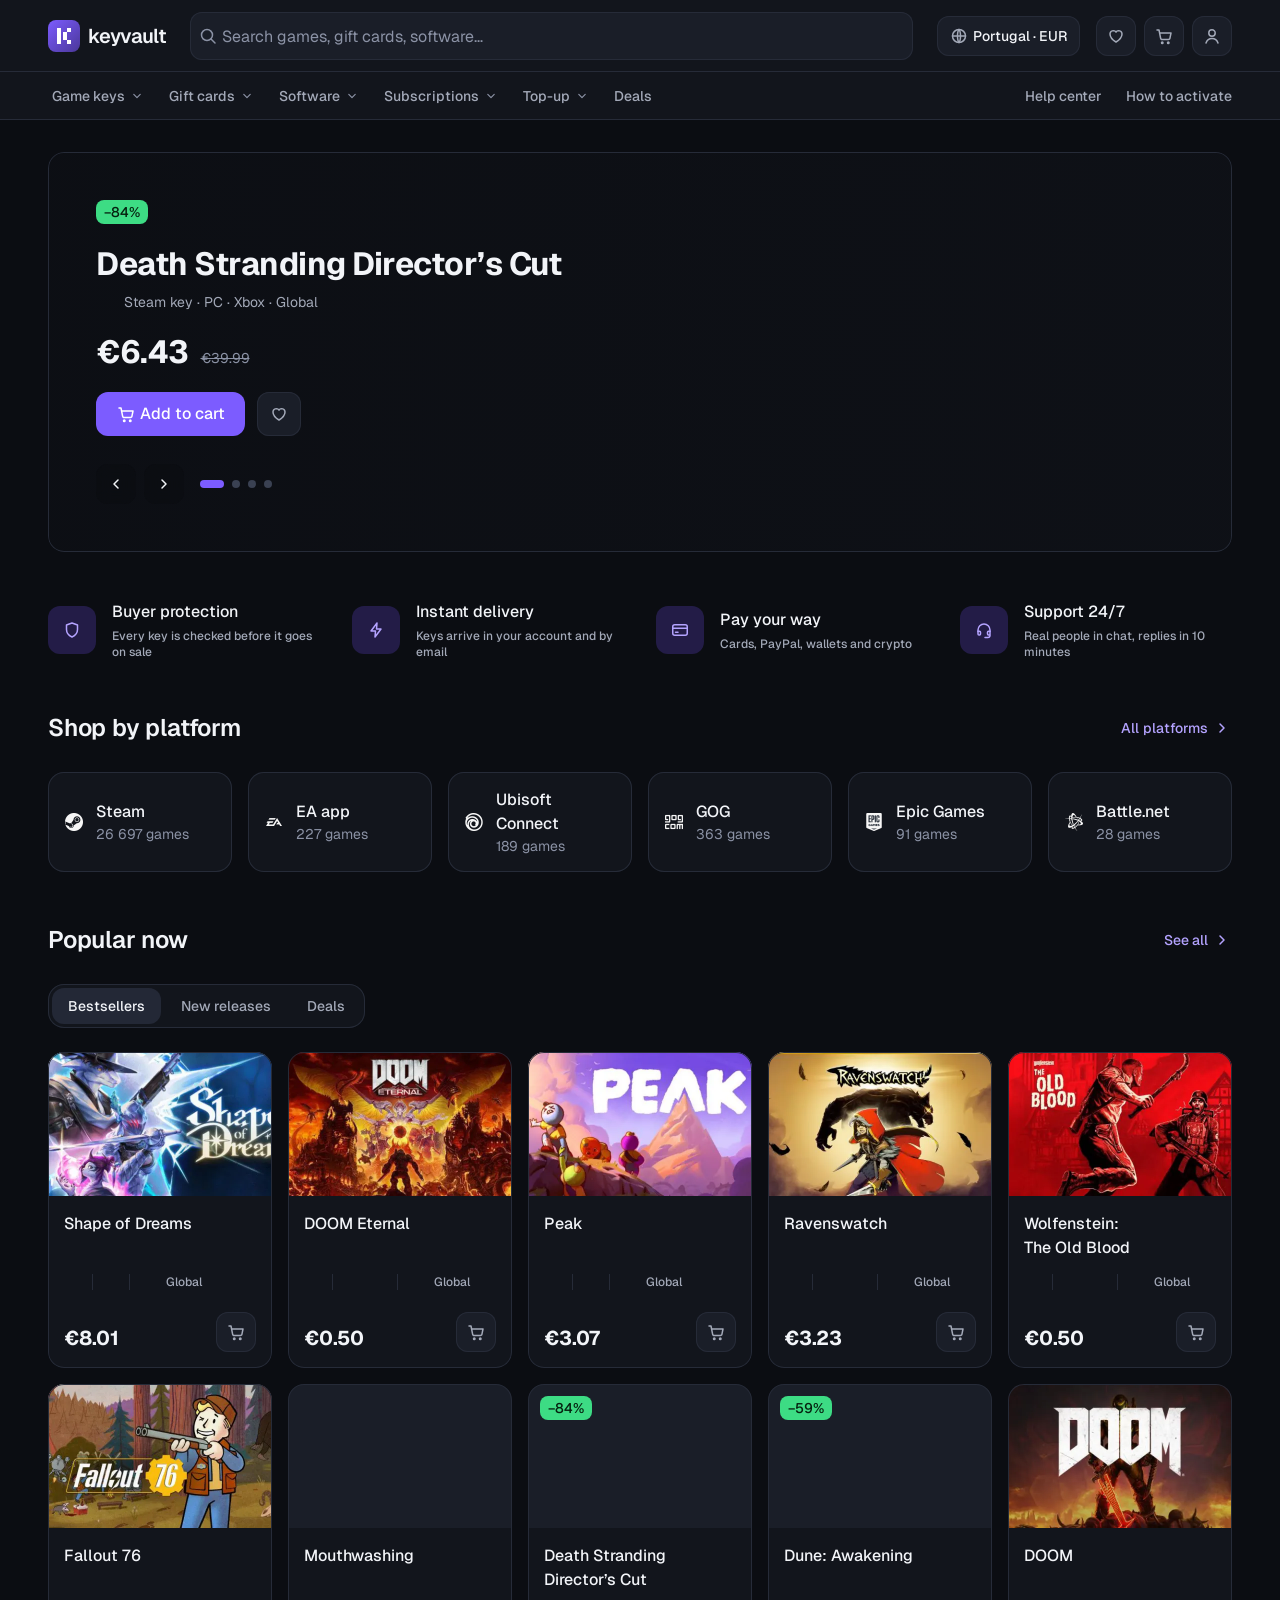
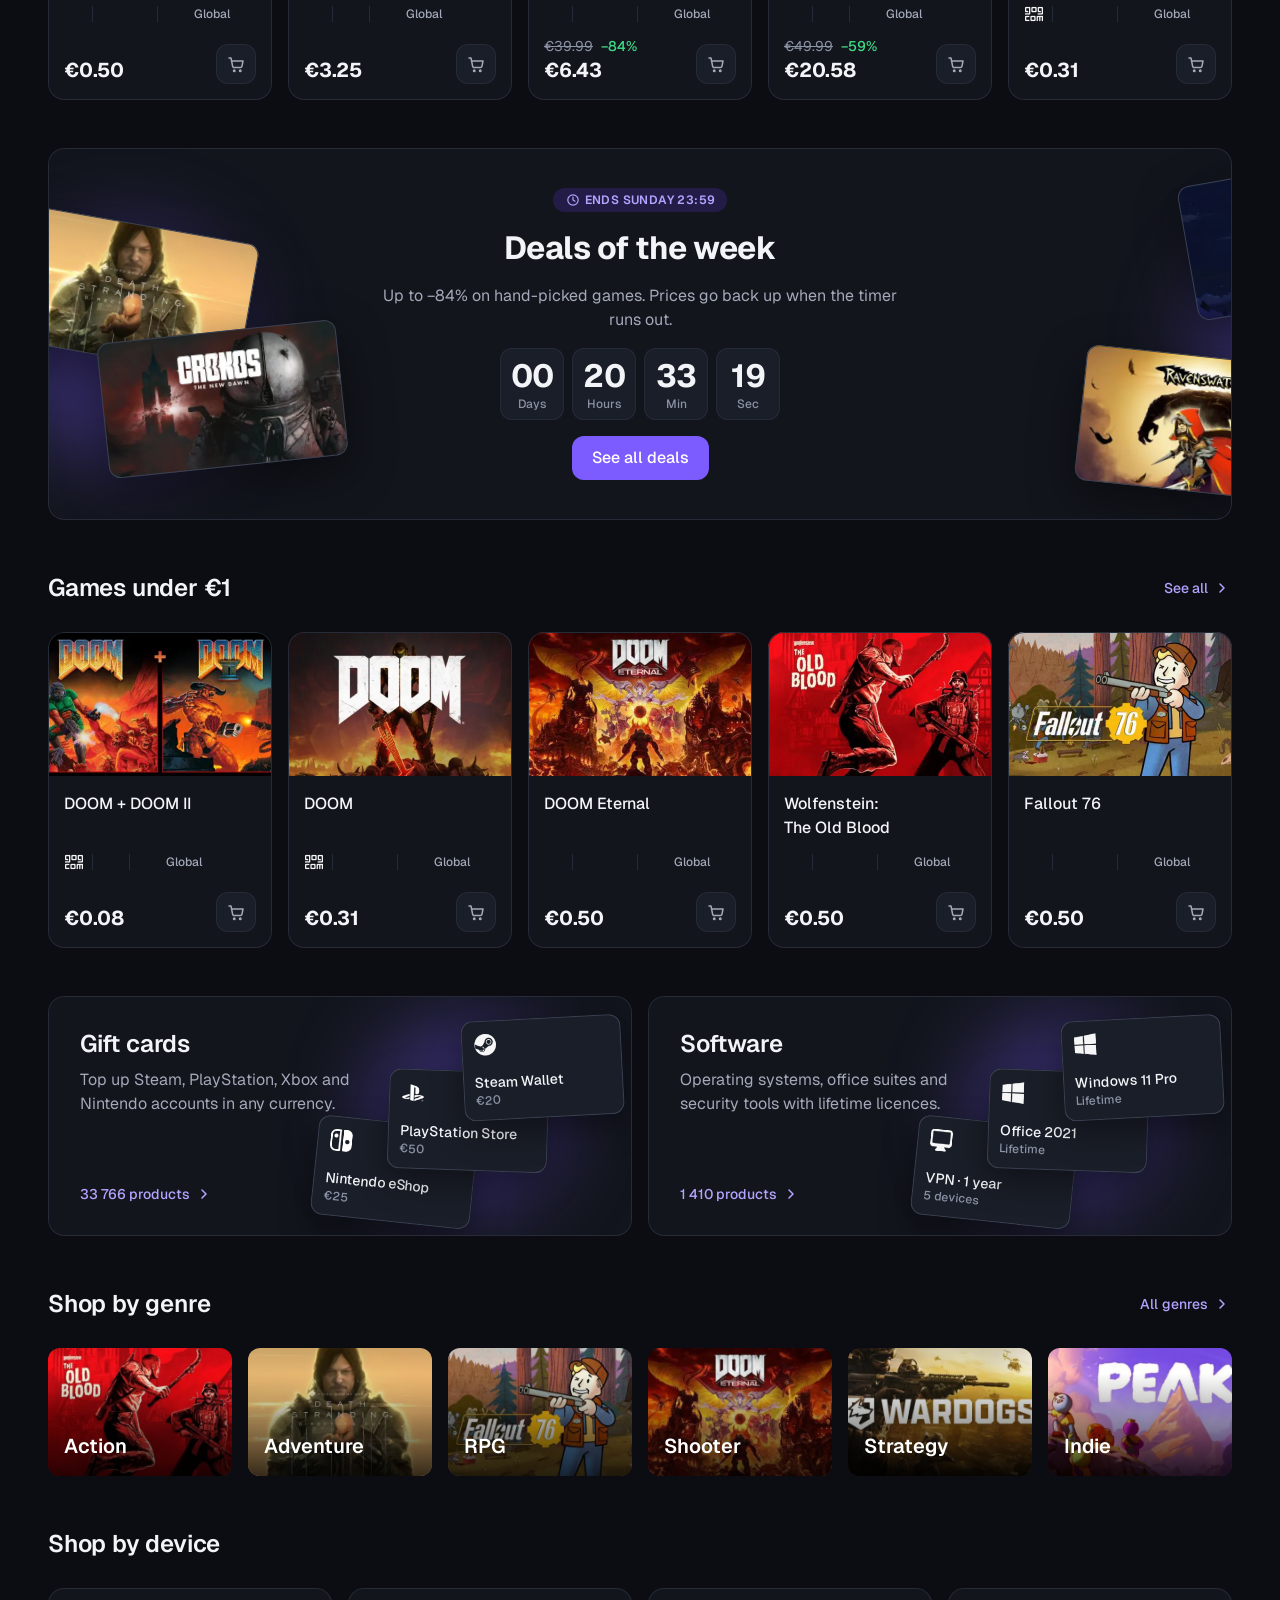
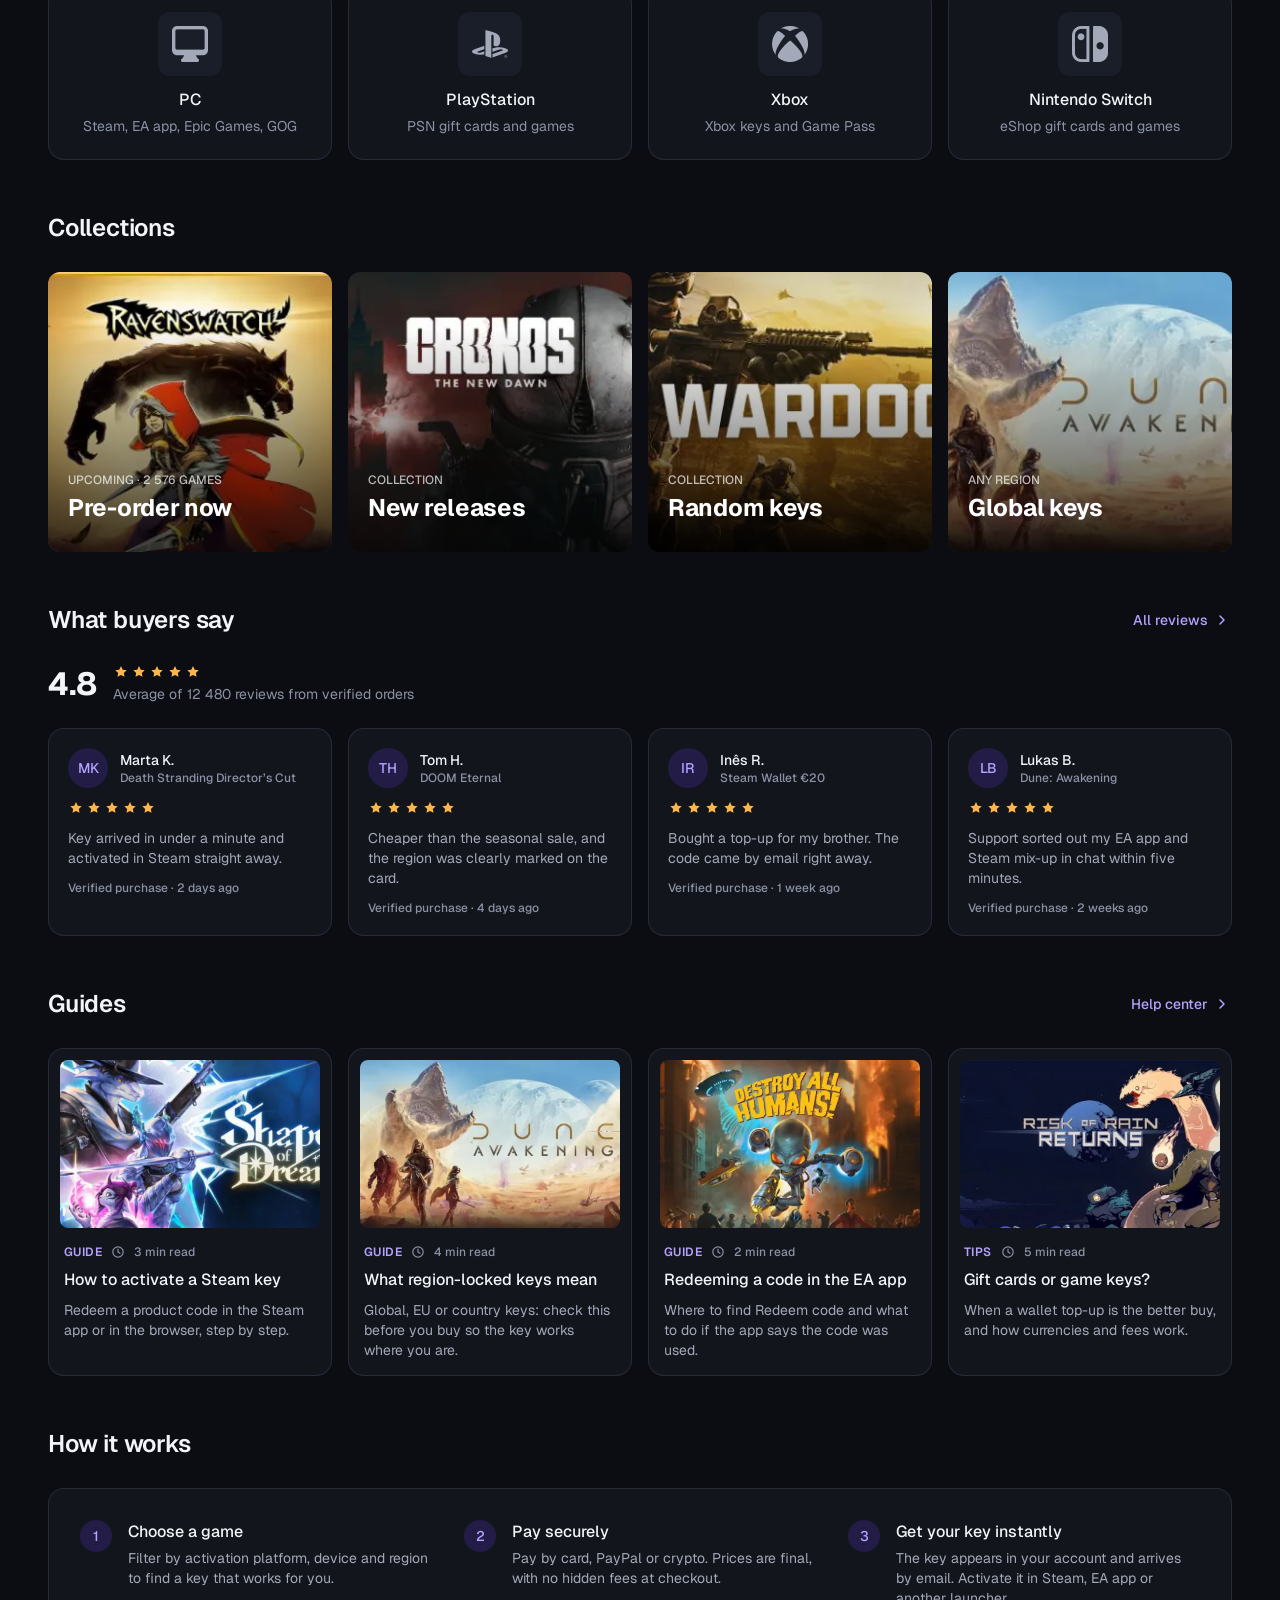
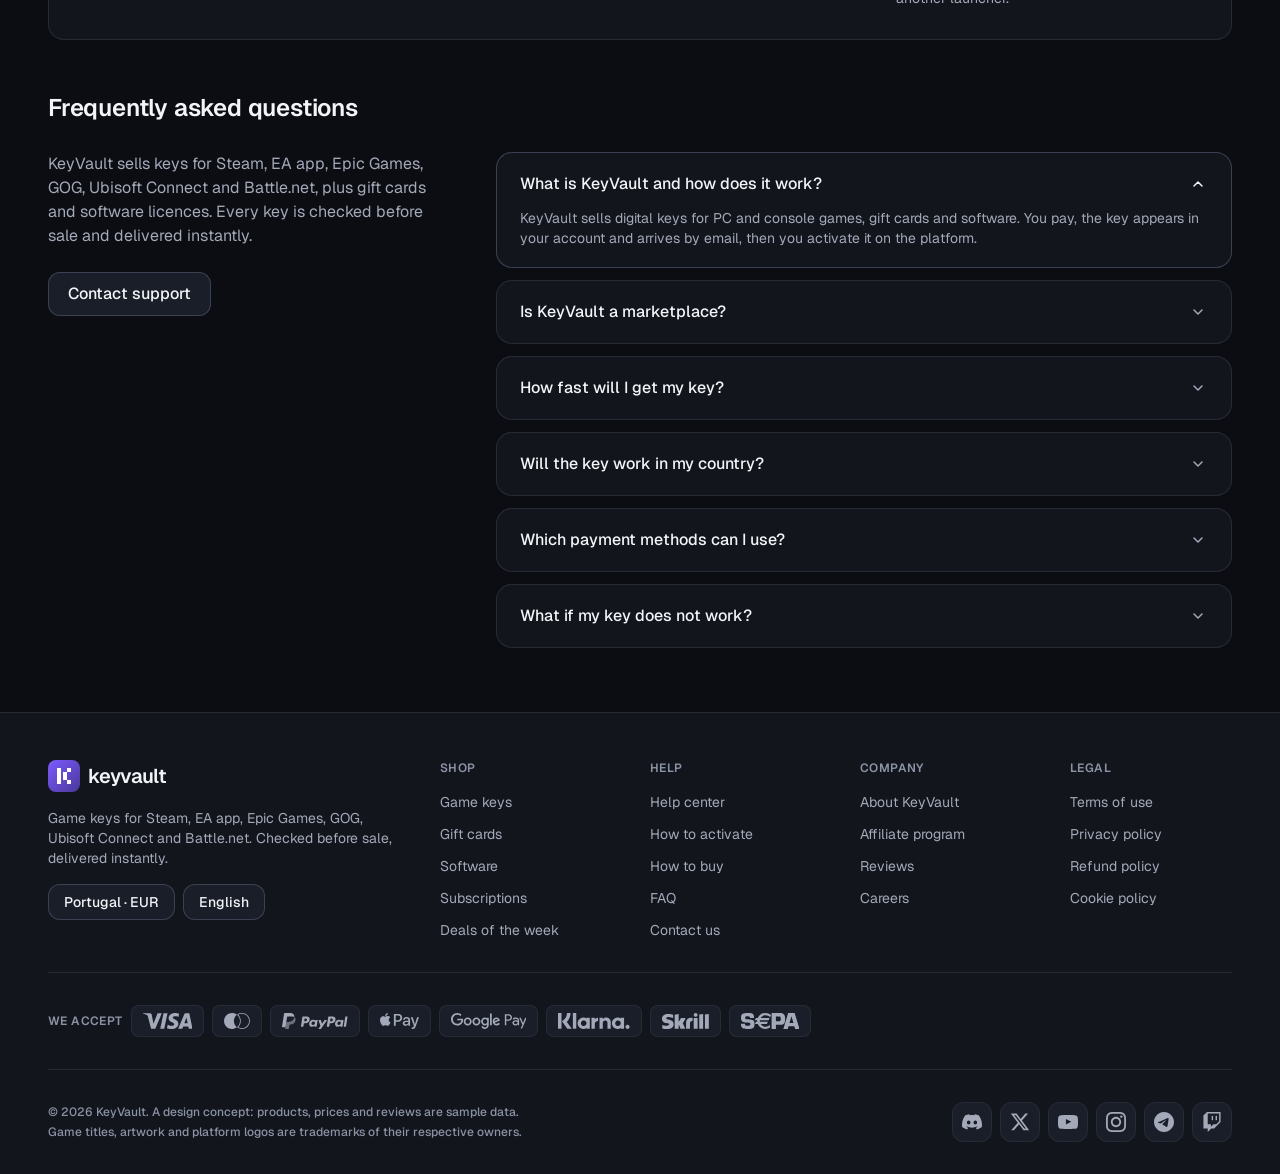
==== commit d4eb0e54: "Home: trust row, deals countdown, gift cards and software, genres, devices, reviews, guides, FAQ; ne" ====
--- a/index.html
+++ b/index.html
@@ -19,6 +19,8 @@
 
   <section class="hero" id="hero" aria-roledescription="carousel" aria-label="Featured games"></section>
 
+  <section class="trust" aria-label="Why KeyVault" id="trust"></section>
+
   <section class="sec" aria-labelledby="h-plat">
     <div class="sec-h"><h2 class="t-h2" id="h-plat">Shop by platform</h2><a class="tlink" href="catalog.html">All<span class="dl"> platforms</span><svg class="i" viewBox="0 0 20 20" fill="none" data-i="chevron-right"></svg></a></div>
     <div class="plats scroll" id="plats"></div>
@@ -30,9 +32,29 @@
     <div class="hgrid" id="popGrid" role="tabpanel"></div>
   </section>
 
+  <section class="deals" id="deals" aria-labelledby="h-deals"><div class="d-art" id="dealsArt" aria-hidden="true"></div>
+    <div class="d-body"><span class="d-pill"><svg class="i" viewBox="0 0 20 20" fill="none" data-i="clock"></svg>Ends Sunday 23:59</span>
+      <h2 class="t-h1" id="h-deals">Deals of the week</h2>
+      <p>Up to −84% on hand-picked games. Prices go back up when the timer runs out.</p>
+      <div class="countdown" id="countdown" role="timer" aria-label="Time left until Sunday 23:59, Lisbon time"></div>
+      <a class="btn btn-pri m" href="catalog.html">See all deals</a></div>
+  </section>
+
   <section class="sec cheap" aria-labelledby="h-cheap">
     <div class="sec-h"><h2 class="t-h2" id="h-cheap">Games under €1</h2><a class="tlink" href="catalog.html">See all<svg class="i" viewBox="0 0 20 20" fill="none" data-i="chevron-right"></svg></a></div>
     <div class="hgrid scroll" id="cheapRow"></div>
+  </section>
+
+  <section class="cats" aria-label="Gift cards and software" id="cats"></section>
+
+  <section class="sec" aria-labelledby="h-gen">
+    <div class="sec-h"><h2 class="t-h2" id="h-gen">Shop by genre</h2><a class="tlink" href="catalog.html">All<span class="dl"> genres</span><svg class="i" viewBox="0 0 20 20" fill="none" data-i="chevron-right"></svg></a></div>
+    <div class="genres scroll" id="genres"></div>
+  </section>
+
+  <section class="sec" aria-labelledby="h-dev">
+    <div class="sec-h"><h2 class="t-h2" id="h-dev">Shop by device</h2></div>
+    <div class="devices" id="devices"></div>
   </section>
 
   <section class="sec" aria-labelledby="h-col">
@@ -40,12 +62,30 @@
     <div class="cols scroll" id="cols"></div>
   </section>
 
+  <section class="sec" id="reviews" aria-labelledby="h-rev">
+    <div class="sec-h"><h2 class="t-h2" id="h-rev">What buyers say</h2><a class="tlink" href="#">All<span class="dl"> reviews</span><svg class="i" viewBox="0 0 20 20" fill="none" data-i="chevron-right"></svg></a></div>
+    <div class="rating"><b class="t-h1">4.8</b><div><span class="stars" role="img" aria-label="4.8 out of 5"></span><p>Average of 12 480 reviews from verified orders</p></div></div>
+    <div class="reviews scroll" id="reviewList"></div>
+  </section>
+
+  <section class="sec" aria-labelledby="h-guides">
+    <div class="sec-h"><h2 class="t-h2" id="h-guides">Guides</h2><a class="tlink" href="#"><span class="dl">Help center</span><span class="m-only">All</span><svg class="i" viewBox="0 0 20 20" fill="none" data-i="chevron-right"></svg></a></div>
+    <div class="guides scroll" id="guides"></div>
+  </section>
+
   <section class="sec" aria-labelledby="h-how">
     <div class="sec-h"><h2 class="t-h2" id="h-how">How it works</h2></div>
     <ol class="steps" id="steps"></ol>
   </section>
+
+  <section class="sec" id="faq" aria-labelledby="h-faq">
+    <div class="sec-h"><h2 class="t-h2" id="h-faq"><span class="dl">Frequently asked questions</span><span class="m-only">FAQ</span></h2></div>
+    <div class="faq"><div class="faq-about"><p>KeyVault sells keys for Steam, EA app, Epic Games, GOG, Ubisoft Connect and Battle.net, plus gift cards and software licences. Every key is checked before sale and delivered instantly.</p><a class="btn btn-sec m" href="#">Contact support</a></div>
+      <div class="faq-list" id="faqList"></div></div>
+  </section>
 </div></main>
 
+<script src="assets/brand-icons.js"></script>
 <script src="assets/kv.js"></script>
 <script src="assets/home.js"></script>
 </body>
--- a/assets/kv.css
+++ b/assets/kv.css
@@ -286,12 +286,30 @@
 .pages .ib.mob{display:none}
 
 /* Footer: 84, p32 48, g24 */
-footer{background:var(--bg-surface)}
-footer .wrap{display:flex;align-items:center;gap:24px;padding-top:32px;padding-bottom:32px}
-footer .cp{flex:1;color:var(--text-tertiary)}
-footer nav{display:flex;gap:24px;color:var(--text-secondary);font:500 14px/20px var(--ff)}
-footer nav a:hover{color:var(--text-primary)}
-footer .mlinks{display:none}
+/* Footer: p48 48 32, g32; brand 344 g16; 4 columns g16 / links g12; payments chips 32 p0 12 r8, logos 16; socials 40 r12 */
+footer{background:var(--bg-surface);box-shadow:inset 0 1px 0 var(--border-default)}
+footer .wrap{display:flex;flex-direction:column;gap:var(--space-32);padding-top:var(--space-48);padding-bottom:var(--space-32)}
+.f-top{display:flex;gap:var(--space-48)}
+.f-brand{flex:none;width:344px;display:flex;flex-direction:column;align-items:flex-start;gap:var(--space-16)}
+.f-brand p{font:400 14px/20px var(--ff);color:var(--text-secondary)}
+.f-sel{display:flex;gap:var(--space-8)}
+.f-col{flex:1;min-width:0;display:flex;flex-direction:column;gap:var(--space-16)}
+.f-col .cap,.f-pay .cap{color:var(--text-tertiary)}
+.f-col ul,.f-soc,.f-pay ul{list-style:none}
+.f-col ul{display:flex;flex-direction:column;gap:var(--space-12)}
+.f-col a{font:400 14px/20px var(--ff);color:var(--text-secondary);position:relative}
+.f-col a:hover,.f-soc a:hover{color:var(--text-primary)}
+footer hr{border:0;height:1px;background:var(--border-default)}
+.f-pay{display:flex;flex-wrap:wrap;align-items:center;gap:var(--space-8)}
+.f-pay ul{display:contents}
+.paym{height:32px;padding:0 var(--space-12);display:inline-flex;align-items:center;border-radius:var(--radius-sm);background:var(--bg-elevated);box-shadow:inset 0 0 0 1px var(--border-default);color:var(--text-secondary)}
+.paym svg{height:16px;width:auto;display:block}
+.f-bot{display:flex;align-items:center;justify-content:space-between;gap:var(--space-32)}
+.f-legal{width:640px;display:flex;flex-direction:column;gap:var(--space-4);font:500 12px/16px var(--ff);color:var(--text-tertiary)}
+.f-soc{display:flex;gap:var(--space-8)}
+.f-soc a{width:40px;height:40px;display:grid;place-items:center;border-radius:var(--radius-md);background:var(--bg-elevated);box-shadow:inset 0 0 0 1px var(--border-default);color:var(--text-secondary);transition:background .15s,color .15s}
+.f-soc a:hover{background:var(--bg-hover)}
+.f-soc svg{width:20px;height:20px}
 
 /* ---------- Mobile-only ---------- */
 .m-only{display:none!important}
@@ -406,10 +424,14 @@
   .pi.prev,.pi.next{display:none}
   .pages .ib.mob{display:inline-grid}
   /* Footer Device=Mobile: p24 16, g8 */
-  footer .wrap{flex-direction:column;align-items:flex-start;gap:8px;padding-top:24px;padding-bottom:24px}
   .dl{display:none}
-  footer .mlinks{display:block;color:var(--text-secondary);font:500 14px/20px var(--ff)}
-  footer .cp{order:2;flex:none;font:500 12px/16px var(--ff)}
+  footer .wrap{gap:var(--space-24);padding-top:var(--space-32);padding-bottom:var(--space-32)}
+  .f-top{flex-wrap:wrap;gap:var(--space-24) var(--space-16)}
+  .f-brand{width:100%}
+  .f-col{flex:1 1 calc(50% - 8px)}
+  .f-col a:before{content:"";position:absolute;inset:-12px -8px}
+  .f-bot{flex-direction:column-reverse;align-items:flex-start;gap:var(--space-24)}
+  .f-legal{width:auto}
   /* Touch targets >= 44 (Figma: Icon button L, Button M, Filter/Option Size=Touch, Input L) */
   .top .ib,.mrow .ib,.prow>.ib,.pages .ib.mob,.sheet-h .ib,.drawer .dh .ib{width:44px!important;height:44px!important}
   .cv .ib.s{width:40px;height:40px}
--- a/assets/home.css
+++ b/assets/home.css
@@ -12,6 +12,7 @@
 .hero .hc{display:flex;flex-direction:column;align-items:flex-start;gap:20px}
 .hbadge{height:24px;padding:0 8px;border-radius:var(--radius-sm);background:var(--status-discount);color:var(--status-discount-text);font:500 14px/24px var(--ff)}
 .hero h2{color:var(--text-primary);text-wrap:balance}
+.hhd{display:flex;flex-direction:column;gap:var(--space-8)}
 .hmeta{display:flex;align-items:center;gap:var(--space-8);color:var(--text-secondary);font:400 14px/20px var(--ff)}
 .hprice{display:flex;align-items:baseline;gap:var(--space-12)}
 .hprice .cur{font:700 32px/40px var(--ff);letter-spacing:-.5px;color:var(--text-primary)}
@@ -63,6 +64,99 @@
 .step div{display:flex;flex-direction:column;gap:var(--space-4)}
 .step b{font:500 16px/24px var(--ff);color:var(--text-primary)}
 .step p{font:400 14px/20px var(--ff);color:var(--text-secondary);text-wrap:pretty}
+
+/* Feature (trust row): tile 48 r12 accent/subtle, g16; title Body/M Medium, description Body/S */
+.trust{display:grid;grid-template-columns:repeat(4,1fr);gap:var(--space-32)}
+.feat{display:flex;align-items:center;gap:var(--space-16)}
+.feat .ft{flex:none;width:48px;height:48px;border-radius:var(--radius-md);background:var(--accent-subtle);color:var(--accent-text);display:grid;place-items:center}
+.feat b{display:block;font:500 16px/24px var(--ff);color:var(--text-primary)}
+.feat p{margin-top:var(--space-4);font:500 12px/16px var(--ff);color:var(--text-secondary)}
+
+/* Deals banner — Device=Desktop: p40 320, g16; fanned covers 240x136 on accent glow; Countdown units 64x72 */
+.deals{position:relative;overflow:hidden;border-radius:var(--radius-lg);background:var(--bg-surface);padding:var(--space-40) 320px;display:flex;flex-direction:column;align-items:center;gap:var(--space-16)}
+.deals:after,.cat:after{content:"";position:absolute;inset:0;border-radius:inherit;box-shadow:inset 0 0 0 1px var(--border-default);pointer-events:none}
+.d-art{position:absolute;inset:0;pointer-events:none}
+.glow{position:absolute;width:240px;height:240px;border-radius:var(--radius-full);background:var(--accent-glow);filter:var(--blur-layer-40)}
+.dc{position:absolute;width:240px;height:136px;object-fit:cover;border-radius:var(--radius-md);outline:1px solid var(--border-strong);outline-offset:-1px;box-shadow:var(--fx-dropdown);transform-origin:0 0}
+.dc.m,.glow.m{display:none}
+.d-body{position:relative;display:flex;flex-direction:column;align-items:center;gap:var(--space-16);text-align:center}
+.d-pill{display:inline-flex;align-items:center;gap:var(--space-4);padding:var(--space-4) var(--space-12);border-radius:var(--radius-full);background:var(--accent-subtle);color:var(--accent-text);font:600 12px/16px var(--ff);letter-spacing:.4px;text-transform:uppercase}
+.d-pill svg{width:16px;height:16px}
+.d-body p{font:400 16px/24px var(--ff);color:var(--text-secondary);text-wrap:pretty}
+.countdown{display:flex;gap:var(--space-8)}
+.cu{width:64px;height:72px;padding:var(--space-8) 0;display:flex;flex-direction:column;align-items:center;border-radius:var(--radius-md);background:var(--bg-elevated);box-shadow:inset 0 0 0 1px var(--border-default)}
+.cu b{font:700 32px/40px var(--ff);letter-spacing:-.5px;color:var(--text-primary)}
+.cu small{font:500 12px/16px var(--ff);color:var(--text-tertiary)}
+
+/* Category card (Gift cards, Software): 664x240 r16; text p32 340 wide; Voucher 160x100 cascade on glow */
+.cats{display:grid;grid-template-columns:1fr 1fr;gap:var(--space-16)}
+.cat{position:relative;display:block;height:240px;border-radius:var(--radius-lg);background:var(--bg-surface);overflow:hidden}
+.cat:hover:after{box-shadow:inset 0 0 0 1px var(--border-strong)}
+.ct{position:absolute;left:0;top:0;bottom:0;width:340px;padding:var(--space-32) 0 var(--space-32) var(--space-32);display:flex;flex-direction:column;justify-content:space-between;z-index:1}
+.ct p{margin-top:var(--space-8);font:400 16px/24px var(--ff);color:var(--text-secondary)}
+.cn{display:inline-flex;align-items:center;gap:var(--space-4);font:500 14px/20px var(--ff);color:var(--accent-text)}
+.ca{position:absolute;right:8px;top:0;width:320px;height:240px}
+.ca .glow{width:200px;height:200px;left:60px;top:20px}
+.vch{position:absolute;width:160px;height:100px;padding:var(--space-12);display:flex;flex-direction:column;justify-content:space-between;border-radius:var(--radius-md);background:var(--bg-elevated);box-shadow:var(--fx-menu),inset 0 0 0 1px var(--border-strong);transform-origin:0 0}
+.vch img{width:24px;height:24px}
+.vch b{display:block;font:500 14px/20px var(--ff);color:var(--text-primary)}
+.vch small{display:block;font:500 12px/16px var(--ff);color:var(--text-tertiary)}
+.v0{left:16px;top:118px;transform:rotate(6deg)}.v1{left:86px;top:72px;transform:rotate(2deg)}.v2{left:156px;top:26px;transform:rotate(-3deg)}
+
+/* Genre tile: 128 high r12, cover + promo shade, label H3 white */
+.genres{display:grid;grid-template-columns:repeat(6,1fr);gap:var(--space-16)}
+.genre{position:relative;height:128px;border-radius:var(--radius-md);overflow:hidden;background:var(--bg-surface) center/cover;display:flex;align-items:flex-end;padding:var(--space-16)}
+.genre:before{content:"";position:absolute;inset:0;background:var(--gradient-shade-promo)}
+.genre span{position:relative;font:600 20px/28px var(--ff);color:var(--static-white)}
+
+/* Device tile: p24 16, g12, r16; icon tile 64 r12 */
+.devices{display:grid;grid-template-columns:repeat(4,1fr);gap:var(--space-16)}
+.dev{display:flex;flex-direction:column;align-items:center;gap:var(--space-12);padding:var(--space-24) var(--space-16);border-radius:var(--radius-lg);background:var(--bg-surface);box-shadow:inset 0 0 0 1px var(--border-default);text-align:center;transition:background .15s,box-shadow .15s}
+.dev:hover{background:var(--bg-elevated);box-shadow:inset 0 0 0 1px var(--border-strong)}
+.dt{width:64px;height:64px;border-radius:var(--radius-md);background:var(--bg-elevated);display:grid;place-items:center;transition:background .15s}
+.dev:hover .dt{background:var(--bg-hover)}
+.dev b{display:block;font:500 16px/24px var(--ff);color:var(--text-primary)}
+.dev small{display:block;margin-top:var(--space-4);font:400 14px/20px var(--ff);color:var(--text-tertiary)}
+
+/* Rating summary + Review card */
+.rating{display:flex;align-items:center;gap:var(--space-16)}
+.rating b{color:var(--text-primary)}
+.rating p{margin-top:var(--space-4);font:400 14px/20px var(--ff);color:var(--text-tertiary)}
+.stars{display:flex;gap:2px;color:var(--status-preorder)}
+.stars svg{width:16px;height:16px}
+.reviews{display:grid;grid-template-columns:repeat(4,1fr);gap:var(--space-16)}
+.rev{display:flex;flex-direction:column;gap:var(--space-12);padding:var(--space-20);border-radius:var(--radius-lg);background:var(--bg-surface);box-shadow:inset 0 0 0 1px var(--border-default)}
+.ra{display:flex;align-items:center;gap:var(--space-12);min-width:0}.ra div{min-width:0}
+.av{flex:none;width:40px;height:40px;border-radius:var(--radius-full);background:var(--accent-subtle);color:var(--accent-text);display:grid;place-items:center;font:500 14px/20px var(--ff)}
+.ra b{display:block;font:500 14px/20px var(--ff);color:var(--text-primary)}
+.ra small{display:block;font:500 12px/16px var(--ff);color:var(--text-tertiary);white-space:nowrap;overflow:hidden;text-overflow:ellipsis}
+.rev p{font:400 14px/20px var(--ff);color:var(--text-secondary)}
+.rev>small{font:500 12px/16px var(--ff);color:var(--text-tertiary)}
+
+/* Guide card: p12 12 16, g16, r16; media 168 r8; body p0 4 g8 */
+.guides{display:grid;grid-template-columns:repeat(4,1fr);gap:var(--space-16)}
+.guide{display:flex;flex-direction:column;gap:var(--space-16);padding:var(--space-12) var(--space-12) var(--space-16);border-radius:var(--radius-lg);background:var(--bg-surface);box-shadow:inset 0 0 0 1px var(--border-default);transition:background .15s}
+.guide:hover{background:var(--bg-elevated)}
+.guide img{width:100%;height:168px;object-fit:cover;border-radius:var(--radius-sm)}
+.gb{display:flex;flex-direction:column;gap:var(--space-8);padding:0 var(--space-4)}
+.gm{display:flex;align-items:center;gap:var(--space-8);font:500 12px/16px var(--ff);color:var(--text-tertiary)}
+.gm svg{width:16px;height:16px}
+.gt{font:600 12px/16px var(--ff);letter-spacing:.4px;color:var(--accent-text)}
+.guide b{font:500 16px/24px var(--ff);color:var(--text-primary)}
+.gx{font:400 14px/20px var(--ff);color:var(--text-secondary)}
+
+/* FAQ: about 400 + list; FAQ item p20 24, g12, r16; open = border/strong, chevron rotates */
+.faq{display:flex;align-items:flex-start;gap:var(--space-48)}
+.faq-about{flex:none;width:400px;display:flex;flex-direction:column;align-items:flex-start;gap:var(--space-24)}
+.faq-about p{font:400 16px/24px var(--ff);color:var(--text-secondary)}
+.faq-list{flex:1;min-width:0;display:flex;flex-direction:column;gap:var(--space-12)}
+.qa{border-radius:var(--radius-lg);background:var(--bg-surface);box-shadow:inset 0 0 0 1px var(--border-default)}
+.qa[open]{box-shadow:inset 0 0 0 1px var(--border-strong)}
+.qa summary{list-style:none;display:flex;align-items:center;gap:var(--space-16);padding:var(--space-20) var(--space-24);font:500 16px/24px var(--ff);color:var(--text-primary);cursor:pointer}
+.qa summary::-webkit-details-marker{display:none}
+.qa summary svg{flex:none;margin-left:auto;color:var(--text-secondary);transition:transform .2s ease-out}
+.qa[open] summary svg{transform:rotate(180deg);color:var(--text-primary)}
+.qa p{margin-top:-8px;padding:0 var(--space-24) var(--space-20);font:400 14px/20px var(--ff);color:var(--text-secondary)}
 
 /* Hero/Featured — Device=Mobile and mobile layout */
 @media (max-width:1023px){
@@ -87,4 +181,31 @@
   .cheap .hgrid{display:flex}.cheap .hgrid>.card{width:148px}
   .cols{display:flex}.cols>.promo{width:248px}
   .steps{grid-template-columns:1fr;gap:var(--space-20);padding:var(--space-20)}
+
+  .trust{grid-template-columns:1fr;gap:var(--space-16)}
+  .deals{padding:0 0 var(--space-24)}
+  .d-art{position:relative;inset:auto;width:100%;height:152px;flex:none;overflow:hidden}
+  .dc.d,.glow:not(.m){display:none}.dc.m,.glow.m{display:block}
+  .dc.m{width:168px;height:96px}.glow.m{width:160px;height:160px}
+  .d-body{align-self:stretch;padding:0 var(--space-20)}
+  .d-body h2{font:700 24px/32px var(--ff);letter-spacing:-.3px}
+  .d-body p{font:400 14px/20px var(--ff)}
+  .d-body .btn{align-self:stretch}
+  .cats{grid-template-columns:1fr;gap:var(--space-12)}
+  .cat{height:248px}
+  .ct{right:0;width:auto;padding:var(--space-20)}
+  .ct h2{font:600 20px/28px var(--ff);letter-spacing:0}
+  .ct p{font:400 14px/20px var(--ff)}
+  .ca{right:4px;top:auto;bottom:0;width:200px;height:148px}
+  .ca .glow{width:150px;height:150px;left:40px;top:0}
+  .v0{left:0;top:70px;transform:rotate(5deg) scale(.75)}.v1{left:40px;top:35px;transform:rotate(2deg) scale(.75)}.v2{left:80px;top:0;transform:rotate(-3deg) scale(.75)}
+  .genres{display:flex}.genre{flex:none;width:160px;height:96px}
+  .devices{grid-template-columns:1fr 1fr;gap:var(--space-12)}
+  .reviews,.guides{display:flex}.rev,.guide{flex:none;width:280px}
+  .faq{flex-direction:column-reverse;align-items:stretch;gap:var(--space-16)}
+  .faq-about{width:auto;gap:var(--space-16)}
+  .faq-about p{font:400 14px/20px var(--ff)}
+  .faq-about .btn{align-self:stretch}
+  .qa summary{padding:var(--space-20) var(--space-16)}
+  .qa p{padding:0 var(--space-16) var(--space-20)}
 }
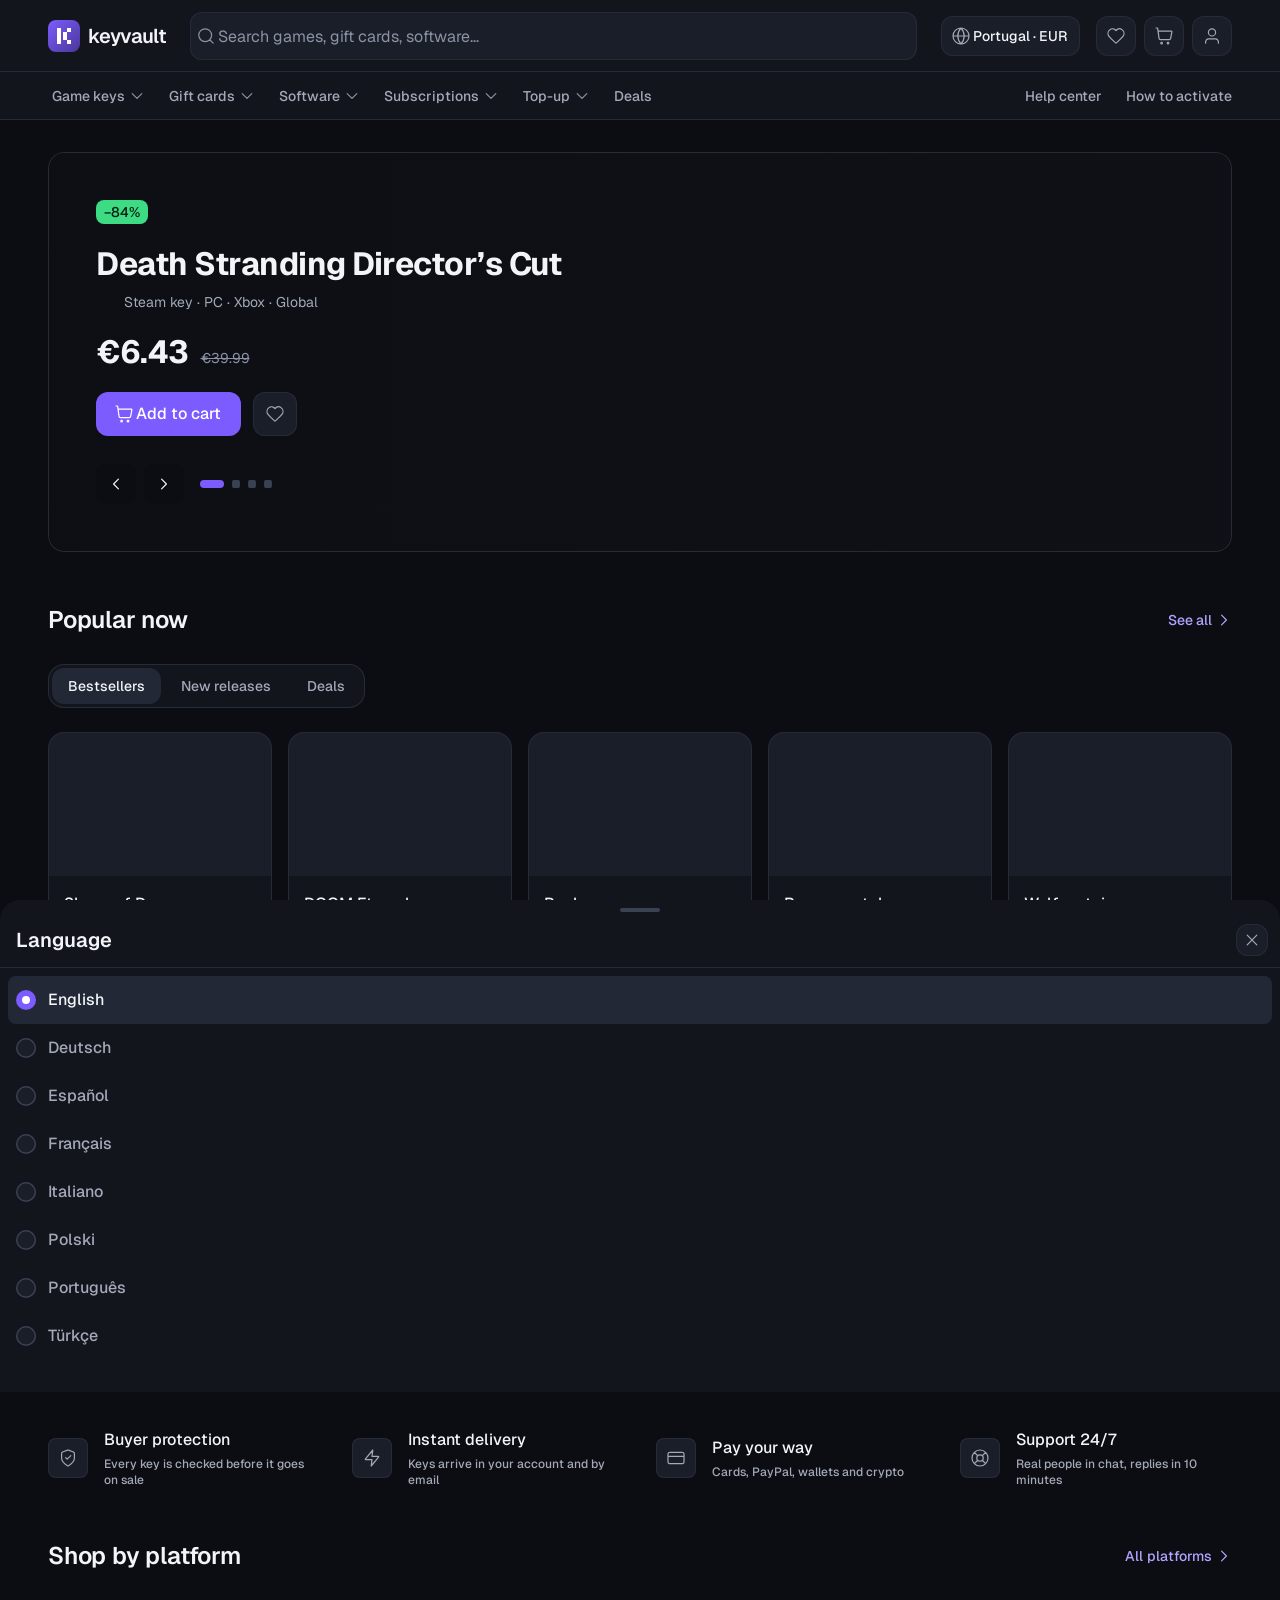
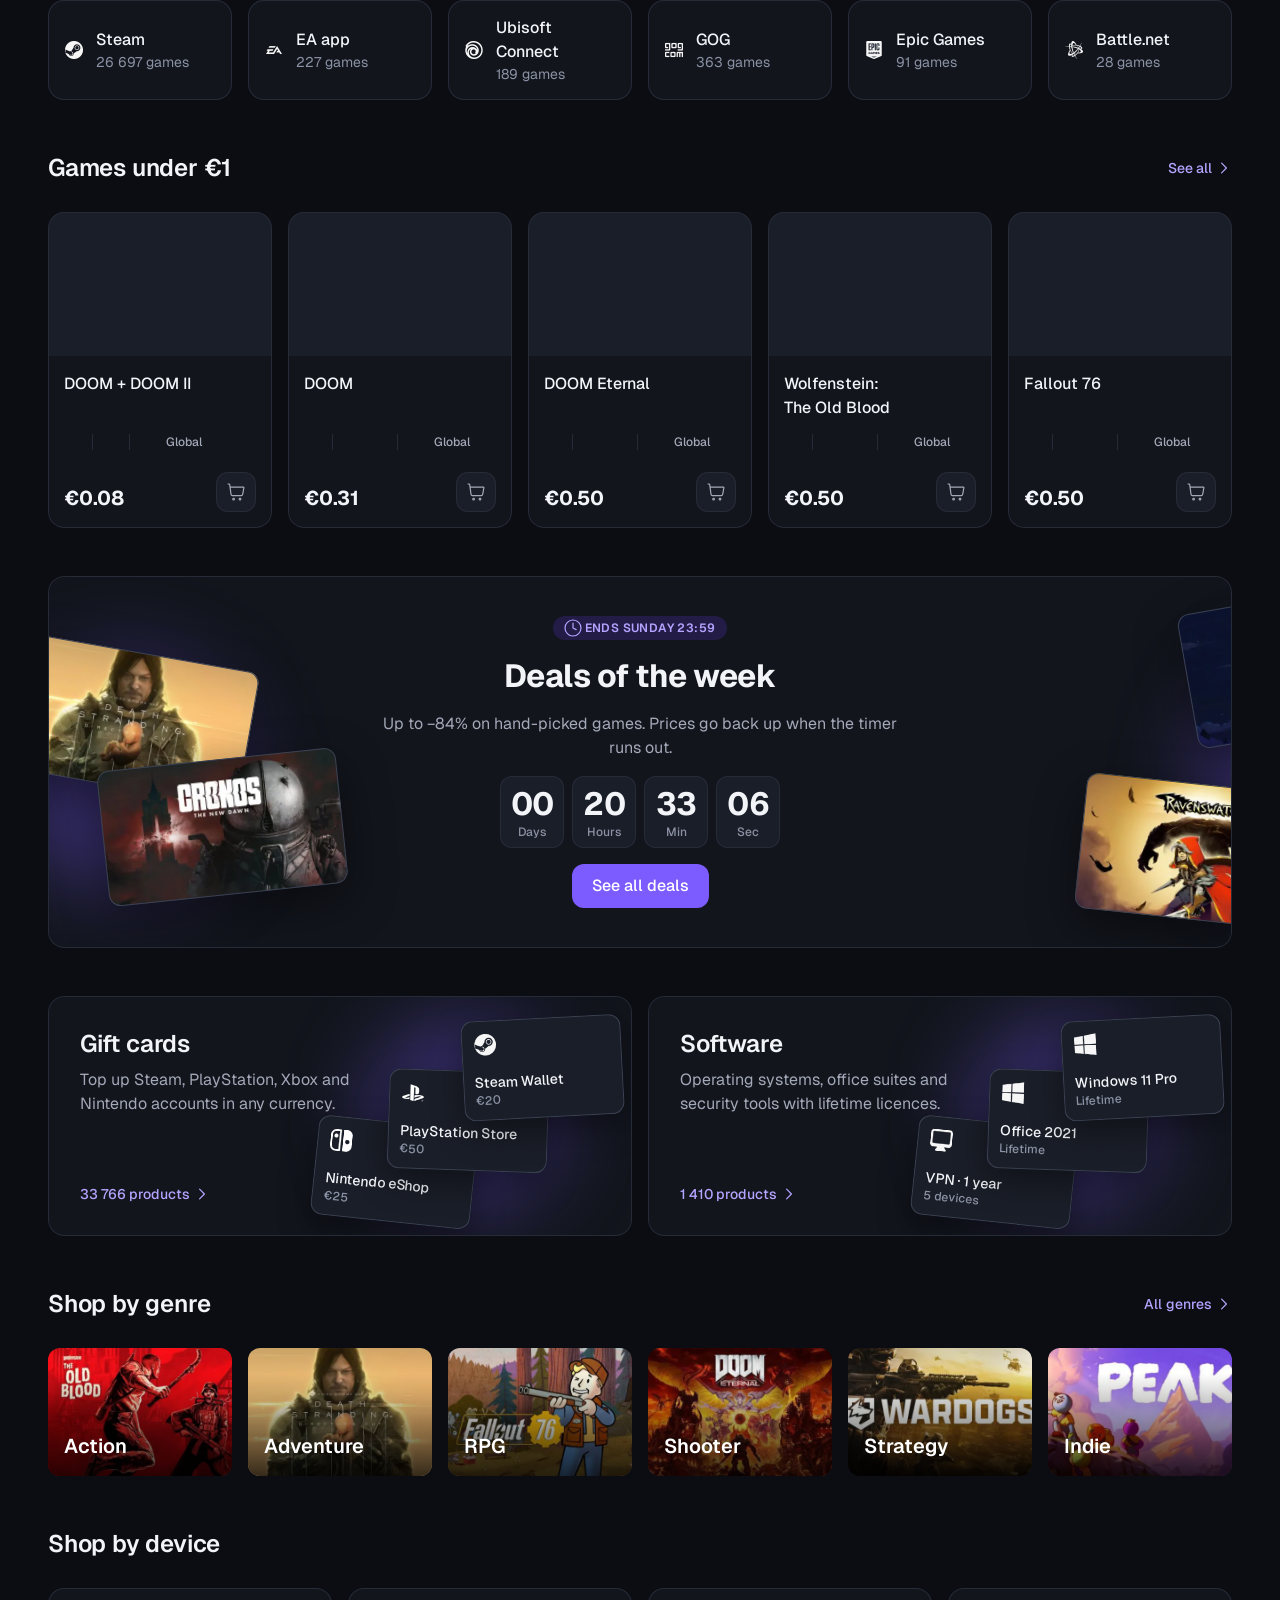
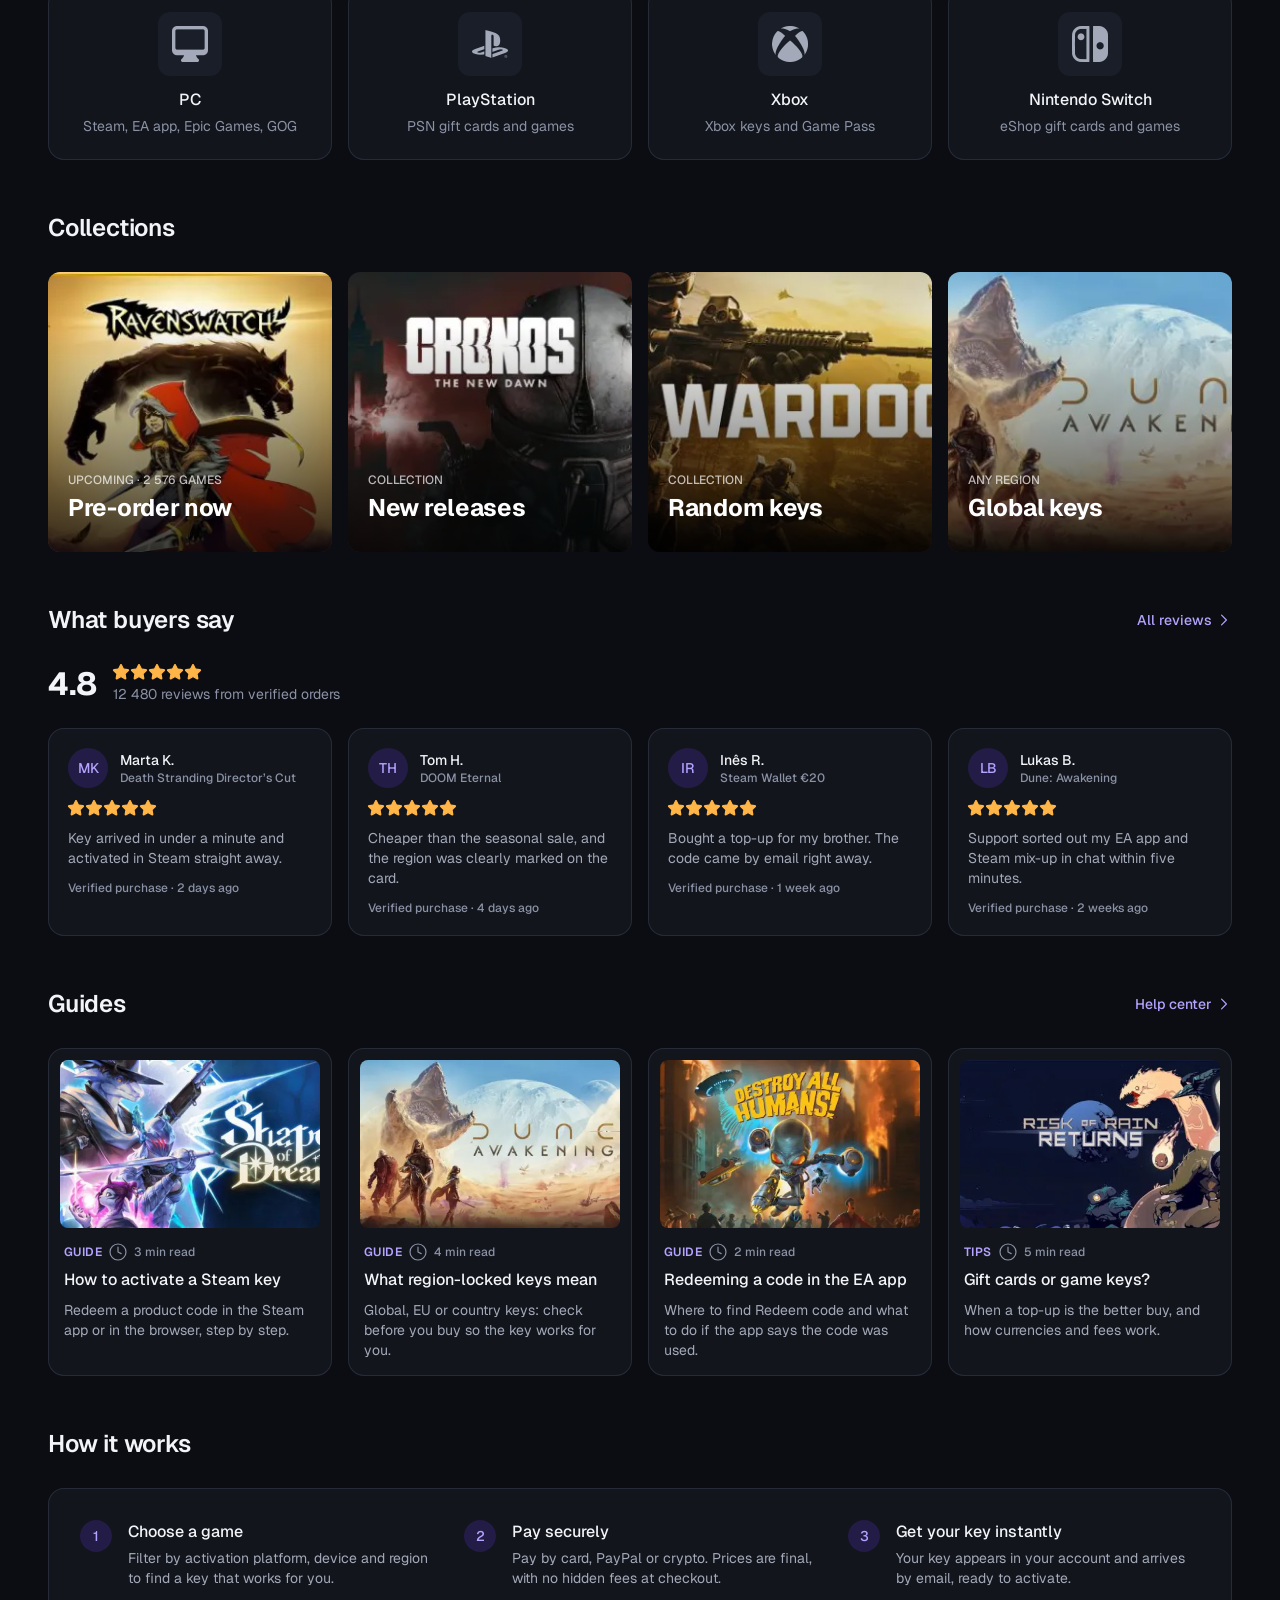
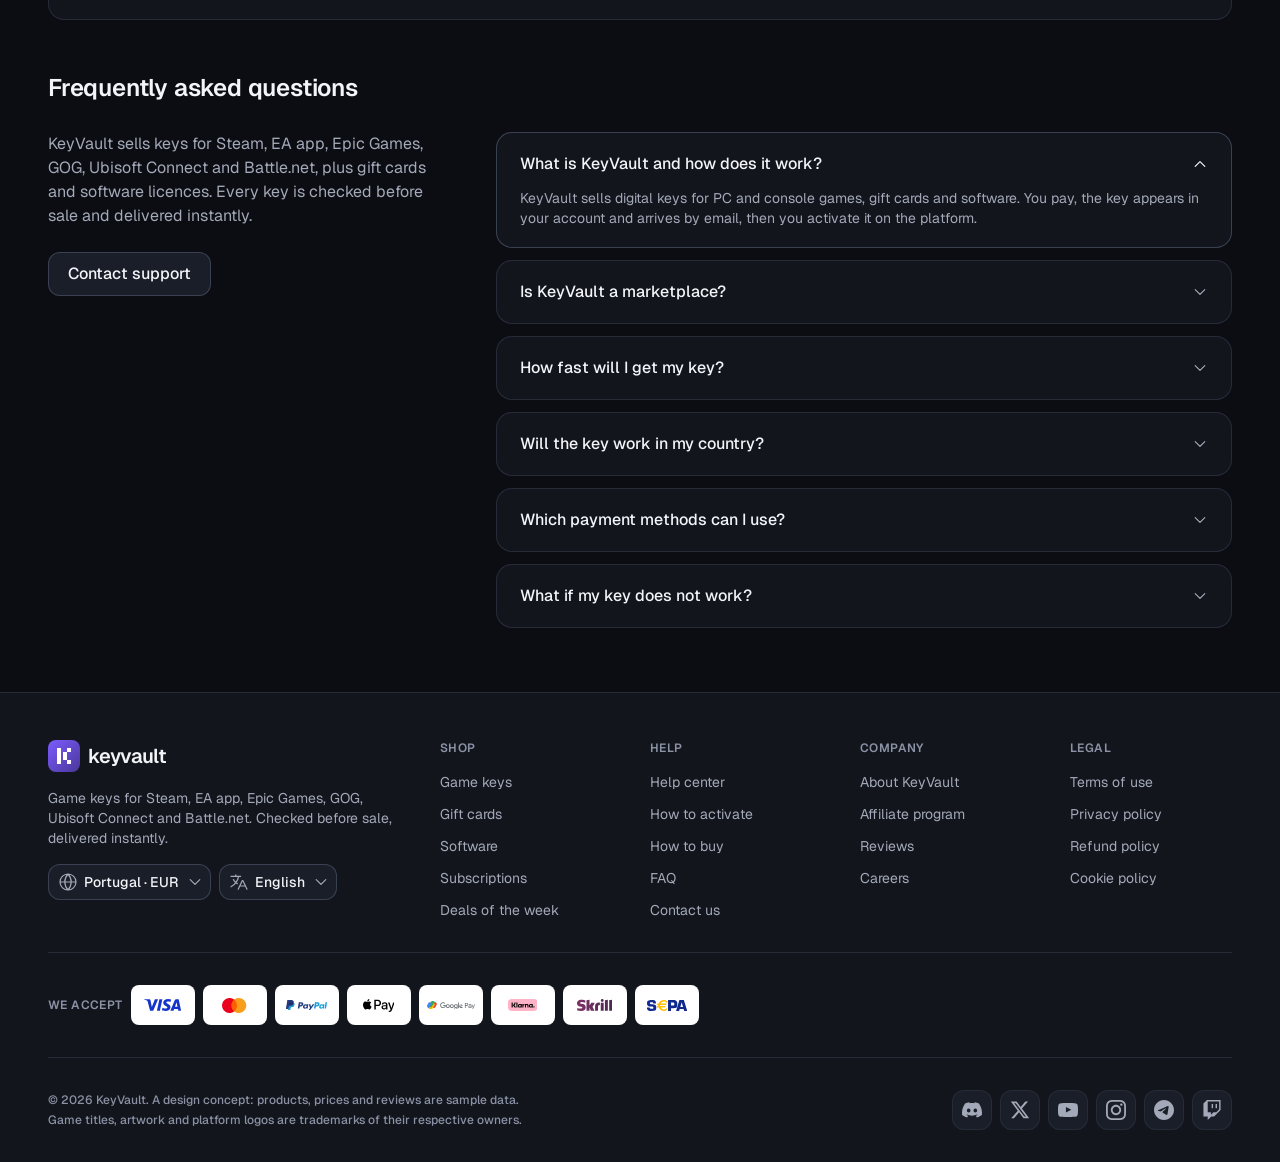
==== commit 71799bc9: "Match Figma: desktop section order, mobile footer payments grid, copy that wraps the same, rating ca" ====
--- a/index.html
+++ b/index.html
@@ -64,7 +64,7 @@
 
   <section class="sec" id="reviews" aria-labelledby="h-rev">
     <div class="sec-h"><h2 class="t-h2" id="h-rev">What buyers say</h2><a class="tlink" href="#">All<span class="dl"> reviews</span><svg class="i" viewBox="0 0 20 20" fill="none" data-i="chevron-right"></svg></a></div>
-    <div class="rating"><b class="t-h1">4.8</b><div><span class="stars" role="img" aria-label="4.8 out of 5"></span><p>Average of 12 480 reviews from verified orders</p></div></div>
+    <div class="rating"><b class="t-h1">4.8</b><div><span class="stars" role="img" aria-label="4.8 out of 5"></span><p>12 480 reviews from verified orders</p></div></div>
     <div class="reviews scroll" id="reviewList"></div>
   </section>
 
--- a/assets/kv.css
+++ b/assets/kv.css
@@ -9,7 +9,8 @@
 button{cursor:pointer}
 a{color:inherit;text-decoration:none}
 img{display:block}
-svg.i{width:20px;height:20px;flex:none;display:block}
+svg.i{width:16px;height:16px;flex:none;display:block}
+svg[viewBox="0 0 20 20"]{overflow:visible}
 :focus-visible{outline:2px solid var(--accent-primary);outline-offset:2px;border-radius:var(--radius-sm)}
 /* Text styles */
 .t-h1{font:700 32px/40px var(--ff);letter-spacing:-.5px}
@@ -41,8 +42,8 @@
 .ib.pri{background:var(--accent-primary);box-shadow:none;color:var(--text-on-accent)}.ib.pri:hover{background:var(--accent-hover)}
 .ib.ov{background:var(--overlay-on-media);box-shadow:none;color:var(--text-primary);backdrop-filter:blur(8px);-webkit-backdrop-filter:blur(8px)}.ib.ov:hover{background:var(--overlay-on-media-hover)}
 /* Counter */
-.counter{position:absolute;top:-4px;right:-2px;min-width:20px;height:20px;padding:0 6px;border-radius:var(--radius-full);background:var(--accent-primary);color:#fff;font:600 12px/20px var(--ff);text-align:center}
-.btn-pri .counter{background:#fff;color:var(--accent-primary)}
+.counter{position:absolute;top:calc(-1*var(--space-4));right:calc(-1*var(--space-2));min-width:var(--space-20);height:var(--space-20);padding:0 var(--space-4);border-radius:var(--radius-full);background:var(--accent-primary);color:var(--text-on-accent);font:600 12px/20px var(--ff);text-align:center}
+.btn-pri .counter{background:var(--static-white);color:var(--accent-primary)}
 .counter[hidden]{display:none}
 /* Input/Search: L 48 (Body/M) / M 40 (Body/S), r12, p8 g4 */
 .field{display:flex;align-items:center;gap:4px;height:40px;padding:0 8px;background:var(--bg-elevated);box-shadow:inset 0 0 0 1px var(--border-default);border-radius:var(--radius-md);color:var(--text-tertiary);transition:box-shadow .15s}
@@ -55,7 +56,7 @@
 .field input{background:transparent!important;-webkit-appearance:none;appearance:none}
 .field input:-webkit-autofill,.field input:-webkit-autofill:hover,.field input:-webkit-autofill:focus{-webkit-text-fill-color:var(--text-primary);caret-color:var(--text-primary);-webkit-box-shadow:0 0 0 40px var(--bg-elevated) inset;transition:background-color 9999s}
 .field input::selection{background:var(--accent-subtle);color:var(--text-primary)}
-.field input::-webkit-search-cancel-button{-webkit-appearance:none;appearance:none;width:20px;height:20px;cursor:pointer;background:var(--text-tertiary);-webkit-mask:url("data:image/svg+xml,%3Csvg xmlns='http://www.w3.org/2000/svg' viewBox='0 0 20 20' fill='none'%3E%3Cpath d='M6 6L14 14M14 6L6 14' stroke='black' stroke-width='1.5' stroke-linecap='round'/%3E%3C/svg%3E") center/20px no-repeat;mask:url("data:image/svg+xml,%3Csvg xmlns='http://www.w3.org/2000/svg' viewBox='0 0 20 20' fill='none'%3E%3Cpath d='M6 6L14 14M14 6L6 14' stroke='black' stroke-width='1.5' stroke-linecap='round'/%3E%3C/svg%3E") center/20px no-repeat}
+.field input::-webkit-search-cancel-button{-webkit-appearance:none;appearance:none;width:16px;height:16px;cursor:pointer;background:var(--text-tertiary);-webkit-mask:url("data:image/svg+xml,%3Csvg xmlns='http://www.w3.org/2000/svg' viewBox='0 0 20 20' fill='none'%3E%3Cpath d='M6 6L14 14M14 6L6 14' stroke='black' stroke-width='1.5' stroke-linecap='round'/%3E%3C/svg%3E") center/16px no-repeat;mask:url("data:image/svg+xml,%3Csvg xmlns='http://www.w3.org/2000/svg' viewBox='0 0 20 20' fill='none'%3E%3Cpath d='M6 6L14 14M14 6L6 14' stroke='black' stroke-width='1.5' stroke-linecap='round'/%3E%3C/svg%3E") center/16px no-repeat}
 .field input::-webkit-search-cancel-button:hover{background:var(--text-primary)}
 /* Input/Price: 40, r8, p12 g8 */
 .field.price{border-radius:var(--radius-sm);padding:0 12px;gap:8px}
@@ -67,18 +68,18 @@
 .ach{height:32px;padding:0 8px 0 12px;border-radius:var(--radius-full);background:var(--bg-hover);color:var(--text-primary);font:500 14px/20px var(--ff);display:inline-flex;align-items:center;gap:4px;white-space:nowrap}
 .ach svg{width:16px;height:16px}
 /* Checkbox 20 r6 / Radio 20 / Toggle 36x20 */
-.box{width:20px;height:20px;border-radius:var(--radius-xs);background:var(--bg-elevated);box-shadow:inset 0 0 0 1.5px var(--border-strong);display:grid;place-items:center;flex:none;color:#fff}
+.box{width:var(--space-20);height:var(--space-20);border-radius:var(--radius-xs);background:var(--bg-elevated);box-shadow:inset 0 0 0 1.5px var(--border-strong);display:grid;place-items:center;flex:none;color:var(--text-on-accent)}
 .box svg{width:16px;height:16px;opacity:0}
 .opt input:checked+.box{background:var(--accent-primary);box-shadow:none}
 .opt input:checked+.box svg{opacity:1}
 .opt input:focus-visible+.box{outline:2px solid var(--accent-primary);outline-offset:2px}
 .rd{width:20px;height:20px;border-radius:var(--radius-full);flex:none;background:var(--bg-elevated);box-shadow:inset 0 0 0 1.5px var(--border-strong);display:grid;place-items:center}
 .on>.rd{background:var(--accent-primary);box-shadow:none}
-.on>.rd:after{content:"";width:8px;height:8px;border-radius:var(--radius-full);background:#fff}
+.on>.rd:after{content:"";width:var(--space-8);height:var(--space-8);border-radius:var(--radius-full);background:var(--static-white)}
 .tg{width:36px;height:20px;border-radius:var(--radius-full);background:var(--bg-hover);position:relative;flex:none;transition:background .15s}
 .tg:after{content:"";position:absolute;left:2px;top:2px;width:16px;height:16px;border-radius:var(--radius-full);background:var(--text-secondary);transition:transform .15s,background .15s}
 input:checked+.tg{background:var(--accent-primary)}
-input:checked+.tg:after{transform:translateX(16px);background:#fff}
+input:checked+.tg:after{transform:translateX(var(--space-16));background:var(--static-white)}
 input:focus-visible+.tg{outline:2px solid var(--accent-primary);outline-offset:2px}
 .flag{width:24px;height:16px;border-radius:var(--radius-xs);flex:none}
 /* Text link: p4 8, accent/text */
@@ -91,7 +92,8 @@
 .top{height:72px}
 .top .wrap{height:100%;display:flex;align-items:center;gap:24px}
 .logo{display:flex;align-items:center;gap:8px;flex:none;font:600 20px/24px var(--ff);letter-spacing:-.6px}
-.logo b{width:32px;height:32px;border-radius:var(--radius-sm);background:var(--gradient-brand-mark);display:grid;place-items:center;color:#fff}
+.logo b{width:var(--space-32);height:var(--space-32);border-radius:var(--radius-sm);background:var(--gradient-brand-mark);display:grid;place-items:center;color:var(--text-on-accent)}
+.logo b svg path{fill:var(--static-white)}
 .top .site{flex:1}
 .hr{display:flex;align-items:center;gap:16px}
 .region{height:40px;padding:0 12px;gap:4px;display:inline-flex;align-items:center;border-radius:var(--radius-md);background:var(--bg-elevated);box-shadow:inset 0 0 0 1px var(--border-default);font:500 14px/20px var(--ff);color:var(--text-primary)}
@@ -117,13 +119,14 @@
 .mega .cap{color:var(--text-tertiary);margin-bottom:12px}
 .ml{display:flex;align-items:center;gap:4px;height:36px;padding:0 8px;border-radius:var(--radius-sm);color:var(--text-secondary);font:500 14px/20px var(--ff)}
 .ml:hover{background:var(--bg-hover);color:var(--text-primary)}
-.ml img,.ml svg{width:20px;height:20px;flex:none}
+.ml img{width:20px;height:20px;flex:none}
+.ml svg{width:16px;height:16px;flex:none}
 .ml .ct{margin-left:auto;color:var(--text-tertiary)}
 .promo{position:relative;border-radius:var(--radius-md);overflow:hidden;height:280px;background:center/cover}
 .promo:after{content:"";position:absolute;inset:0;background:var(--gradient-shade-promo)}
 .promo div{position:absolute;left:20px;right:20px;top:200px;z-index:1;display:flex;flex-direction:column;gap:4px}
 .promo small{font:500 12px/16px var(--ff);color:var(--text-on-media-muted);text-transform:uppercase}
-.promo strong{font:700 24px/32px Unbounded,var(--ff);color:#fff;letter-spacing:-.3px}
+.promo strong{font:700 24px/32px Unbounded,var(--ff);color:var(--static-white);letter-spacing:-.3px}
 /* Sort/Menu: 240, p4, r12, bg elevated; Menu/Item 40 p12 g8 r8 */
 .pop{position:absolute;width:240px;background:var(--bg-elevated);box-shadow:inset 0 0 0 1px var(--border-default),var(--fx-menu);border-radius:var(--radius-md);padding:4px;z-index:60;display:none}
 .pop.open{display:block}
@@ -185,8 +188,8 @@
 .range .trk{left:0;right:0;background:var(--bg-hover)}
 .range .fill{background:var(--accent-primary)}
 .range input{position:absolute;inset:0 -8px;width:calc(100% + 16px);-webkit-appearance:none;appearance:none;background:none;pointer-events:none}
-.range input::-webkit-slider-thumb{-webkit-appearance:none;pointer-events:auto;width:16px;height:16px;border-radius:50%;background:#fff;border:4px solid var(--accent-primary);cursor:grab}
-.range input::-moz-range-thumb{pointer-events:auto;width:8px;height:8px;border-radius:50%;background:#fff;border:4px solid var(--accent-primary);cursor:grab}
+.range input::-webkit-slider-thumb{-webkit-appearance:none;pointer-events:auto;width:var(--space-16);height:var(--space-16);border-radius:var(--radius-full);background:var(--static-white);border:var(--space-4) solid var(--accent-primary);cursor:grab}
+.range input::-moz-range-thumb{pointer-events:auto;width:var(--space-8);height:var(--space-8);border-radius:var(--radius-full);background:var(--static-white);border:var(--space-4) solid var(--accent-primary);cursor:grab}
 .prices{display:flex;align-items:center;gap:8px}
 .prices .field{flex:1;min-width:0}
 .prices .field span{color:var(--text-tertiary)}
@@ -293,6 +296,15 @@
 .f-brand{flex:none;width:344px;display:flex;flex-direction:column;align-items:flex-start;gap:var(--space-16)}
 .f-brand p{font:400 14px/20px var(--ff);color:var(--text-secondary)}
 .f-sel{display:flex;gap:var(--space-8)}
+/* Select: 36, p0 8 0 12, g8, r12; Open = accent border, chevron up. Language menu opens upward */
+.sel{position:relative;display:inline-flex;align-items:center;gap:var(--space-8);height:36px;padding:0 var(--space-8) 0 var(--space-12);border-radius:var(--radius-md);background:var(--bg-elevated);box-shadow:inset 0 0 0 1px var(--border-strong);font:500 14px/20px var(--ff);color:var(--text-primary);white-space:nowrap;transition:background .15s,box-shadow .15s}
+.sel:hover{background:var(--bg-hover)}
+.sel svg{color:var(--text-secondary)}
+.sel .chev{transition:transform .2s ease-out}
+.sel[aria-expanded=true]{background:var(--bg-hover);box-shadow:inset 0 0 0 1px var(--accent-primary)}
+.sel[aria-expanded=true] .chev{transform:rotate(180deg);color:var(--text-primary)}
+.lang-wrap{position:relative}
+.lang-pop{left:0;bottom:calc(100% + 8px)}
 .f-col{flex:1;min-width:0;display:flex;flex-direction:column;gap:var(--space-16)}
 .f-col .cap,.f-pay .cap{color:var(--text-tertiary)}
 .f-col ul,.f-soc,.f-pay ul{list-style:none}
@@ -302,8 +314,8 @@
 footer hr{border:0;height:1px;background:var(--border-default)}
 .f-pay{display:flex;flex-wrap:wrap;align-items:center;gap:var(--space-8)}
 .f-pay ul{display:contents}
-.paym{height:32px;padding:0 var(--space-12);display:inline-flex;align-items:center;border-radius:var(--radius-sm);background:var(--bg-elevated);box-shadow:inset 0 0 0 1px var(--border-default);color:var(--text-secondary)}
-.paym svg{height:16px;width:auto;display:block}
+.paym{width:64px;height:40px;display:inline-flex;align-items:center;justify-content:center;border-radius:var(--radius-sm);background:var(--static-white)}
+.paym svg{display:block}
 .f-bot{display:flex;align-items:center;justify-content:space-between;gap:var(--space-32)}
 .f-legal{width:640px;display:flex;flex-direction:column;gap:var(--space-4);font:500 12px/16px var(--ff);color:var(--text-tertiary)}
 .f-soc{display:flex;gap:var(--space-8)}
@@ -431,6 +443,9 @@
   .f-col{flex:1 1 calc(50% - 8px)}
   .f-col a:before{content:"";position:absolute;inset:-12px -8px}
   .f-bot{flex-direction:column-reverse;align-items:flex-start;gap:var(--space-24)}
+  .f-pay{display:block}
+  .f-pay .cap{margin-bottom:var(--space-12)}
+  .f-pay ul{display:grid;grid-template-columns:repeat(auto-fill,64px);gap:var(--space-8)}
   .f-legal{width:auto}
   /* Touch targets >= 44 (Figma: Icon button L, Button M, Filter/Option Size=Touch, Input L) */
   .top .ib,.mrow .ib,.prow>.ib,.pages .ib.mob,.sheet-h .ib,.drawer .dh .ib{width:44px!important;height:44px!important}
--- a/assets/home.css
+++ b/assets/home.css
@@ -1,6 +1,16 @@
 /* KeyVault — Home page. Mirrors Figma "Home — Desktop 1440" / "Home — Mobile 390"; components: Hero/Featured, Section header, Platform tile, Tab, Promo card, Step. */
 .home{padding:var(--space-32) 0 var(--space-64)}
 .home>.wrap{display:flex;flex-direction:column;gap:var(--space-48)}
+/* Section order on desktop follows Figma Home-Desktop: Hero, Popular, Trust, Platforms, Games under €1, Deals (mobile keeps DOM order) */
+@media (min-width:1024px){
+  .home>.wrap>*{order:10}
+  .home>.wrap>.sr,.home>.wrap>.hero{order:0}
+  .home>.wrap>.popular{order:1}
+  .home>.wrap>.trust{order:2}
+  .home>.wrap>[aria-labelledby=h-plat]{order:3}
+  .home>.wrap>.cheap{order:4}
+  .home>.wrap>.deals{order:5}
+}
 .sr{position:absolute;width:1px;height:1px;overflow:hidden;clip:rect(0 0 0 0);white-space:nowrap}
 
 /* Hero/Featured — Device=Desktop */
@@ -21,9 +31,11 @@
 .hctl{display:flex;align-items:center;gap:var(--space-16)}
 .hctl .arr{display:flex;gap:var(--space-8)}
 .dots{display:flex;align-items:center;gap:var(--space-8)}
-.dots button{width:8px;height:8px;border-radius:var(--radius-full);background:var(--border-strong);transition:width .25s ease-out,background .15s;position:relative}
+.dots button{width:var(--space-8);height:var(--space-8);position:relative}
+.dots button:after{content:"";position:absolute;left:0;top:0;width:var(--space-24);height:var(--space-8);border-radius:var(--radius-full);background:var(--border-strong);transform:scaleX(.3333);transform-origin:left;transition:transform .25s ease-out,background .15s}
 .dots button:before{content:"";position:absolute;inset:-8px -4px}
-.dots button[aria-current=true]{width:24px;background:var(--accent-primary)}
+.dots button[aria-current=true]{width:var(--space-24)}
+.dots button[aria-current=true]:after{transform:scaleX(1);background:var(--accent-primary)}
 .hero .hm{position:relative;flex:none;width:504px;height:288px;border-radius:var(--radius-lg);overflow:hidden;display:block}
 .hero .hm img{width:100%;height:100%;object-fit:cover}
 .hero .fade{animation:none}
@@ -68,7 +80,7 @@
 /* Feature (trust row): tile 48 r12 accent/subtle, g16; title Body/M Medium, description Body/S */
 .trust{display:grid;grid-template-columns:repeat(4,1fr);gap:var(--space-32)}
 .feat{display:flex;align-items:center;gap:var(--space-16)}
-.feat .ft{flex:none;width:48px;height:48px;border-radius:var(--radius-md);background:var(--accent-subtle);color:var(--accent-text);display:grid;place-items:center}
+.feat .ft{flex:none;width:var(--space-40);height:var(--space-40);border-radius:var(--radius-sm);background:var(--bg-elevated);box-shadow:inset 0 0 0 1px var(--border-default);color:var(--text-secondary);display:grid;place-items:center}
 .feat b{display:block;font:500 16px/24px var(--ff);color:var(--text-primary)}
 .feat p{margin-top:var(--space-4);font:500 12px/16px var(--ff);color:var(--text-secondary)}
 
